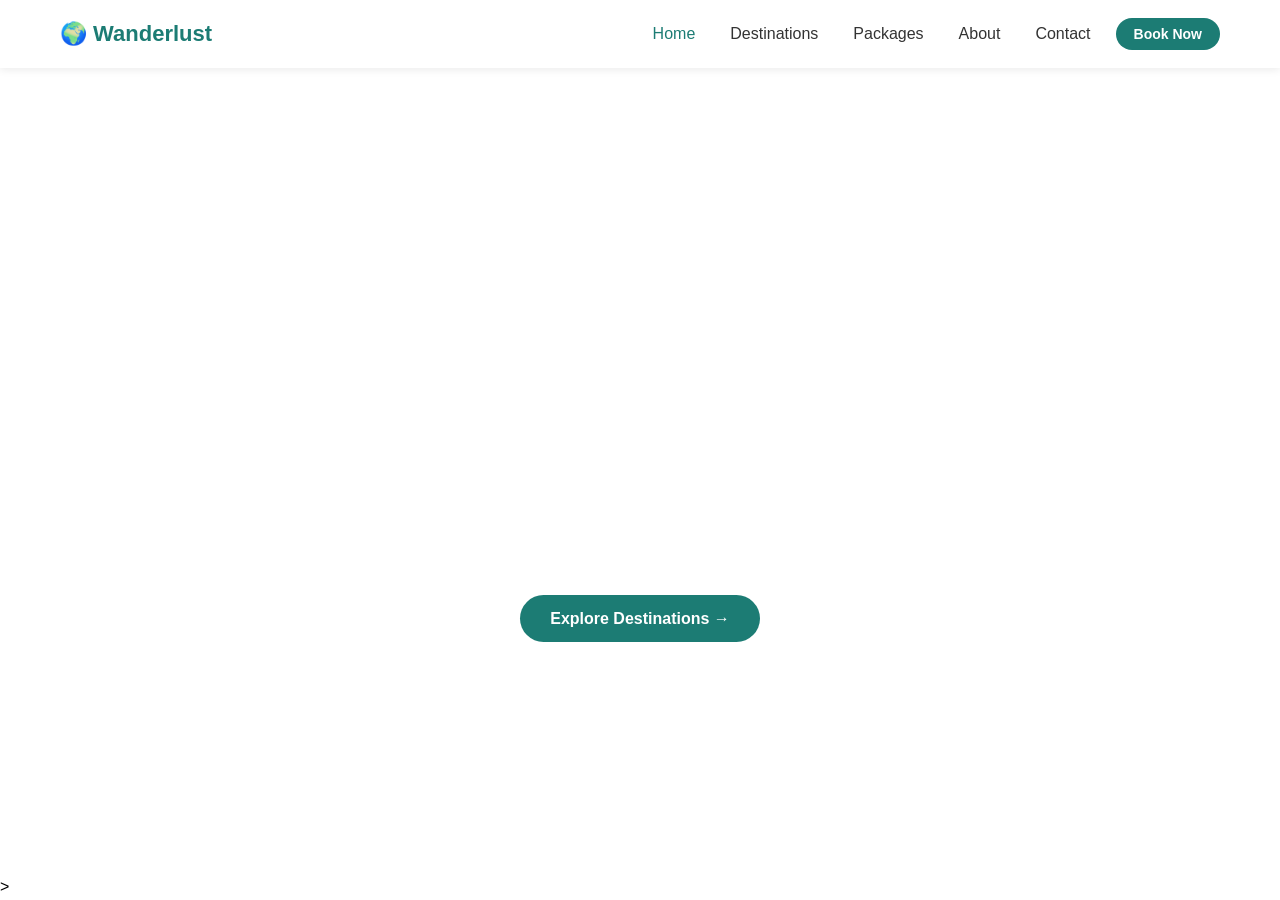
==== Code/index.html @ 8f044e47 "Initial project upload" ====
<!DOCTYPE html>
<html lang="en">

<head>
<meta charset="UTF-8">
<meta name="viewport" content="width=device-width, initial-scale=1.0">

<title>Wanderlust Travel</title>

<link rel="stylesheet" href="style.css">

</head>

<body>

<!-- NAVBAR -->

<header>

<nav class="navbar">

<div class="logo">
🌍 Wanderlust
</div>

<ul class="nav-links">

<li><a href="#" class="active">Home</a></li>
<li><a href="#">Destinations</a></li>
<li><a href="#">Packages</a></li>
<li><a href="#">About</a></li>
<li><a href="#">Contact</a></li>

</ul>

<button class="book-btn">Book Now</button>

</nav>

</header>


<!-- HERO SECTION -->

<section class="hero">

<div class="hero-content">

<p class="tagline">YOUR JOURNEY STARTS HERE</p>

<h1>Explore the World<br>With Us</h1>

<p class="description">
Discover breathtaking destinations, curated travel packages,
and unforgettable experiences crafted just for you.
</p>

<a href="#" class="explore-btn">
Explore Destinations →
</a>

</div>

</section>

</body>

</html>>
---- Code/style.css ----
*{
margin:0;
padding:0;
box-sizing:border-box;
font-family:Arial, Helvetica, sans-serif;
}

/* NAVBAR */

.navbar{
display:flex;
align-items:center;
justify-content:space-between;
padding:18px 60px;
background:white;
box-shadow:0 2px 8px rgba(0,0,0,0.08);
}

/* LOGO */

.logo{
font-size:22px;
font-weight:bold;
color:#1c7c74;
}

/* MENU */

.nav-links{
list-style:none;
display:flex;
gap:35px;
margin-left:auto;
margin-right:25px;
}

.nav-links a{
text-decoration:none;
color:#333;
font-size:16px;
font-weight:500;
transition:0.3s;
}

.nav-links a:hover{
color:#1c7c74;
}

.nav-links a.active{
color:#1c7c74;
}

/* BOOK NOW BUTTON */

.book-btn{
background:#1c7c74;
color:white;
border:none;
padding:8px 18px;
border-radius:25px;
cursor:pointer;
font-size:14px;
font-weight:600;
}

/* HERO SECTION */

.hero{
height:90vh;
background-image:url("https://images.unsplash.com/photo-1507525428034-b723cf961d3e");
background-size:cover;
background-position:center;
display:flex;
justify-content:center;
align-items:center;
text-align:center;
color:white;
}

/* HERO CONTENT */

.hero-content{
max-width:700px;
}

.tagline{
background:rgba(255,255,255,0.2);
padding:6px 16px;
border-radius:20px;
display:inline-block;
font-size:12px;
margin-bottom:20px;
}

.hero h1{
font-size:60px;
margin-bottom:20px;
}

.description{
font-size:18px;
margin-bottom:30px;
line-height:1.6;
}

/* EXPLORE BUTTON */

.explore-btn{
background:#1c7c74;
padding:15px 30px;
border-radius:30px;
text-decoration:none;
color:white;
font-weight:bold;
transition:0.3s;
}

.explore-btn:hover{
background:#155e57;
}
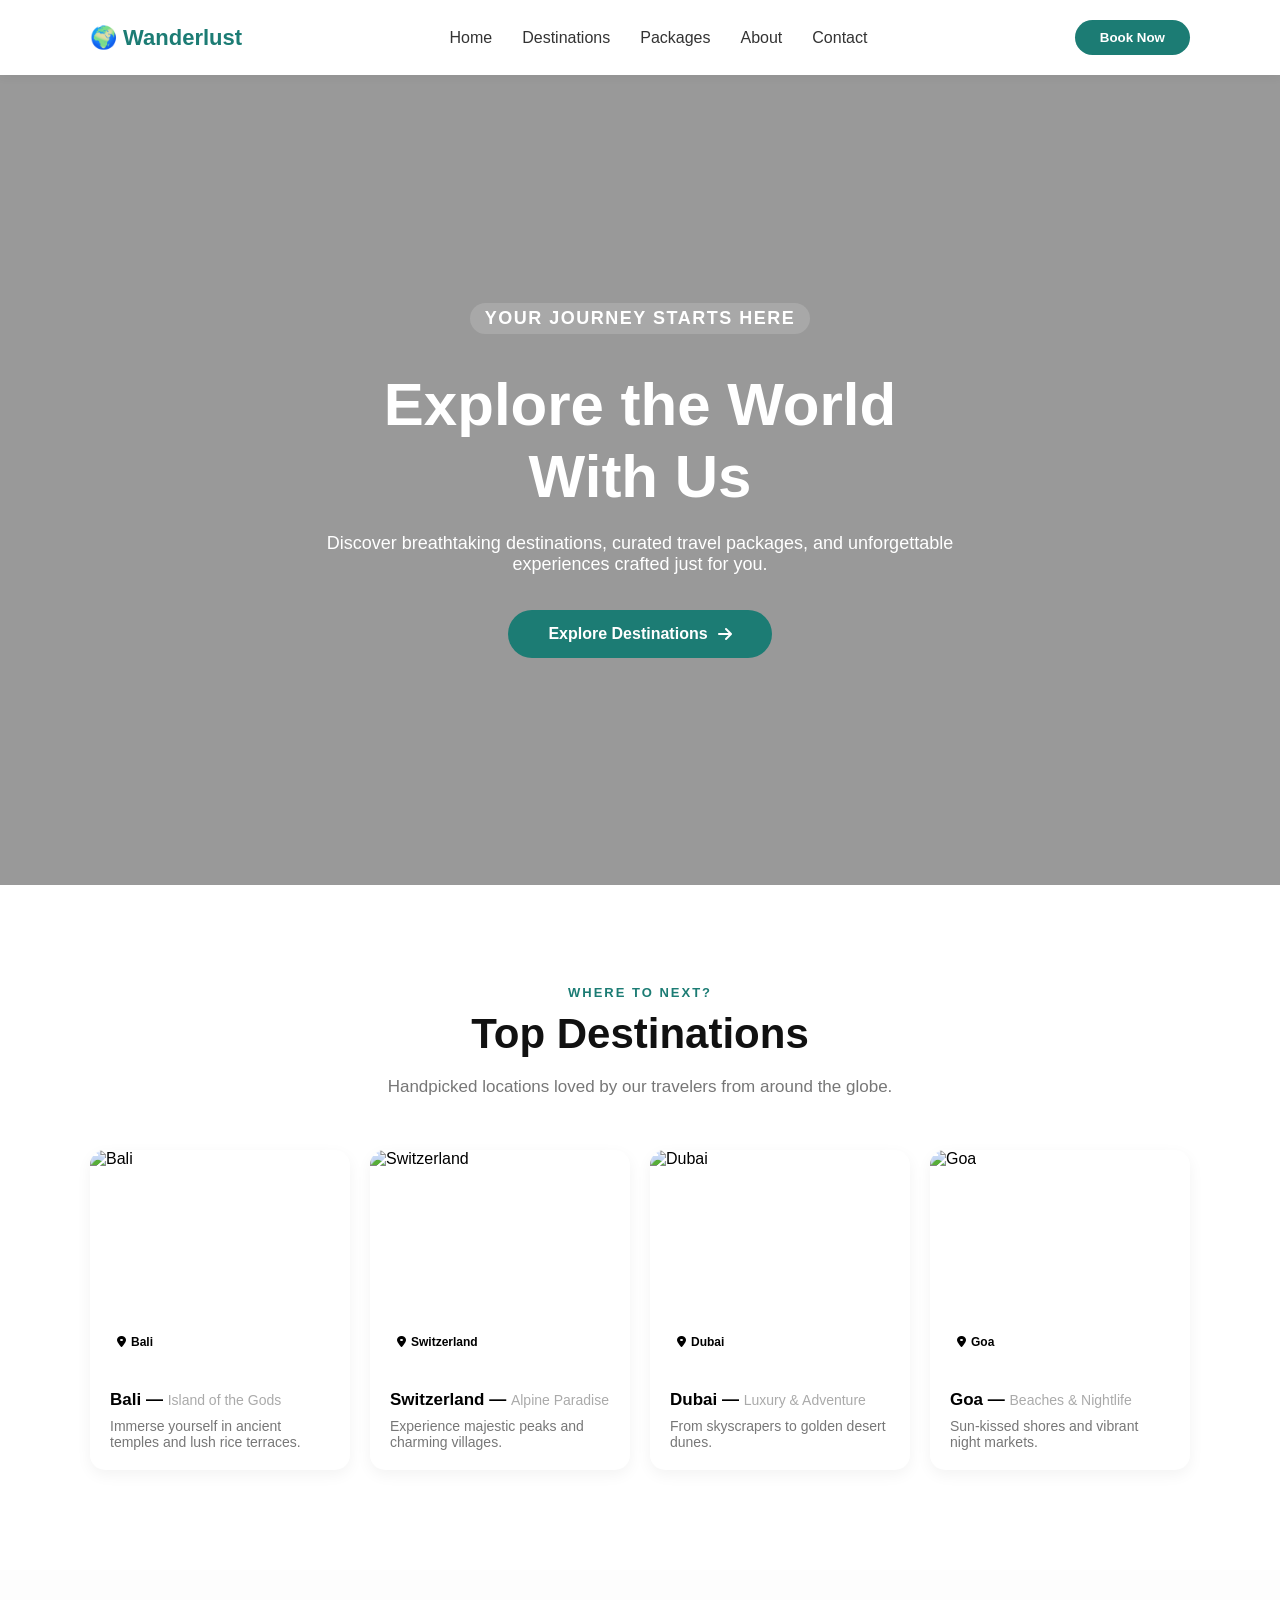
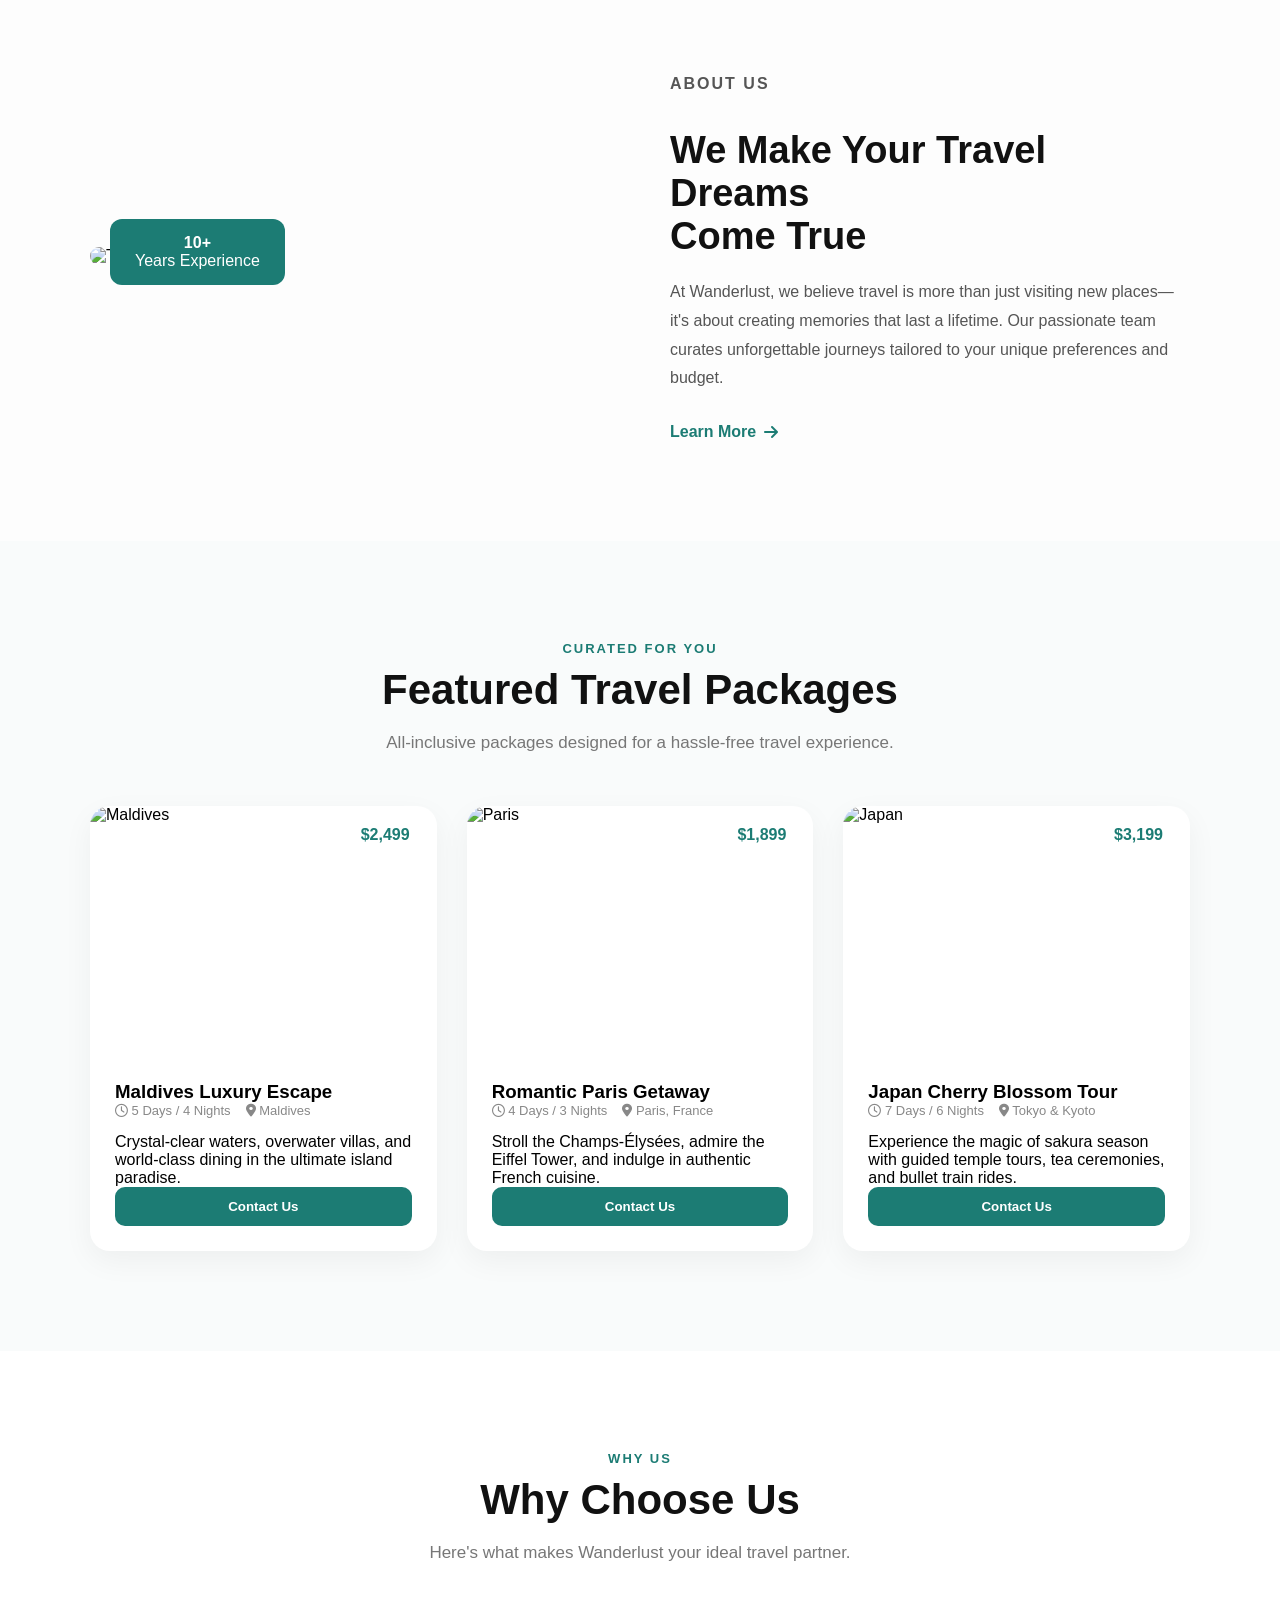
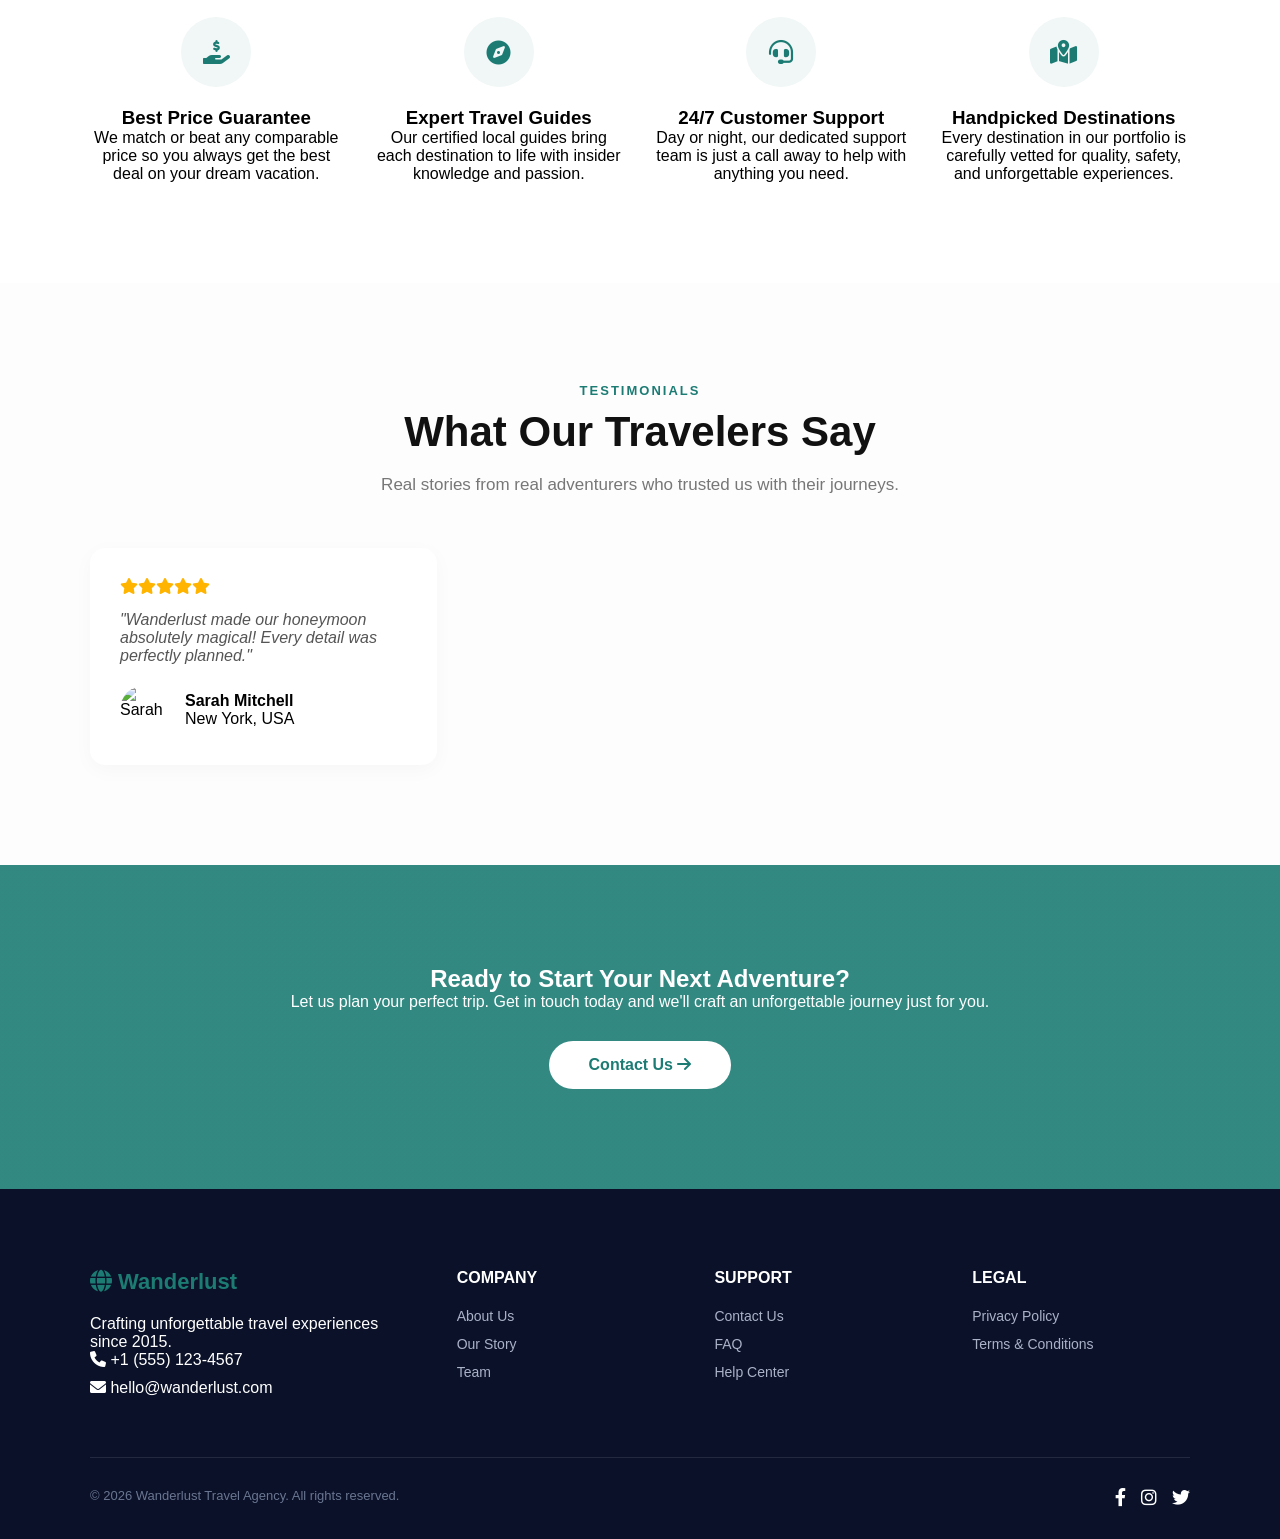
==== commit 31512d50: "Updated project code" ====
--- a/Code/index.html
+++ b/Code/index.html
@@ -1,68 +1,281 @@
 <!DOCTYPE html>
 <html lang="en">
-
 <head>
-<meta charset="UTF-8">
-<meta name="viewport" content="width=device-width, initial-scale=1.0">
-
-<title>Wanderlust Travel</title>
-
-<link rel="stylesheet" href="style.css">
-
+    <meta charset="UTF-8">
+    <meta name="viewport" content="width=device-width, initial-scale=1.0">
+    <title>Wanderlust Travel</title>
+    <link rel="stylesheet" href="https://cdnjs.cloudflare.com/ajax/libs/font-awesome/6.0.0/css/all.min.css">
+    <link rel="stylesheet" href="style.css">
 </head>
-
 <body>
 
-<!-- NAVBAR -->
-
-<header>
-
-<nav class="navbar">
-
-<div class="logo">
-🌍 Wanderlust
-</div>
-
-<ul class="nav-links">
-
-<li><a href="#" class="active">Home</a></li>
-<li><a href="#">Destinations</a></li>
-<li><a href="#">Packages</a></li>
-<li><a href="#">About</a></li>
-<li><a href="#">Contact</a></li>
-
-</ul>
-
-<button class="book-btn">Book Now</button>
-
-</nav>
-
-</header>
-
-
-<!-- HERO SECTION -->
-
-<section class="hero">
-
-<div class="hero-content">
-
-<p class="tagline">YOUR JOURNEY STARTS HERE</p>
-
-<h1>Explore the World<br>With Us</h1>
-
-<p class="description">
-Discover breathtaking destinations, curated travel packages,
-and unforgettable experiences crafted just for you.
-</p>
-
-<a href="#" class="explore-btn">
-Explore Destinations →
-</a>
-
-</div>
-
-</section>
+    <nav class="navbar">
+        <div class="container">
+            <div class="logo">🌍 Wanderlust</div>
+            <ul class="nav-links">
+                <li><a href="#">Home</a></li>
+                <li><a href="#">Destinations</a></li>
+                <li><a href="#">Packages</a></li>
+                <li><a href="#">About</a></li>
+                <li><a href="#">Contact</a></li>
+            </ul>
+            <button class="book-btn">Book Now</button>
+        </div>
+    </nav>
+
+    <header class="hero">
+        <div class="container">
+            <p class="tagline">Your journey starts here</p>
+            <h1>Explore the World<br>With Us</h1>
+            <p>Discover breathtaking destinations, curated travel packages, and unforgettable experiences crafted just for you.</p>
+            <a href="#" class="explore-btn">Explore Destinations <i class="fas fa-arrow-right"></i></a>
+        </div>
+    </header>
+
+    <section class="destinations">
+        <div class="container">
+            <div class="section-header">
+                <p class="subtitle">WHERE TO NEXT?</p>
+                <h2>Top Destinations</h2>
+                <p class="desc">Handpicked locations loved by our travelers from around the globe.</p>
+            </div>
+
+            <div class="grid">
+                <div class="card">
+                    <div class="card-img">
+                        <img src="https://images.unsplash.com/photo-1537996194471-e657df975ab4?auto=format&fit=crop&w=500&q=80" alt="Bali">
+                        <div class="badge"><i class="fas fa-map-marker-alt"></i> Bali</div>
+                    </div>
+                    <div class="card-info">
+                        <h3>Bali — <span>Island of the Gods</span></h3>
+                        <p>Immerse yourself in ancient temples and lush rice terraces.</p>
+                    </div>
+                </div>
+                <div class="card">
+                    <div class="card-img">
+                        <img src="https://images.unsplash.com/photo-1527668752968-14dc70a27c95?auto=format&fit=crop&w=500&q=80" alt="Switzerland">
+                        <div class="badge"><i class="fas fa-map-marker-alt"></i> Switzerland</div>
+                    </div>
+                    <div class="card-info">
+                        <h3>Switzerland — <span>Alpine Paradise</span></h3>
+                        <p>Experience majestic peaks and charming villages.</p>
+                    </div>
+                </div>
+                <div class="card">
+                    <div class="card-img">
+                        <img src="https://images.unsplash.com/photo-1512453979798-5ea266f8880c?auto=format&fit=crop&w=500&q=80" alt="Dubai">
+                        <div class="badge"><i class="fas fa-map-marker-alt"></i> Dubai</div>
+                    </div>
+                    <div class="card-info">
+                        <h3>Dubai — <span>Luxury & Adventure</span></h3>
+                        <p>From skyscrapers to golden desert dunes.</p>
+                    </div>
+                </div>
+                <div class="card">
+                    <div class="card-img">
+                        <img src="https://images.unsplash.com/photo-1512343879784-a960bf40e7f2?auto=format&fit=crop&w=500&q=80" alt="Goa">
+                        <div class="badge"><i class="fas fa-map-marker-alt"></i> Goa</div>
+                    </div>
+                    <div class="card-info">
+                        <h3>Goa — <span>Beaches & Nightlife</span></h3>
+                        <p>Sun-kissed shores and vibrant night markets.</p>
+                    </div>
+                </div>
+            </div>
+        </div>
+    </section>
+
+    <section class="about">
+        <div class="container">
+            <div class="about-img">
+                <img src="https://images.unsplash.com/photo-1488646953014-85cb44e25828?auto=format&fit=crop&w=800&q=80" alt="Travel">
+                <div class="exp-box"> 
+                    <h4>10+</h4>
+                    <p>Years Experience</p>
+                </div>
+            </div>
+
+            <div class="about-text">
+                <p class="section-tag">ABOUT US</p>
+                <h2>We Make Your Travel Dreams <br> Come True</h2>
+                <p>At Wanderlust, we believe travel is more than just visiting new places—it's about creating memories that last a lifetime. Our passionate team curates unforgettable journeys tailored to your unique preferences and budget.</p>
+                <a href="#" class="learn-more">Learn More <i class="fas fa-arrow-right"></i></a>
+            </div>
+        </div>
+    </section>
+
+    <section class="packages">
+        <div class="container">
+            <div class="section-header">
+                <p class="subtitle">CURATED FOR YOU</p>
+                <h2>Featured Travel Packages</h2>
+                <p class="desc">All-inclusive packages designed for a hassle-free travel experience.</p>
+            </div>
+
+            <div class="package-grid">
+                <div class="package-card">
+                    <div class="package-img">
+                        <img src="https://images.unsplash.com/photo-1514282401047-d79a71a590e8?auto=format&fit=crop&w=600&q=80" alt="Maldives">
+                        <div class="price-badge">$2,499</div>
+                    </div>
+                    <div class="package-info">
+                        <h3>Maldives Luxury Escape</h3>
+                        <div class="meta">
+                            <span><i class="far fa-clock"></i> 5 Days / 4 Nights</span>
+                            <span><i class="fas fa-map-marker-alt"></i> Maldives</span>
+                        </div>
+                        <p>Crystal-clear waters, overwater villas, and world-class dining in the ultimate island paradise.</p>
+                        <button class="contact-btn">Contact Us</button>
+                    </div>
+                </div>
+
+                <div class="package-card">
+                    <div class="package-img">
+                        <img src="https://images.unsplash.com/photo-1502602898657-3e91760cbb34?auto=format&fit=crop&w=600&q=80" alt="Paris">
+                        <div class="price-badge">$1,899</div>
+                    </div>
+                    <div class="package-info">
+                        <h3>Romantic Paris Getaway</h3>
+                        <div class="meta">
+                            <span><i class="far fa-clock"></i> 4 Days / 3 Nights</span>
+                            <span><i class="fas fa-map-marker-alt"></i> Paris, France</span>
+                        </div>
+                        <p>Stroll the Champs-Élysées, admire the Eiffel Tower, and indulge in authentic French cuisine.</p>
+                        <button class="contact-btn">Contact Us</button>
+                    </div>
+                </div>
+
+                <div class="package-card">
+                    <div class="package-img">
+                        <img src="https://images.unsplash.com/photo-1493976040374-85c8e12f0c0e?auto=format&fit=crop&w=600&q=80" alt="Japan">
+                        <div class="price-badge">$3,199</div>
+                    </div>
+                    <div class="package-info">
+                        <h3>Japan Cherry Blossom Tour</h3>
+                        <div class="meta">
+                            <span><i class="far fa-clock"></i> 7 Days / 6 Nights</span>
+                            <span><i class="fas fa-map-marker-alt"></i> Tokyo & Kyoto</span>
+                        </div>
+                        <p>Experience the magic of sakura season with guided temple tours, tea ceremonies, and bullet train rides.</p>
+                        <button class="contact-btn">Contact Us</button>
+                    </div>
+                </div>
+            </div>
+        </div>
+    </section>
+
+    <section class="why-us">
+        <div class="container">
+            <div class="section-header">
+                <p class="subtitle">WHY US</p>
+                <h2>Why Choose Us</h2>
+                <p class="desc">Here's what makes Wanderlust your ideal travel partner.</p>
+            </div>
+
+            <div class="features-grid">
+                <div class="feature-item">
+                    <div class="icon-box"><i class="fas fa-hand-holding-usd"></i></div>
+                    <h3>Best Price Guarantee</h3>
+                    <p>We match or beat any comparable price so you always get the best deal on your dream vacation.</p>
+                </div>
+                <div class="feature-item">
+                    <div class="icon-box"><i class="fas fa-compass"></i></div>
+                    <h3>Expert Travel Guides</h3>
+                    <p>Our certified local guides bring each destination to life with insider knowledge and passion.</p>
+                </div>
+                <div class="feature-item">
+                    <div class="icon-box"><i class="fas fa-headset"></i></div>
+                    <h3>24/7 Customer Support</h3>
+                    <p>Day or night, our dedicated support team is just a call away to help with anything you need.</p>
+                </div>
+                <div class="feature-item">
+                    <div class="icon-box"><i class="fas fa-map-marked-alt"></i></div>
+                    <h3>Handpicked Destinations</h3>
+                    <p>Every destination in our portfolio is carefully vetted for quality, safety, and unforgettable experiences.</p>
+                </div>
+            </div>
+        </div>
+    </section>
+
+    <section class="testimonials">
+        <div class="container">
+            <div class="section-header">
+                <p class="subtitle">TESTIMONIALS</p>
+                <h2>What Our Travelers Say</h2>
+                <p class="desc">Real stories from real adventurers who trusted us with their journeys.</p>
+            </div>
+
+            <div class="testimonials-grid">
+                <div class="testimonial-card">
+                    <div class="stars">
+                        <i class="fas fa-star"></i><i class="fas fa-star"></i><i class="fas fa-star"></i><i class="fas fa-star"></i><i class="fas fa-star"></i>
+                    </div>
+                    <p class="quote">"Wanderlust made our honeymoon absolutely magical! Every detail was perfectly planned."</p>
+                    <div class="user-info">
+                        <img src="https://images.unsplash.com/photo-1494790108377-be9c29b29330?auto=format&fit=crop&w=100&q=80" alt="Sarah">
+                        <div class="user-details">
+                            <h4>Sarah Mitchell</h4>
+                            <span>New York, USA</span>
+                        </div>
+                    </div>
+                </div>
+                </div>
+        </div>
+    </section>
+
+    <section class="cta-section">
+        <div class="container">
+            <h2>Ready to Start Your Next Adventure?</h2>
+            <p>Let us plan your perfect trip. Get in touch today and we'll craft an unforgettable journey just for you.</p>
+            <a href="#" class="cta-btn">Contact Us <i class="fas fa-arrow-right"></i></a>
+        </div>
+    </section>
+
+    <footer class="main-footer">
+        <div class="container">
+            <div class="footer-grid">
+                <div class="footer-col">
+                    <div class="footer-logo"><i class="fas fa-globe"></i> Wanderlust</div>
+                    <p class="footer-about">Crafting unforgettable travel experiences since 2015.</p>
+                    <ul class="contact-info">
+                        <li><i class="fas fa-phone"></i> +1 (555) 123-4567</li>
+                        <li><i class="fas fa-envelope"></i> hello@wanderlust.com</li>
+                    </ul>
+                </div>
+                <div class="footer-col">
+                    <h4>COMPANY</h4>
+                    <ul>
+                        <li><a href="#">About Us</a></li>
+                        <li><a href="#">Our Story</a></li>
+                        <li><a href="#">Team</a></li>
+                    </ul>
+                </div>
+                <div class="footer-col">
+                    <h4>SUPPORT</h4>
+                    <ul>
+                        <li><a href="#">Contact Us</a></li>
+                        <li><a href="#">FAQ</a></li>
+                        <li><a href="#">Help Center</a></li>
+                    </ul>
+                </div>
+                <div class="footer-col">
+                    <h4>LEGAL</h4>
+                    <ul>
+                        <li><a href="#">Privacy Policy</a></li>
+                        <li><a href="#">Terms & Conditions</a></li>
+                    </ul>
+                </div>
+            </div>
+            <div class="footer-bottom">
+                <p>© 2026 Wanderlust Travel Agency. All rights reserved.</p>
+                <div class="social-links">
+                    <a href="#"><i class="fab fa-facebook-f"></i></a>
+                    <a href="#"><i class="fab fa-instagram"></i></a>
+                    <a href="#"><i class="fab fa-twitter"></i></a>
+                </div>
+            </div>
+        </div>
+    </footer>
 
 </body>
-
-</html>>+</html>
--- a/Code/style.css
+++ b/Code/style.css
@@ -1,120 +1,226 @@
-*{
-margin:0;
-padding:0;
-box-sizing:border-box;
-font-family:Arial, Helvetica, sans-serif;
+/* GENERAL RESET */
+* { 
+    margin: 0; 
+    padding: 0; 
+    box-sizing: border-box; 
+    font-family: 'Segoe UI', Tahoma, Geneva, Verdana, sans-serif; 
+}
+
+body {
+    overflow-x: hidden;
+}
+
+.container { 
+    max-width: 1100px; 
+    margin: 0 auto; 
+    width: 90%; 
 }
 
 /* NAVBAR */
-
-.navbar{
-display:flex;
-align-items:center;
-justify-content:space-between;
-padding:18px 60px;
-background:white;
-box-shadow:0 2px 8px rgba(0,0,0,0.08);
-}
-
-/* LOGO */
-
-.logo{
-font-size:22px;
-font-weight:bold;
-color:#1c7c74;
-}
-
-/* MENU */
-
-.nav-links{
-list-style:none;
-display:flex;
-gap:35px;
-margin-left:auto;
-margin-right:25px;
-}
-
-.nav-links a{
-text-decoration:none;
-color:#333;
-font-size:16px;
-font-weight:500;
-transition:0.3s;
-}
-
-.nav-links a:hover{
-color:#1c7c74;
-}
-
-.nav-links a.active{
-color:#1c7c74;
-}
-
-/* BOOK NOW BUTTON */
-
-.book-btn{
-background:#1c7c74;
-color:white;
-border:none;
-padding:8px 18px;
-border-radius:25px;
-cursor:pointer;
-font-size:14px;
-font-weight:600;
+.navbar { 
+    background: white; 
+    padding: 20px 0; 
+    box-shadow: 0 2px 10px rgba(0,0,0,0.05); 
+    position: sticky; 
+    top: 0; 
+    z-index: 1000; 
+}
+
+.navbar .container { 
+    display: flex; 
+    justify-content: space-between; 
+    align-items: center; 
+}
+
+.logo { 
+    font-size: 22px; 
+    font-weight: bold; 
+    color: #1c7c74; 
+    display: flex; 
+    align-items: center; 
+    gap: 10px; 
+}
+
+.nav-links { 
+    display: flex; 
+    list-style: none; 
+    gap: 30px; 
+}
+
+.nav-links a { 
+    text-decoration: none; 
+    color: #333; 
+    font-weight: 500; 
+    transition: 0.3s;
+}
+
+.nav-links a:hover {
+    color: #1c7c74;
+}
+
+.book-btn { 
+    background: #1c7c74; 
+    color: white; 
+    border: none; 
+    padding: 10px 25px; 
+    border-radius: 25px; 
+    cursor: pointer; 
+    font-weight: bold; 
 }
 
 /* HERO SECTION */
-
-.hero{
-height:90vh;
-background-image:url("https://images.unsplash.com/photo-1507525428034-b723cf961d3e");
-background-size:cover;
-background-position:center;
-display:flex;
-justify-content:center;
-align-items:center;
-text-align:center;
-color:white;
-}
-
-/* HERO CONTENT */
-
-.hero-content{
-max-width:700px;
-}
-
-.tagline{
-background:rgba(255,255,255,0.2);
-padding:6px 16px;
-border-radius:20px;
-display:inline-block;
-font-size:12px;
-margin-bottom:20px;
-}
-
-.hero h1{
-font-size:60px;
-margin-bottom:20px;
-}
-
-.description{
-font-size:18px;
-margin-bottom:30px;
-line-height:1.6;
-}
-
-/* EXPLORE BUTTON */
-
-.explore-btn{
-background:#1c7c74;
-padding:15px 30px;
-border-radius:30px;
-text-decoration:none;
-color:white;
-font-weight:bold;
-transition:0.3s;
-}
-
-.explore-btn:hover{
-background:#155e57;
+.hero {
+    height: 90vh; 
+    background: linear-gradient(rgba(0,0,0,0.4), rgba(0,0,0,0.4)), url("https://images.unsplash.com/photo-1507525428034-b723cf961d3e?auto=format&fit=crop&w=1600&q=80");
+    background-size: cover; 
+    background-position: center;
+    display: flex; 
+    justify-content: center; 
+    align-items: center;
+    text-align: center; 
+    color: white;
+}
+
+.tagline { 
+    background: rgba(255, 255, 255, 0.15); 
+    padding: 5px 15px; 
+    border-radius: 20px; 
+    font-size: 11px; 
+    text-transform: uppercase; 
+    letter-spacing: 1.5px; 
+    display: inline-block; 
+    margin-bottom: 20px; 
+    font-weight: 600; 
+}
+
+.hero h1 { font-size: 60px; margin-bottom: 20px; line-height: 1.2; }
+.hero p { font-size: 18px; margin-bottom: 35px; max-width: 700px; margin: 0 auto 35px; }
+
+.explore-btn { 
+    background: #1c7c74; 
+    color: white; 
+    padding: 15px 40px; 
+    border-radius: 30px; 
+    text-decoration: none; 
+    font-weight: bold; 
+    display: inline-flex; 
+    align-items: center; 
+    gap: 10px; 
+}
+
+/* SHARED SECTION HEADER */
+.section-header { 
+    text-align: center;
+    margin-bottom: 50px; 
+}
+
+.section-header .subtitle { 
+    color: #1c7c74; 
+    font-size: 13px; 
+    font-weight: 700; 
+    letter-spacing: 2px; 
+    text-transform: uppercase; 
+    margin-bottom: 10px; 
+}
+
+.section-header h2 { font-size: 42px; color: #111; font-weight: 800; margin-bottom: 15px; }
+.section-header .desc { font-size: 17px; color: #777; max-width: 600px; margin: 0 auto; line-height: 1.6; }
+
+/* DESTINATIONS GRID */
+.destinations { padding: 100px 0; background: white; }
+.grid { display: grid; grid-template-columns: repeat(4, 1fr); gap: 20px; }
+
+.card { border-radius: 15px; overflow: hidden; box-shadow: 0 5px 15px rgba(0,0,0,0.05); background: white; }
+.card-img { height: 220px; position: relative; overflow: hidden; }
+.card-img img { width: 100%; height: 100%; object-fit: cover; transition: 0.6s; }
+.card:hover .card-img img { transform: scale(1.1); }
+
+.badge { 
+    position: absolute; bottom: 15px; left: 15px; 
+    background: rgba(255, 255, 255, 0.9); 
+    padding: 6px 12px; border-radius: 8px; font-size: 12px; 
+    font-weight: bold; display: flex; align-items: center; gap: 5px; 
+}
+
+.card-info { padding: 20px; }
+.card-info h3 { font-size: 17px; margin-bottom: 8px; }
+.card-info span { color: #aaa; font-weight: normal; font-size: 14px; }
+.card-info p { font-size: 14px; color: #777; }
+
+/* ABOUT SECTION */
+.about { padding: 100px 0; background: #fdfdfd; }
+.about .container { display: flex; align-items: center; gap: 60px; }
+.about-img { flex: 1; position: relative; }
+.about-img img { width: 100%; border-radius: 20px; }
+
+.exp-box {
+    position: absolute; bottom: -20px; left: 20px;
+    background: #1c7c74; color: white; padding: 15px 25px;
+    border-radius: 12px; text-align: center;
+}
+
+.about-text { flex: 1; }
+.section-tag { color: #1c7c74; font-weight: bold; letter-spacing: 2px; font-size: 12px; margin-bottom: 10px; }
+.about-text h2 { font-size: 38px; margin-bottom: 20px; color: #111; }
+.about-text p { font-size: 16px; color: #555; line-height: 1.8; margin-bottom: 30px; }
+.learn-more { color:#1c7c74; font-weight:bold; text-decoration:none; display: flex; align-items: center; gap: 8px; }
+
+/* PACKAGES */
+.packages { padding: 100px 0; background-color: #f9fbfb; }
+.package-grid { display: grid; grid-template-columns: repeat(3, 1fr); gap: 30px; }
+.package-card { background: white; border-radius: 20px; overflow: hidden; box-shadow: 0 10px 30px rgba(0,0,0,0.05); transition: 0.3s; }
+.package-card:hover { transform: translateY(-5px); }
+.package-img { position: relative; height: 250px; }
+.package-img img { width: 100%; height: 100%; object-fit: cover; }
+.price-badge { position: absolute; top: 15px; right: 15px; background: white; color: #1c7c74; padding: 5px 12px; border-radius: 8px; font-weight: bold; }
+
+.package-info { padding: 25px; }
+.package-info .meta { display: flex; gap: 15px; font-size: 13px; color: #888; margin-bottom: 15px; }
+.contact-btn { width: 100%; background: #1c7c74; color: white; border: none; padding: 12px; border-radius: 10px; font-weight: bold; cursor: pointer; }
+
+/* WHY US */
+.why-us { padding: 100px 0; background: white; }
+.features-grid { display: grid; grid-template-columns: repeat(4, 1fr); gap: 30px; text-align: center; }
+.icon-box { width: 70px; height: 70px; background: #f0f7f6; color: #1c7c74; border-radius: 50%; display: flex; align-items: center; justify-content: center; margin: 0 auto 20px; font-size: 24px; }
+
+/* TESTIMONIALS */
+.testimonials { padding: 100px 0; background: #fdfdfd; }
+.testimonials-grid { display: grid; grid-template-columns: repeat(3, 1fr); gap: 30px; }
+.testimonial-card { background: white; padding: 30px; border-radius: 15px; box-shadow: 0 5px 20px rgba(0,0,0,0.03); }
+.stars { color: #ffb400; margin-bottom: 15px; }
+.quote { font-style: italic; color: #555; margin-bottom: 20px; }
+.user-info { display: flex; align-items: center; gap: 15px; }
+.user-info img { width: 50px; height: 50px; border-radius: 50%; object-fit: cover; }
+
+/* CTA SECTION */
+.cta-section { 
+    padding: 100px 0; text-align: center; color: white;
+    background: linear-gradient(rgba(28, 124, 116, 0.9), rgba(28, 124, 116, 0.9)), 
+                url('https://images.unsplash.com/photo-1464822759023-fed622ff2c3b?auto=format&fit=crop&w=1600&q=80');
+    background-size: cover; background-position: center;
+}
+.cta-btn { background: white; color: #1c7c74; padding: 15px 40px; border-radius: 30px; text-decoration: none; font-weight: bold; display: inline-block; margin-top: 30px; }
+
+/* FOOTER */
+.main-footer { background: #0a1128; color: white; padding: 80px 0 30px; }
+.footer-grid { display: grid; grid-template-columns: 1.5fr 1fr 1fr 1fr; gap: 40px; border-bottom: 1px solid rgba(255,255,255,0.1); padding-bottom: 50px; }
+.footer-logo { font-size: 22px; font-weight: bold; color: #1c7c74; margin-bottom: 20px; }
+.footer-col h4 { margin-bottom: 20px; font-size: 16px; }
+.footer-col ul { list-style: none; }
+.footer-col ul li { margin-bottom: 10px; }
+.footer-col a { color: #aab2c8; text-decoration: none; font-size: 14px; }
+.footer-bottom { display: flex; justify-content: space-between; padding-top: 30px; color: #6a7691; font-size: 13px; }
+.social-links { display: flex; gap: 15px; }
+.social-links a { color: white; font-size: 18px; }
+
+/* RESPONSIVE */
+@media (max-width: 992px) {
+    .grid, .package-grid, .features-grid, .testimonials-grid { grid-template-columns: repeat(2, 1fr); }
+    .about .container { flex-direction: column; text-align: center; }
+    .footer-grid { grid-template-columns: repeat(2, 1fr); }
+}
+
+@media (max-width: 600px) {
+    .grid, .package-grid, .features-grid, .testimonials-grid, .footer-grid { grid-template-columns: 1fr; }
+    .hero h1 { font-size: 40px; }
 }
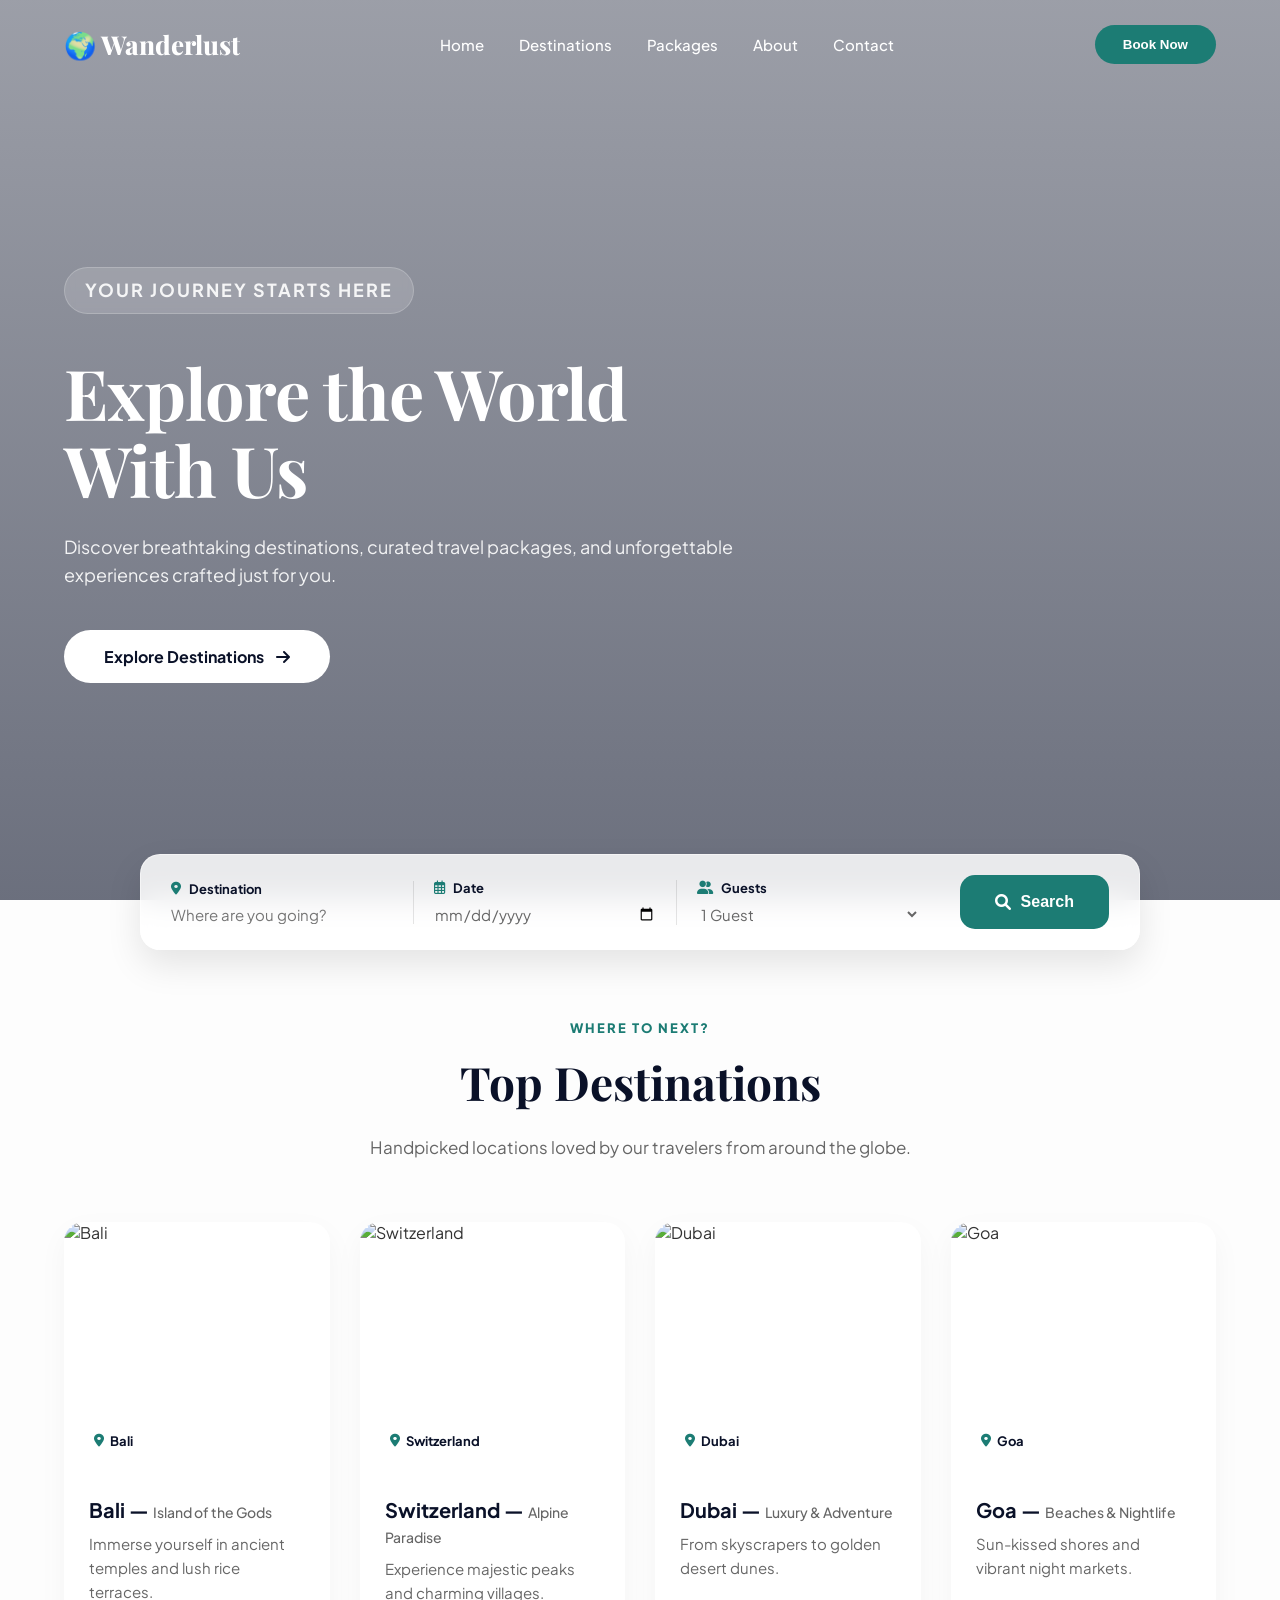
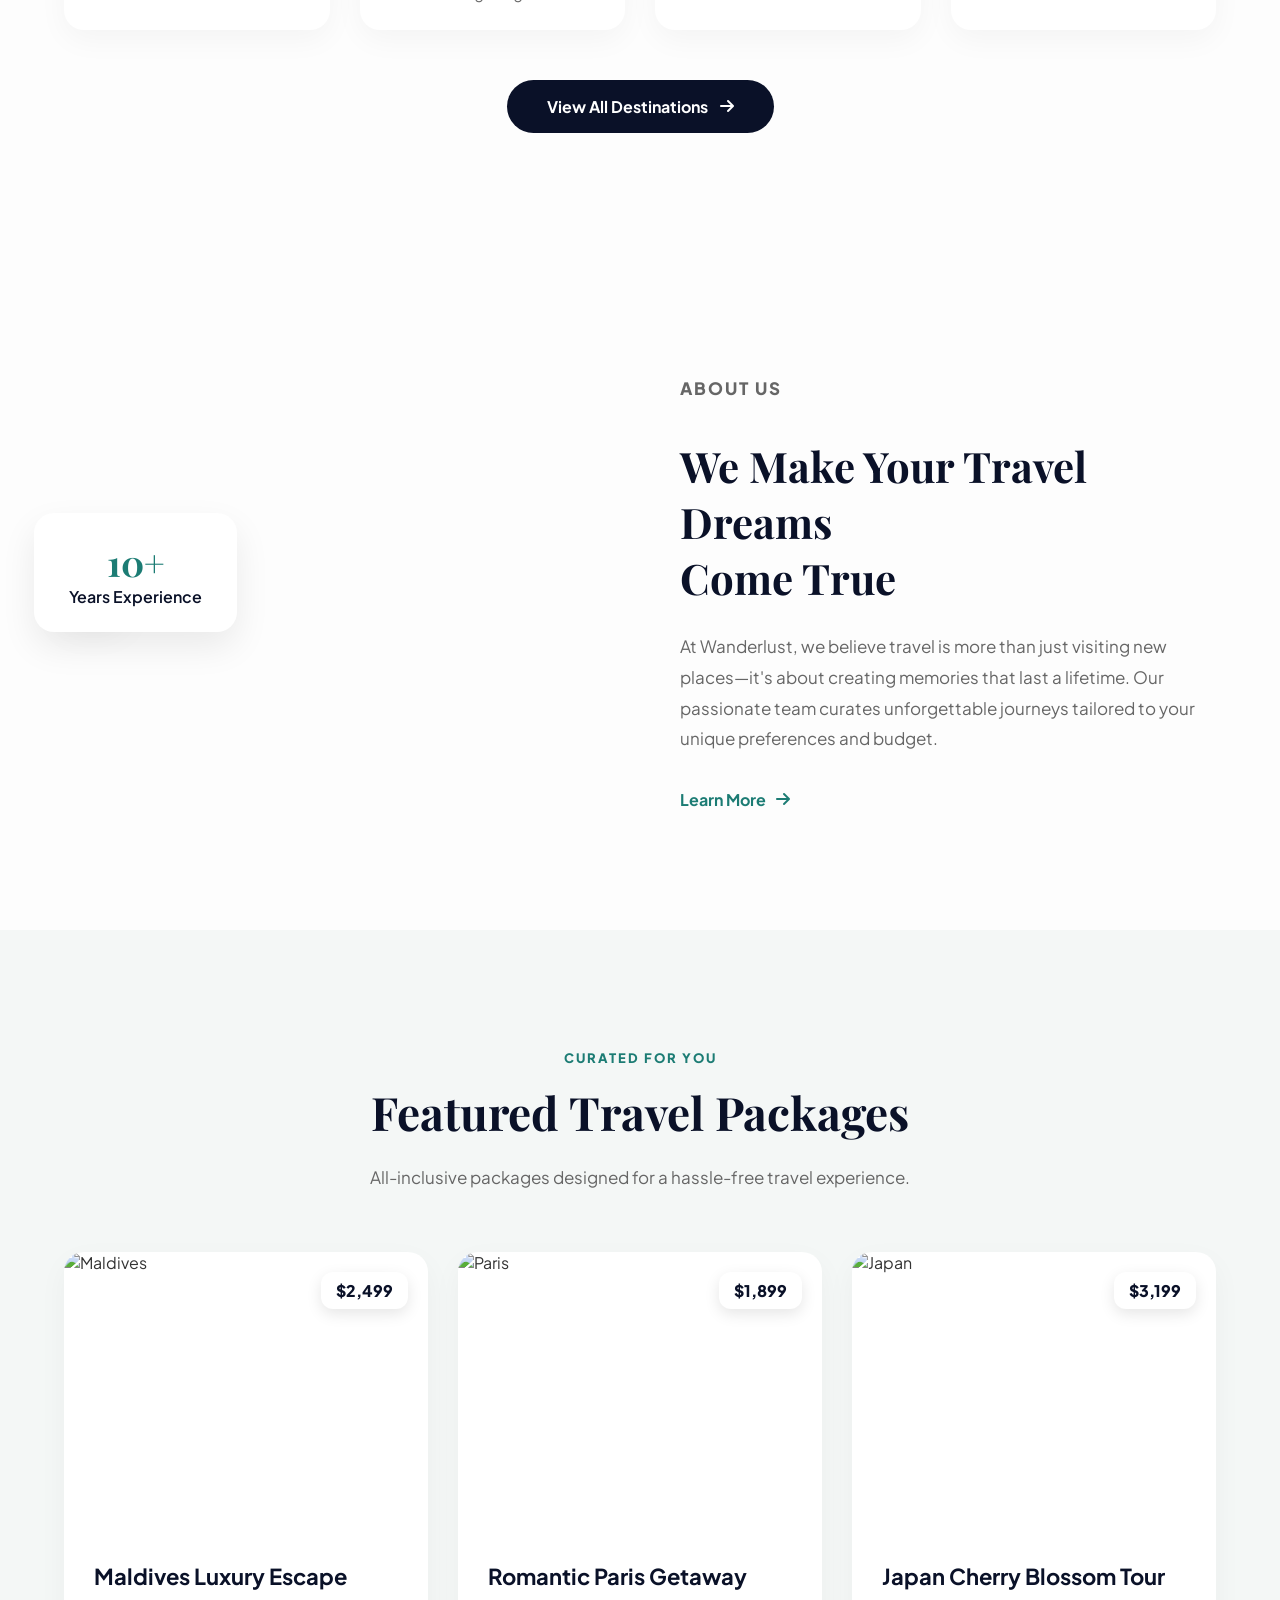
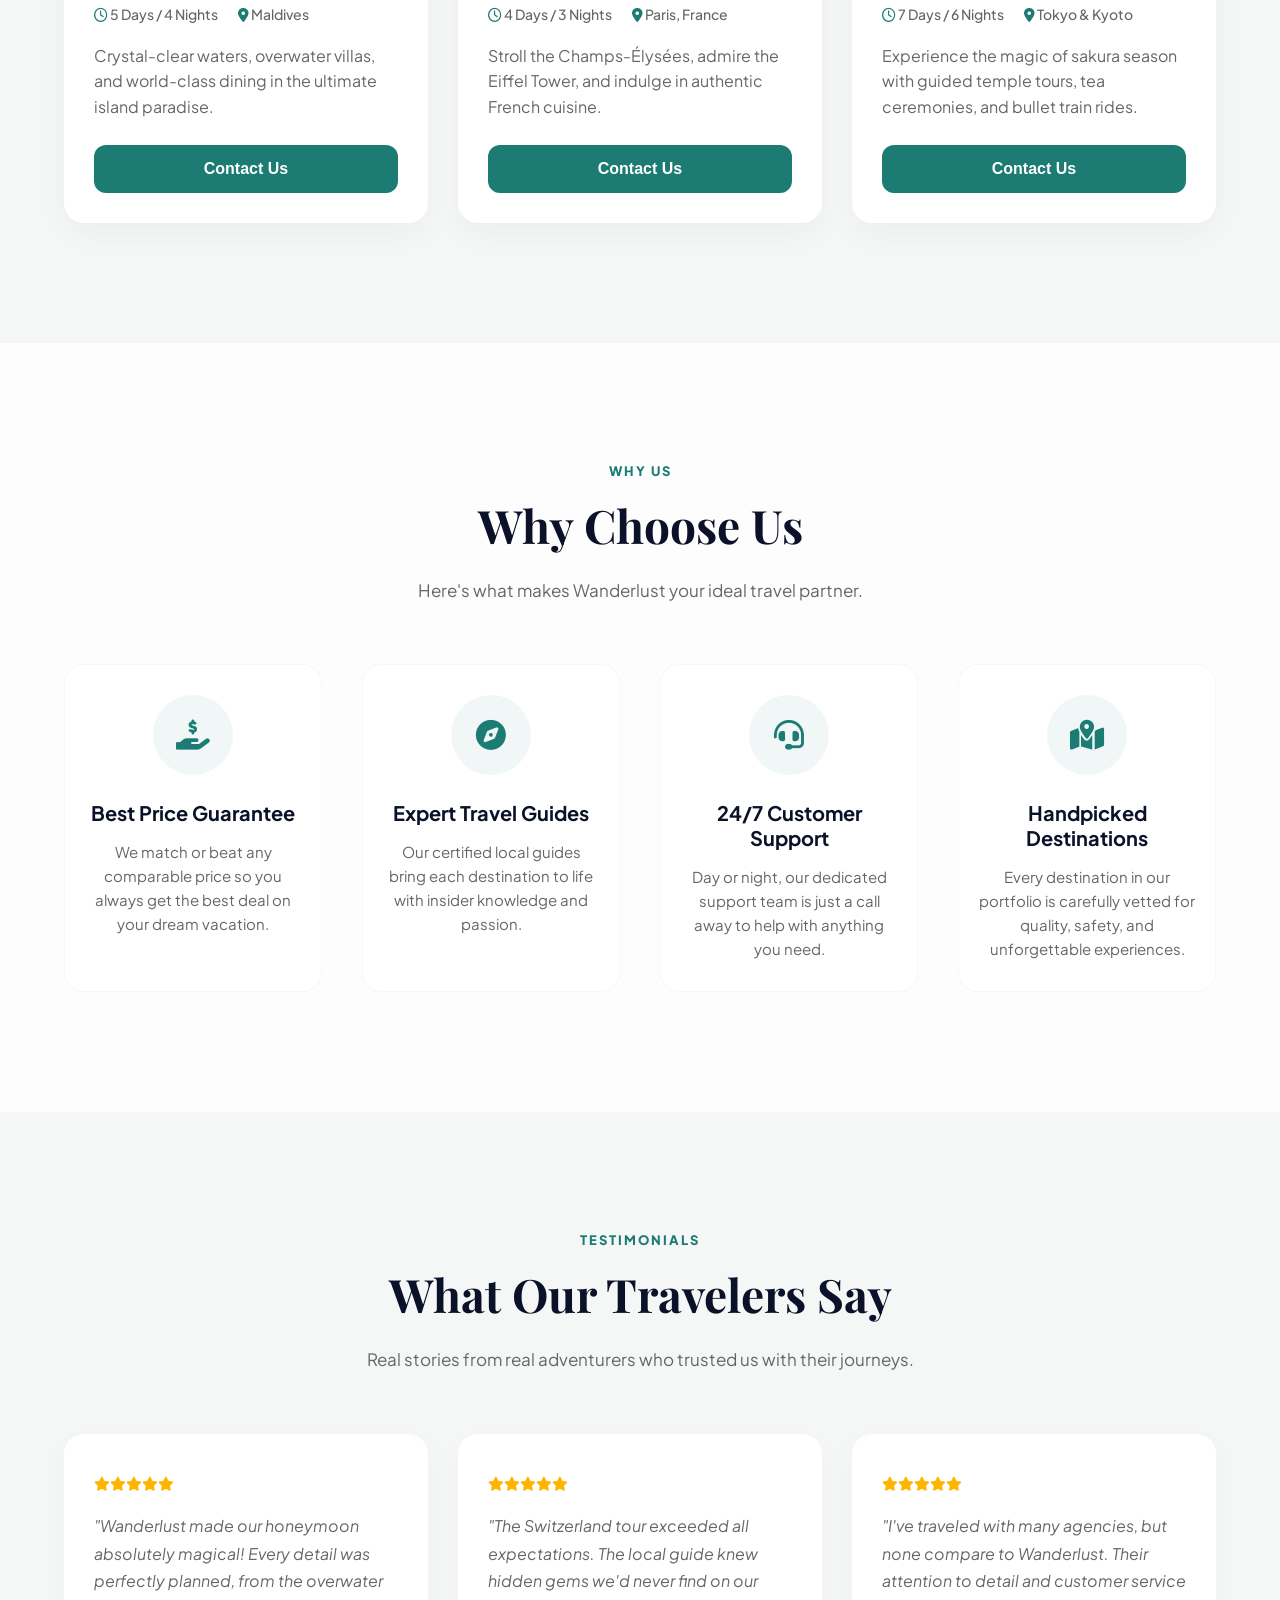
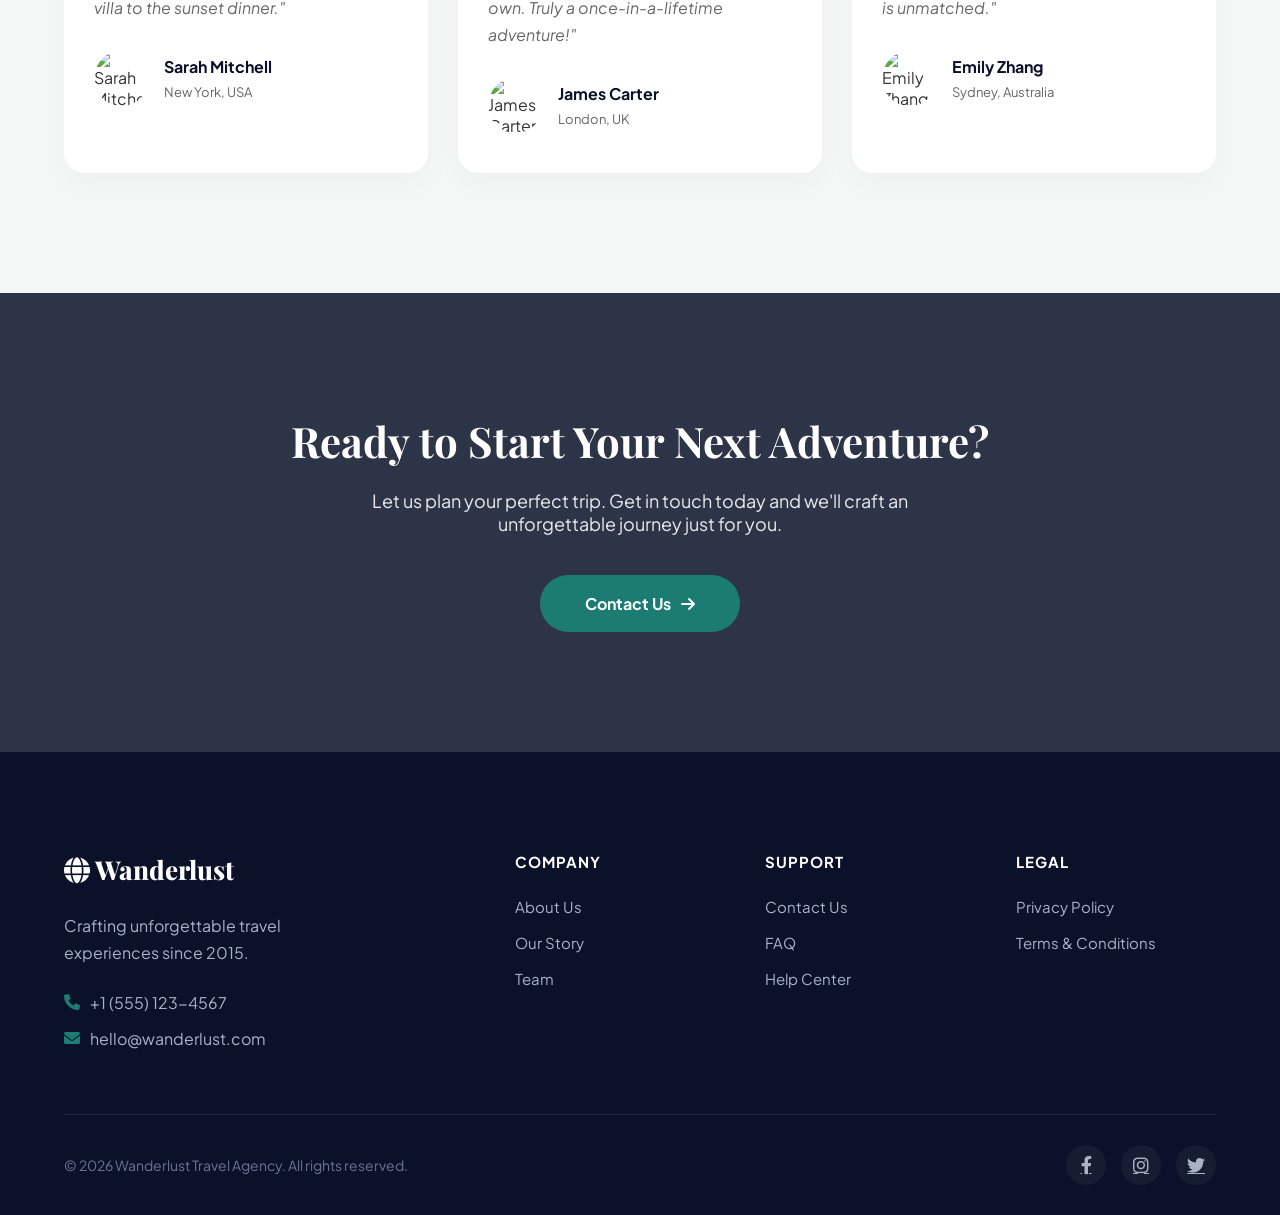
==== commit 9f0c7448: "Added code 3-atharva folder with updated project" ====
--- a/Code/index.html
+++ b/Code/index.html
@@ -3,78 +3,118 @@
 <head>
     <meta charset="UTF-8">
     <meta name="viewport" content="width=device-width, initial-scale=1.0">
-    <title>Wanderlust Travel</title>
+    <title>Wanderlust Travel | Premium Experiences</title>
     <link rel="stylesheet" href="https://cdnjs.cloudflare.com/ajax/libs/font-awesome/6.0.0/css/all.min.css">
     <link rel="stylesheet" href="style.css">
 </head>
 <body>
 
-    <nav class="navbar">
+    <nav class="navbar" id="navbar">
         <div class="container">
             <div class="logo">🌍 Wanderlust</div>
             <ul class="nav-links">
-                <li><a href="#">Home</a></li>
-                <li><a href="#">Destinations</a></li>
-                <li><a href="#">Packages</a></li>
-                <li><a href="#">About</a></li>
-                <li><a href="#">Contact</a></li>
+                <li><a href="index.html">Home</a></li>
+                <li><a href="destinations.html">Destinations</a></li>
+                <li><a href="index.html#packages">Packages</a></li>
+                <li><a href="index.html#about">About</a></li>
+                <li><a href="contact.html">Contact</a></li>
             </ul>
-            <button class="book-btn">Book Now</button>
+            <div class="nav-actions">
+                <button class="book-btn">Book Now</button>
+                <button class="menu-toggle" aria-label="Toggle Menu">
+                    <i class="fas fa-bars"></i>
+                </button>
+            </div>
         </div>
     </nav>
 
-    <header class="hero">
-        <div class="container">
-            <p class="tagline">Your journey starts here</p>
-            <h1>Explore the World<br>With Us</h1>
-            <p>Discover breathtaking destinations, curated travel packages, and unforgettable experiences crafted just for you.</p>
-            <a href="#" class="explore-btn">Explore Destinations <i class="fas fa-arrow-right"></i></a>
+    <header class="hero" id="home">
+        <div class="video-wrapper">
+            <video autoplay muted loop playsinline class="hero-video">
+                <source src="https://cdn.pixabay.com/vimeo/32884025/ocean-24216.mp4?width=1280&hash=123" type="video/mp4">
+            </video>
+            <div class="video-overlay"></div>
+        </div>
+
+        <div class="container hero-content">
+            <div class="hero-text-wrapper">
+                <p class="tagline reveal-text">Your journey starts here</p>
+                <h1 class="reveal-text">Explore the World<br>With Us</h1>
+                <p class="reveal-text delay-1">Discover breathtaking destinations, curated travel packages, and unforgettable experiences crafted just for you.</p>
+                <a href="destinations.html" class="explore-btn reveal-text delay-2">Explore Destinations <i class="fas fa-arrow-right"></i></a>
+            </div>
+        </div>
+
+        <div class="booking-widget-container reveal-up delay-3">
+            <form class="glass-booking-bar">
+                <div class="input-group">
+                    <label><i class="fas fa-map-marker-alt"></i> Destination</label>
+                    <input type="text" placeholder="Where are you going?">
+                </div>
+                <div class="input-group">
+                    <label><i class="far fa-calendar-alt"></i> Date</label>
+                    <input type="date">
+                </div>
+                <div class="input-group">
+                    <label><i class="fas fa-user-friends"></i> Guests</label>
+                    <select>
+                        <option>1 Guest</option>
+                        <option>2 Guests</option>
+                        <option>3+ Guests</option>
+                    </select>
+                </div>
+                <button type="submit" class="search-btn"><i class="fas fa-search"></i> Search</button>
+            </form>
         </div>
     </header>
 
-    <section class="destinations">
-        <div class="container">
-            <div class="section-header">
+    <section class="destinations" id="destinations-preview">
+        <div class="container">
+            <div class="section-header fade-up">
                 <p class="subtitle">WHERE TO NEXT?</p>
                 <h2>Top Destinations</h2>
                 <p class="desc">Handpicked locations loved by our travelers from around the globe.</p>
             </div>
 
             <div class="grid">
-                <div class="card">
+                <div class="card hover-reveal fade-up">
                     <div class="card-img">
                         <img src="https://images.unsplash.com/photo-1537996194471-e657df975ab4?auto=format&fit=crop&w=500&q=80" alt="Bali">
                         <div class="badge"><i class="fas fa-map-marker-alt"></i> Bali</div>
+                        <div class="card-overlay"><span class="view-btn">View Details</span></div>
                     </div>
                     <div class="card-info">
                         <h3>Bali — <span>Island of the Gods</span></h3>
                         <p>Immerse yourself in ancient temples and lush rice terraces.</p>
                     </div>
                 </div>
-                <div class="card">
+                <div class="card hover-reveal fade-up delay-1">
                     <div class="card-img">
                         <img src="https://images.unsplash.com/photo-1527668752968-14dc70a27c95?auto=format&fit=crop&w=500&q=80" alt="Switzerland">
                         <div class="badge"><i class="fas fa-map-marker-alt"></i> Switzerland</div>
+                        <div class="card-overlay"><span class="view-btn">View Details</span></div>
                     </div>
                     <div class="card-info">
                         <h3>Switzerland — <span>Alpine Paradise</span></h3>
                         <p>Experience majestic peaks and charming villages.</p>
                     </div>
                 </div>
-                <div class="card">
+                <div class="card hover-reveal fade-up delay-2">
                     <div class="card-img">
                         <img src="https://images.unsplash.com/photo-1512453979798-5ea266f8880c?auto=format&fit=crop&w=500&q=80" alt="Dubai">
                         <div class="badge"><i class="fas fa-map-marker-alt"></i> Dubai</div>
+                        <div class="card-overlay"><span class="view-btn">View Details</span></div>
                     </div>
                     <div class="card-info">
                         <h3>Dubai — <span>Luxury & Adventure</span></h3>
                         <p>From skyscrapers to golden desert dunes.</p>
                     </div>
                 </div>
-                <div class="card">
+                <div class="card hover-reveal fade-up delay-3">
                     <div class="card-img">
                         <img src="https://images.unsplash.com/photo-1512343879784-a960bf40e7f2?auto=format&fit=crop&w=500&q=80" alt="Goa">
                         <div class="badge"><i class="fas fa-map-marker-alt"></i> Goa</div>
+                        <div class="card-overlay"><span class="view-btn">View Details</span></div>
                     </div>
                     <div class="card-info">
                         <h3>Goa — <span>Beaches & Nightlife</span></h3>
@@ -82,12 +122,16 @@
                     </div>
                 </div>
             </div>
-        </div>
-    </section>
-
-    <section class="about">
-        <div class="container">
-            <div class="about-img">
+
+            <div style="text-align: center; margin-top: 50px;" class="fade-up">
+                <a href="destinations.html" class="explore-btn magnetic-btn" style="background: var(--dark-navy); color: var(--white);">View All Destinations <i class="fas fa-arrow-right"></i></a>
+            </div>
+        </div>
+    </section>
+
+    <section class="about" id="about">
+        <div class="container">
+            <div class="about-img fade-up">
                 <img src="https://images.unsplash.com/photo-1488646953014-85cb44e25828?auto=format&fit=crop&w=800&q=80" alt="Travel">
                 <div class="exp-box"> 
                     <h4>10+</h4>
@@ -95,7 +139,7 @@
                 </div>
             </div>
 
-            <div class="about-text">
+            <div class="about-text fade-up delay-1">
                 <p class="section-tag">ABOUT US</p>
                 <h2>We Make Your Travel Dreams <br> Come True</h2>
                 <p>At Wanderlust, we believe travel is more than just visiting new places—it's about creating memories that last a lifetime. Our passionate team curates unforgettable journeys tailored to your unique preferences and budget.</p>
@@ -104,16 +148,16 @@
         </div>
     </section>
 
-    <section class="packages">
-        <div class="container">
-            <div class="section-header">
+    <section class="packages" id="packages">
+        <div class="container">
+            <div class="section-header fade-up">
                 <p class="subtitle">CURATED FOR YOU</p>
                 <h2>Featured Travel Packages</h2>
                 <p class="desc">All-inclusive packages designed for a hassle-free travel experience.</p>
             </div>
 
             <div class="package-grid">
-                <div class="package-card">
+                <div class="package-card fade-up">
                     <div class="package-img">
                         <img src="https://images.unsplash.com/photo-1514282401047-d79a71a590e8?auto=format&fit=crop&w=600&q=80" alt="Maldives">
                         <div class="price-badge">$2,499</div>
@@ -125,11 +169,11 @@
                             <span><i class="fas fa-map-marker-alt"></i> Maldives</span>
                         </div>
                         <p>Crystal-clear waters, overwater villas, and world-class dining in the ultimate island paradise.</p>
-                        <button class="contact-btn">Contact Us</button>
-                    </div>
-                </div>
-
-                <div class="package-card">
+                        <button class="contact-btn magnetic-btn">Contact Us</button>
+                    </div>
+                </div>
+
+                <div class="package-card fade-up delay-1">
                     <div class="package-img">
                         <img src="https://images.unsplash.com/photo-1502602898657-3e91760cbb34?auto=format&fit=crop&w=600&q=80" alt="Paris">
                         <div class="price-badge">$1,899</div>
@@ -141,11 +185,11 @@
                             <span><i class="fas fa-map-marker-alt"></i> Paris, France</span>
                         </div>
                         <p>Stroll the Champs-Élysées, admire the Eiffel Tower, and indulge in authentic French cuisine.</p>
-                        <button class="contact-btn">Contact Us</button>
-                    </div>
-                </div>
-
-                <div class="package-card">
+                        <button class="contact-btn magnetic-btn">Contact Us</button>
+                    </div>
+                </div>
+
+                <div class="package-card fade-up delay-2">
                     <div class="package-img">
                         <img src="https://images.unsplash.com/photo-1493976040374-85c8e12f0c0e?auto=format&fit=crop&w=600&q=80" alt="Japan">
                         <div class="price-badge">$3,199</div>
@@ -157,39 +201,50 @@
                             <span><i class="fas fa-map-marker-alt"></i> Tokyo & Kyoto</span>
                         </div>
                         <p>Experience the magic of sakura season with guided temple tours, tea ceremonies, and bullet train rides.</p>
-                        <button class="contact-btn">Contact Us</button>
-                    </div>
-                </div>
-            </div>
-        </div>
-    </section>
-
-    <section class="why-us">
-        <div class="container">
-            <div class="section-header">
+                        <button class="contact-btn magnetic-btn">Contact Us</button>
+                    </div>
+                </div>
+            </div>
+        </div>
+    </section>
+
+   <section class="why-us">
+        <div class="container">
+            <div class="section-header fade-up">
                 <p class="subtitle">WHY US</p>
                 <h2>Why Choose Us</h2>
                 <p class="desc">Here's what makes Wanderlust your ideal travel partner.</p>
             </div>
 
             <div class="features-grid">
-                <div class="feature-item">
-                    <div class="icon-box"><i class="fas fa-hand-holding-usd"></i></div>
+                <div class="feature-item fade-up">
+                    <div class="icon-box">
+                        <i class="fas fa-hand-holding-usd"></i>
+                    </div>
                     <h3>Best Price Guarantee</h3>
                     <p>We match or beat any comparable price so you always get the best deal on your dream vacation.</p>
                 </div>
-                <div class="feature-item">
-                    <div class="icon-box"><i class="fas fa-compass"></i></div>
+
+                <div class="feature-item fade-up delay-1">
+                    <div class="icon-box">
+                        <i class="fas fa-compass"></i>
+                    </div>
                     <h3>Expert Travel Guides</h3>
                     <p>Our certified local guides bring each destination to life with insider knowledge and passion.</p>
                 </div>
-                <div class="feature-item">
-                    <div class="icon-box"><i class="fas fa-headset"></i></div>
+
+                <div class="feature-item fade-up delay-2">
+                    <div class="icon-box">
+                        <i class="fas fa-headset"></i>
+                    </div>
                     <h3>24/7 Customer Support</h3>
                     <p>Day or night, our dedicated support team is just a call away to help with anything you need.</p>
                 </div>
-                <div class="feature-item">
-                    <div class="icon-box"><i class="fas fa-map-marked-alt"></i></div>
+
+                <div class="feature-item fade-up delay-3">
+                    <div class="icon-box">
+                        <i class="fas fa-map-marked-alt"></i>
+                    </div>
                     <h3>Handpicked Destinations</h3>
                     <p>Every destination in our portfolio is carefully vetted for quality, safety, and unforgettable experiences.</p>
                 </div>
@@ -199,39 +254,67 @@
 
     <section class="testimonials">
         <div class="container">
-            <div class="section-header">
+            <div class="section-header fade-up">
                 <p class="subtitle">TESTIMONIALS</p>
                 <h2>What Our Travelers Say</h2>
                 <p class="desc">Real stories from real adventurers who trusted us with their journeys.</p>
             </div>
 
             <div class="testimonials-grid">
-                <div class="testimonial-card">
+                <div class="testimonial-card fade-up">
                     <div class="stars">
                         <i class="fas fa-star"></i><i class="fas fa-star"></i><i class="fas fa-star"></i><i class="fas fa-star"></i><i class="fas fa-star"></i>
                     </div>
-                    <p class="quote">"Wanderlust made our honeymoon absolutely magical! Every detail was perfectly planned."</p>
+                    <p class="quote">"Wanderlust made our honeymoon absolutely magical! Every detail was perfectly planned, from the overwater villa to the sunset dinner."</p>
                     <div class="user-info">
-                        <img src="https://images.unsplash.com/photo-1494790108377-be9c29b29330?auto=format&fit=crop&w=100&q=80" alt="Sarah">
+                        <img src="https://images.unsplash.com/photo-1494790108377-be9c29b29330?auto=format&fit=crop&w=100&q=80" alt="Sarah Mitchell">
                         <div class="user-details">
                             <h4>Sarah Mitchell</h4>
                             <span>New York, USA</span>
                         </div>
                     </div>
                 </div>
-                </div>
-        </div>
-    </section>
-
-    <section class="cta-section">
+
+                <div class="testimonial-card fade-up delay-1">
+                    <div class="stars">
+                        <i class="fas fa-star"></i><i class="fas fa-star"></i><i class="fas fa-star"></i><i class="fas fa-star"></i><i class="fas fa-star"></i>
+                    </div>
+                    <p class="quote">"The Switzerland tour exceeded all expectations. The local guide knew hidden gems we'd never find on our own. Truly a once-in-a-lifetime adventure!"</p>
+                    <div class="user-info">
+                        <img src="https://images.unsplash.com/photo-1507003211169-0a1dd7228f2d?auto=format&fit=crop&w=100&q=80" alt="James Carter">
+                        <div class="user-details">
+                            <h4>James Carter</h4>
+                            <span>London, UK</span>
+                        </div>
+                    </div>
+                </div>
+
+                <div class="testimonial-card fade-up delay-2">
+                    <div class="stars">
+                        <i class="fas fa-star"></i><i class="fas fa-star"></i><i class="fas fa-star"></i><i class="fas fa-star"></i><i class="fas fa-star"></i>
+                    </div>
+                    <p class="quote">"I've traveled with many agencies, but none compare to Wanderlust. Their attention to detail and customer service is unmatched."</p>
+                    <div class="user-info">
+                        <img src="https://images.unsplash.com/photo-1438761681033-6461ffad8d80?auto=format&fit=crop&w=100&q=80" alt="Emily Zhang">
+                        <div class="user-details">
+                            <h4>Emily Zhang</h4>
+                            <span>Sydney, Australia</span>
+                        </div>
+                    </div>
+                </div>
+            </div>
+        </div>
+    </section>
+
+    <section class="cta-section fade-up">
         <div class="container">
             <h2>Ready to Start Your Next Adventure?</h2>
             <p>Let us plan your perfect trip. Get in touch today and we'll craft an unforgettable journey just for you.</p>
-            <a href="#" class="cta-btn">Contact Us <i class="fas fa-arrow-right"></i></a>
-        </div>
-    </section>
-
-    <footer class="main-footer">
+            <a href="contact.html" class="cta-btn magnetic-btn">Contact Us <i class="fas fa-arrow-right"></i></a>
+        </div>
+    </section>
+
+    <footer class="main-footer" id="contact">
         <div class="container">
             <div class="footer-grid">
                 <div class="footer-col">
@@ -245,7 +328,7 @@
                 <div class="footer-col">
                     <h4>COMPANY</h4>
                     <ul>
-                        <li><a href="#">About Us</a></li>
+                        <li><a href="index.html#about">About Us</a></li>
                         <li><a href="#">Our Story</a></li>
                         <li><a href="#">Team</a></li>
                     </ul>
@@ -253,7 +336,7 @@
                 <div class="footer-col">
                     <h4>SUPPORT</h4>
                     <ul>
-                        <li><a href="#">Contact Us</a></li>
+                        <li><a href="contact.html">Contact Us</a></li>
                         <li><a href="#">FAQ</a></li>
                         <li><a href="#">Help Center</a></li>
                     </ul>
@@ -269,13 +352,14 @@
             <div class="footer-bottom">
                 <p>© 2026 Wanderlust Travel Agency. All rights reserved.</p>
                 <div class="social-links">
-                    <a href="#"><i class="fab fa-facebook-f"></i></a>
-                    <a href="#"><i class="fab fa-instagram"></i></a>
-                    <a href="#"><i class="fab fa-twitter"></i></a>
+                    <a href="#" aria-label="Facebook"><i class="fab fa-facebook-f"></i></a>
+                    <a href="#" aria-label="Instagram"><i class="fab fa-instagram"></i></a>
+                    <a href="#" aria-label="Twitter"><i class="fab fa-twitter"></i></a>
                 </div>
             </div>
         </div>
     </footer>
 
+    <script src="script.js"></script> 
 </body>
 </html>
--- a/Code/style.css
+++ b/Code/style.css
@@ -1,29 +1,66 @@
-/* GENERAL RESET */
+/* =========================================
+   VARIABLES & RESET
+========================================= */
+@import url('https://fonts.googleapis.com/css2?family=Playfair+Display:wght@600;700;800&family=Plus+Jakarta+Sans:wght@400;500;600;700&display=swap');
+
+:root {
+    --primary-teal: #1c7c74;
+    --primary-dark: #145e58;
+    --dark-navy: #0a1128;
+    --light-bg: #fdfdfd;
+    --white: #ffffff;
+    --text-main: #333333;
+    --text-muted: #666666;
+    --glass-bg: rgba(255, 255, 255, 0.15);
+    --glass-border: rgba(255, 255, 255, 0.2);
+    --transition-smooth: 0.4s cubic-bezier(0.25, 1, 0.5, 1);
+}
+
 * { 
     margin: 0; 
     padding: 0; 
     box-sizing: border-box; 
-    font-family: 'Segoe UI', Tahoma, Geneva, Verdana, sans-serif; 
+}
+
+html {
+    scroll-behavior: smooth; 
 }
 
 body {
+    font-family: 'Plus Jakarta Sans', sans-serif;
+    color: var(--text-main);
+    background-color: var(--light-bg);
     overflow-x: hidden;
 }
 
+h1, h2, .logo {
+    font-family: 'Playfair Display', serif;
+}
+
 .container { 
-    max-width: 1100px; 
+    max-width: 1200px; 
     margin: 0 auto; 
     width: 90%; 
 }
 
-/* NAVBAR */
+/* =========================================
+   NAVBAR
+========================================= */
 .navbar { 
-    background: white; 
-    padding: 20px 0; 
-    box-shadow: 0 2px 10px rgba(0,0,0,0.05); 
-    position: sticky; 
+    position: fixed; 
     top: 0; 
+    width: 100%;
+    padding: 25px 0; 
+    background: transparent;
+    transition: all 0.4s ease;
     z-index: 1000; 
+}
+
+.navbar.scrolled {
+    background: rgba(255, 255, 255, 0.95);
+    backdrop-filter: blur(10px);
+    padding: 15px 0;
+    box-shadow: 0 4px 20px rgba(0, 0, 0, 0.05);
 }
 
 .navbar .container { 
@@ -33,194 +70,624 @@
 }
 
 .logo { 
-    font-size: 22px; 
-    font-weight: bold; 
-    color: #1c7c74; 
+    font-size: 26px; 
+    font-weight: 800; 
+    color: var(--white); 
     display: flex; 
     align-items: center; 
     gap: 10px; 
+    transition: color 0.3s ease;
+}
+
+.navbar.scrolled .logo {
+    color: var(--primary-teal);
 }
 
 .nav-links { 
     display: flex; 
     list-style: none; 
-    gap: 30px; 
+    gap: 35px; 
 }
 
 .nav-links a { 
     text-decoration: none; 
-    color: #333; 
+    color: var(--white); 
     font-weight: 500; 
-    transition: 0.3s;
+    font-size: 15px;
+    transition: var(--transition-smooth);
+}
+
+.navbar.scrolled .nav-links a {
+    color: var(--dark-navy);
 }
 
 .nav-links a:hover {
-    color: #1c7c74;
+    color: var(--primary-teal);
+}
+
+.nav-actions {
+    display: flex;
+    align-items: center;
+    gap: 15px;
 }
 
 .book-btn { 
-    background: #1c7c74; 
-    color: white; 
+    background: var(--primary-teal); 
+    color: var(--white); 
     border: none; 
-    padding: 10px 25px; 
-    border-radius: 25px; 
+    padding: 12px 28px; 
+    border-radius: 30px; 
     cursor: pointer; 
-    font-weight: bold; 
-}
-
-/* HERO SECTION */
+    font-weight: 600; 
+    transition: var(--transition-smooth);
+}
+
+.book-btn:hover {
+    background: var(--primary-dark);
+    transform: translateY(-2px);
+    box-shadow: 0 5px 15px rgba(28, 124, 116, 0.3);
+}
+
+.menu-toggle {
+    display: none;
+    background: transparent;
+    border: none;
+    color: var(--white);
+    font-size: 24px;
+    cursor: pointer;
+}
+
+.navbar.scrolled .menu-toggle {
+    color: var(--dark-navy);
+}
+
+/* =========================================
+   HOME HERO SECTION & BOOKING BAR
+========================================= */
 .hero {
-    height: 90vh; 
-    background: linear-gradient(rgba(0,0,0,0.4), rgba(0,0,0,0.4)), url("https://images.unsplash.com/photo-1507525428034-b723cf961d3e?auto=format&fit=crop&w=1600&q=80");
-    background-size: cover; 
-    background-position: center;
+    position: relative;
+    height: 100vh; 
+    min-height: 700px;
     display: flex; 
-    justify-content: center; 
     align-items: center;
-    text-align: center; 
-    color: white;
+    color: var(--white);
+    background: url('https://images.unsplash.com/photo-1507525428034-b723cf961d3e?auto=format&fit=crop&w=1600&q=80') center/cover no-repeat;
+}
+
+.video-wrapper {
+    position: absolute;
+    top: 0;
+    left: 0;
+    width: 100%;
+    height: 100%;
+    z-index: -1;
+    overflow: hidden;
+}
+
+.hero-video {
+    width: 100%;
+    height: 100%;
+    object-fit: cover;
+}
+
+.video-overlay {
+    position: absolute;
+    top: 0;
+    left: 0;
+    width: 100%;
+    height: 100%;
+    background: linear-gradient(rgba(10, 17, 40, 0.4), rgba(10, 17, 40, 0.6));
+}
+
+.hero-content {
+    position: relative;
+    z-index: 2;
+    padding-top: 50px;
+}
+
+.hero-text-wrapper {
+    max-width: 700px;
 }
 
 .tagline { 
-    background: rgba(255, 255, 255, 0.15); 
-    padding: 5px 15px; 
-    border-radius: 20px; 
-    font-size: 11px; 
+    background: var(--glass-bg); 
+    backdrop-filter: blur(5px);
+    padding: 8px 20px; 
+    border-radius: 30px; 
+    font-size: 12px; 
     text-transform: uppercase; 
-    letter-spacing: 1.5px; 
+    letter-spacing: 2px; 
     display: inline-block; 
-    margin-bottom: 20px; 
-    font-weight: 600; 
-}
-
-.hero h1 { font-size: 60px; margin-bottom: 20px; line-height: 1.2; }
-.hero p { font-size: 18px; margin-bottom: 35px; max-width: 700px; margin: 0 auto 35px; }
+    margin-bottom: 25px; 
+    font-weight: 700; 
+    border: 1px solid var(--glass-border);
+}
+
+.hero h1 { 
+    font-size: 70px; 
+    margin-bottom: 25px; 
+    line-height: 1.1; 
+    letter-spacing: -1px;
+}
+
+.hero p { 
+    font-size: 18px; 
+    margin-bottom: 40px; 
+    line-height: 1.6;
+    color: rgba(255, 255, 255, 0.9);
+}
 
 .explore-btn { 
-    background: #1c7c74; 
-    color: white; 
-    padding: 15px 40px; 
+    background: var(--white); 
+    color: var(--dark-navy); 
+    padding: 16px 40px; 
     border-radius: 30px; 
     text-decoration: none; 
-    font-weight: bold; 
+    font-weight: 700; 
     display: inline-flex; 
     align-items: center; 
-    gap: 10px; 
-}
-
-/* SHARED SECTION HEADER */
+    gap: 12px; 
+    transition: var(--transition-smooth);
+}
+
+.explore-btn:hover {
+    background: var(--primary-teal);
+    color: var(--white);
+    transform: translateY(-3px);
+    box-shadow: 0 10px 20px rgba(0,0,0,0.2);
+}
+
+.booking-widget-container {
+    position: absolute;
+    bottom: -50px;
+    left: 50%;
+    transform: translateX(-50%);
+    width: 90%;
+    max-width: 1000px;
+    z-index: 10;
+}
+
+.glass-booking-bar {
+    background: rgba(255, 255, 255, 0.85);
+    backdrop-filter: blur(15px);
+    border: 1px solid rgba(255, 255, 255, 0.5);
+    border-radius: 20px;
+    padding: 20px 30px;
+    display: flex;
+    justify-content: space-between;
+    align-items: center;
+    box-shadow: 0 15px 35px rgba(0, 0, 0, 0.1);
+    gap: 20px;
+}
+
+.input-group {
+    display: flex;
+    flex-direction: column;
+    flex: 1;
+    border-right: 1px solid rgba(0,0,0,0.1);
+    padding-right: 20px;
+}
+
+.input-group:nth-child(3) { border-right: none; }
+
+.input-group label {
+    font-size: 13px;
+    font-weight: 700;
+    color: var(--dark-navy);
+    margin-bottom: 8px;
+    display: flex;
+    align-items: center;
+    gap: 8px;
+}
+
+.input-group label i { color: var(--primary-teal); }
+
+.input-group input, 
+.input-group select {
+    border: none;
+    background: transparent;
+    font-size: 15px;
+    color: var(--text-muted);
+    outline: none;
+    font-family: inherit;
+    cursor: pointer;
+}
+
+.search-btn {
+    background: var(--primary-teal);
+    color: var(--white);
+    border: none;
+    padding: 18px 35px;
+    border-radius: 15px;
+    font-size: 16px;
+    font-weight: 700;
+    cursor: pointer;
+    display: flex;
+    align-items: center;
+    gap: 10px;
+    transition: var(--transition-smooth);
+}
+
+.search-btn:hover {
+    background: var(--primary-dark);
+    box-shadow: 0 5px 15px rgba(28, 124, 116, 0.3);
+}
+
+/* =========================================
+   SHARED SECTION STYLES
+========================================= */
+section { padding: 120px 0; }
+
 .section-header { 
     text-align: center;
-    margin-bottom: 50px; 
+    margin-bottom: 60px; 
 }
 
 .section-header .subtitle { 
-    color: #1c7c74; 
+    color: var(--primary-teal); 
     font-size: 13px; 
-    font-weight: 700; 
+    font-weight: 800; 
     letter-spacing: 2px; 
     text-transform: uppercase; 
-    margin-bottom: 10px; 
-}
-
-.section-header h2 { font-size: 42px; color: #111; font-weight: 800; margin-bottom: 15px; }
-.section-header .desc { font-size: 17px; color: #777; max-width: 600px; margin: 0 auto; line-height: 1.6; }
-
-/* DESTINATIONS GRID */
-.destinations { padding: 100px 0; background: white; }
-.grid { display: grid; grid-template-columns: repeat(4, 1fr); gap: 20px; }
-
-.card { border-radius: 15px; overflow: hidden; box-shadow: 0 5px 15px rgba(0,0,0,0.05); background: white; }
-.card-img { height: 220px; position: relative; overflow: hidden; }
-.card-img img { width: 100%; height: 100%; object-fit: cover; transition: 0.6s; }
-.card:hover .card-img img { transform: scale(1.1); }
+    margin-bottom: 15px; 
+}
+
+.section-header h2 { 
+    font-size: 46px; 
+    color: var(--dark-navy); 
+    margin-bottom: 20px; 
+}
+
+.section-header .desc { 
+    font-size: 17px; 
+    color: var(--text-muted); 
+    max-width: 600px; 
+    margin: 0 auto; 
+    line-height: 1.7; 
+}
+
+/* =========================================
+   MICRO-INTERACTIONS & CARDS (Home Page)
+========================================= */
+.grid, .package-grid { display: grid; gap: 30px; }
+.grid { grid-template-columns: repeat(4, 1fr); }
+.package-grid { grid-template-columns: repeat(3, 1fr); }
+
+.card, .package-card { 
+    border-radius: 20px; 
+    overflow: hidden; 
+    background: var(--white); 
+    box-shadow: 0 10px 30px rgba(0,0,0,0.04); 
+    transition: var(--transition-smooth); 
+}
+
+.card:hover, .package-card:hover { 
+    transform: translateY(-10px); 
+    box-shadow: 0 20px 40px rgba(0,0,0,0.08);
+}
+
+.card-img { height: 250px; position: relative; overflow: hidden; }
+.card-img img { width: 100%; height: 100%; object-fit: cover; transition: transform 0.8s ease; }
+.hover-reveal:hover .card-img img { transform: scale(1.1); }
+
+.card-overlay {
+    position: absolute;
+    inset: 0;
+    background: rgba(10, 17, 40, 0.4);
+    display: flex;
+    align-items: center;
+    justify-content: center;
+    opacity: 0;
+    transition: var(--transition-smooth);
+}
+
+.hover-reveal:hover .card-overlay { opacity: 1; }
+
+.view-btn {
+    color: var(--white);
+    border: 2px solid var(--white);
+    padding: 10px 20px;
+    border-radius: 30px;
+    font-weight: 600;
+    font-size: 14px;
+    transform: translateY(20px);
+    transition: var(--transition-smooth);
+}
+
+.hover-reveal:hover .view-btn { transform: translateY(0); }
+.view-btn:hover { background: var(--white); color: var(--dark-navy); }
 
 .badge { 
-    position: absolute; bottom: 15px; left: 15px; 
-    background: rgba(255, 255, 255, 0.9); 
-    padding: 6px 12px; border-radius: 8px; font-size: 12px; 
-    font-weight: bold; display: flex; align-items: center; gap: 5px; 
-}
-
-.card-info { padding: 20px; }
-.card-info h3 { font-size: 17px; margin-bottom: 8px; }
-.card-info span { color: #aaa; font-weight: normal; font-size: 14px; }
-.card-info p { font-size: 14px; color: #777; }
-
-/* ABOUT SECTION */
-.about { padding: 100px 0; background: #fdfdfd; }
-.about .container { display: flex; align-items: center; gap: 60px; }
+    position: absolute; bottom: 15px; left: 15px; z-index: 2;
+    background: var(--white); padding: 8px 15px; border-radius: 10px; 
+    font-size: 13px; font-weight: 700; color: var(--dark-navy);
+    display: flex; align-items: center; gap: 6px; 
+}
+
+.badge i { color: var(--primary-teal); }
+.card-info { padding: 25px; }
+.card-info h3 { font-size: 20px; margin-bottom: 8px; color: var(--dark-navy); }
+.card-info span { color: var(--text-muted); font-size: 14px; font-weight: 500;}
+.card-info p { font-size: 15px; color: var(--text-muted); line-height: 1.6; margin-top: 10px;}
+
+/* =========================================
+   ABOUT, PACKAGES, WHY US (Home Page)
+========================================= */
+.about .container { display: flex; align-items: center; gap: 80px; }
 .about-img { flex: 1; position: relative; }
-.about-img img { width: 100%; border-radius: 20px; }
-
-.exp-box {
-    position: absolute; bottom: -20px; left: 20px;
-    background: #1c7c74; color: white; padding: 15px 25px;
-    border-radius: 12px; text-align: center;
-}
-
+.about-img img { width: 100%; border-radius: 20px; box-shadow: 0 20px 40px rgba(0,0,0,0.1); }
+.exp-box { position: absolute; bottom: -30px; left: -30px; background: var(--white); padding: 25px 35px; border-radius: 20px; text-align: center; box-shadow: 0 15px 35px rgba(0,0,0,0.08); }
+.exp-box h4 { font-size: 36px; color: var(--primary-teal); font-family: 'Playfair Display', serif; }
+.exp-box p { font-weight: 600; color: var(--dark-navy); }
 .about-text { flex: 1; }
-.section-tag { color: #1c7c74; font-weight: bold; letter-spacing: 2px; font-size: 12px; margin-bottom: 10px; }
-.about-text h2 { font-size: 38px; margin-bottom: 20px; color: #111; }
-.about-text p { font-size: 16px; color: #555; line-height: 1.8; margin-bottom: 30px; }
-.learn-more { color:#1c7c74; font-weight:bold; text-decoration:none; display: flex; align-items: center; gap: 8px; }
-
-/* PACKAGES */
-.packages { padding: 100px 0; background-color: #f9fbfb; }
-.package-grid { display: grid; grid-template-columns: repeat(3, 1fr); gap: 30px; }
-.package-card { background: white; border-radius: 20px; overflow: hidden; box-shadow: 0 10px 30px rgba(0,0,0,0.05); transition: 0.3s; }
-.package-card:hover { transform: translateY(-5px); }
-.package-img { position: relative; height: 250px; }
+.section-tag { color: var(--primary-teal); font-weight: 800; letter-spacing: 2px; font-size: 13px; margin-bottom: 15px; }
+.about-text h2 { font-size: 42px; margin-bottom: 25px; color: var(--dark-navy); }
+.about-text p { font-size: 17px; color: var(--text-muted); line-height: 1.8; margin-bottom: 35px; }
+.learn-more { color: var(--primary-teal); font-weight: 700; text-decoration: none; display: flex; align-items: center; gap: 10px; font-size: 16px; transition: 0.3s; }
+.learn-more:hover { gap: 15px; }
+
+.packages { background-color: #f4f7f6; }
+.package-img { position: relative; height: 280px; }
 .package-img img { width: 100%; height: 100%; object-fit: cover; }
-.price-badge { position: absolute; top: 15px; right: 15px; background: white; color: #1c7c74; padding: 5px 12px; border-radius: 8px; font-weight: bold; }
-
-.package-info { padding: 25px; }
-.package-info .meta { display: flex; gap: 15px; font-size: 13px; color: #888; margin-bottom: 15px; }
-.contact-btn { width: 100%; background: #1c7c74; color: white; border: none; padding: 12px; border-radius: 10px; font-weight: bold; cursor: pointer; }
-
-/* WHY US */
-.why-us { padding: 100px 0; background: white; }
-.features-grid { display: grid; grid-template-columns: repeat(4, 1fr); gap: 30px; text-align: center; }
-.icon-box { width: 70px; height: 70px; background: #f0f7f6; color: #1c7c74; border-radius: 50%; display: flex; align-items: center; justify-content: center; margin: 0 auto 20px; font-size: 24px; }
-
-/* TESTIMONIALS */
-.testimonials { padding: 100px 0; background: #fdfdfd; }
+.price-badge { position: absolute; top: 20px; right: 20px; background: var(--white); color: var(--dark-navy); padding: 8px 15px; border-radius: 12px; font-weight: 800; font-size: 16px; box-shadow: 0 5px 15px rgba(0,0,0,0.1); }
+.package-info { padding: 30px; }
+.package-info h3 { font-size: 22px; color: var(--dark-navy); margin-bottom: 15px; }
+.package-info .meta { display: flex; gap: 20px; font-size: 14px; color: var(--text-muted); margin-bottom: 20px; font-weight: 500; }
+.package-info .meta i { color: var(--primary-teal); }
+.package-info p { color: var(--text-muted); line-height: 1.6; margin-bottom: 25px;}
+.contact-btn { width: 100%; background: var(--primary-teal); color: var(--white); border: none; padding: 15px; border-radius: 12px; font-weight: 700; font-size: 16px; cursor: pointer; transition: var(--transition-smooth); }
+.contact-btn:hover { background: var(--primary-dark); }
+
+.features-grid { display: grid; grid-template-columns: repeat(4, 1fr); gap: 40px; text-align: center; }
+.feature-item { padding: 30px 20px; background: var(--white); border-radius: 20px; transition: var(--transition-smooth); border: 1px solid rgba(0,0,0,0.03); }
+.feature-item:hover { transform: translateY(-10px); box-shadow: 0 15px 30px rgba(0,0,0,0.05); }
+.icon-box { width: 80px; height: 80px; background-color: #f0f7f6; color: var(--primary-teal); border-radius: 50%; display: flex; align-items: center; justify-content: center; margin: 0 auto 25px; font-size: 30px; transition: var(--transition-smooth); }
+.feature-item:hover .icon-box { background-color: var(--primary-teal); color: var(--white); }
+.feature-item h3 { font-size: 20px; color: var(--dark-navy); margin-bottom: 15px; }
+.feature-item p { font-size: 15px; color: var(--text-muted); line-height: 1.6; }
+
+.testimonials { background: #f4f7f6; }
 .testimonials-grid { display: grid; grid-template-columns: repeat(3, 1fr); gap: 30px; }
-.testimonial-card { background: white; padding: 30px; border-radius: 15px; box-shadow: 0 5px 20px rgba(0,0,0,0.03); }
-.stars { color: #ffb400; margin-bottom: 15px; }
-.quote { font-style: italic; color: #555; margin-bottom: 20px; }
+.testimonial-card { background: var(--white); padding: 40px 30px; border-radius: 20px; box-shadow: 0 10px 30px rgba(0,0,0,0.03); }
+.stars { color: #ffb400; margin-bottom: 20px; font-size: 14px; }
+.quote { font-style: italic; color: var(--text-muted); margin-bottom: 30px; line-height: 1.7; font-size: 16px; }
 .user-info { display: flex; align-items: center; gap: 15px; }
-.user-info img { width: 50px; height: 50px; border-radius: 50%; object-fit: cover; }
-
-/* CTA SECTION */
+.user-info img { width: 55px; height: 55px; border-radius: 50%; object-fit: cover; }
+.user-details h4 { color: var(--dark-navy); font-size: 16px; margin-bottom: 3px; }
+.user-details span { color: var(--text-muted); font-size: 13px; }
+
+/* =========================================
+   CTA & FOOTER (Shared)
+========================================= */
 .cta-section { 
-    padding: 100px 0; text-align: center; color: white;
-    background: linear-gradient(rgba(28, 124, 116, 0.9), rgba(28, 124, 116, 0.9)), 
+    padding: 120px 0; text-align: center; color: var(--white);
+    background: linear-gradient(rgba(10, 17, 40, 0.85), rgba(10, 17, 40, 0.85)), 
                 url('https://images.unsplash.com/photo-1464822759023-fed622ff2c3b?auto=format&fit=crop&w=1600&q=80');
-    background-size: cover; background-position: center;
-}
-.cta-btn { background: white; color: #1c7c74; padding: 15px 40px; border-radius: 30px; text-decoration: none; font-weight: bold; display: inline-block; margin-top: 30px; }
-
-/* FOOTER */
-.main-footer { background: #0a1128; color: white; padding: 80px 0 30px; }
-.footer-grid { display: grid; grid-template-columns: 1.5fr 1fr 1fr 1fr; gap: 40px; border-bottom: 1px solid rgba(255,255,255,0.1); padding-bottom: 50px; }
-.footer-logo { font-size: 22px; font-weight: bold; color: #1c7c74; margin-bottom: 20px; }
-.footer-col h4 { margin-bottom: 20px; font-size: 16px; }
+    background-size: cover; background-attachment: fixed; 
+}
+.cta-section h2 { font-size: 42px; margin-bottom: 20px; color: var(--white); }
+.cta-section p { font-size: 18px; opacity: 0.9; margin-bottom: 40px; max-width: 600px; margin-left: auto; margin-right: auto; }
+.cta-btn { background: var(--primary-teal); color: var(--white); padding: 18px 45px; border-radius: 30px; text-decoration: none; font-weight: 700; display: inline-flex; align-items: center; gap: 10px; transition: var(--transition-smooth); }
+.cta-btn:hover { background: var(--white); color: var(--dark-navy); transform: translateY(-3px); }
+
+.main-footer { background: var(--dark-navy); color: var(--white); padding: 100px 0 30px; }
+.footer-grid { display: grid; grid-template-columns: 2fr 1fr 1fr 1fr; gap: 50px; border-bottom: 1px solid rgba(255,255,255,0.1); padding-bottom: 50px; }
+.footer-logo { font-size: 26px; font-weight: 800; color: var(--white); margin-bottom: 25px; font-family: 'Playfair Display', serif; }
+.footer-about { color: #aab2c8; line-height: 1.7; margin-bottom: 25px; max-width: 300px;}
+.contact-info { list-style: none; color: #aab2c8; }
+.contact-info li { margin-bottom: 15px; display: flex; align-items: center; gap: 10px; }
+.contact-info i { color: var(--primary-teal); }
+.footer-col h4 { margin-bottom: 25px; font-size: 15px; letter-spacing: 1px; }
 .footer-col ul { list-style: none; }
-.footer-col ul li { margin-bottom: 10px; }
-.footer-col a { color: #aab2c8; text-decoration: none; font-size: 14px; }
-.footer-bottom { display: flex; justify-content: space-between; padding-top: 30px; color: #6a7691; font-size: 13px; }
+.footer-col ul li { margin-bottom: 15px; }
+.footer-col a { color: #aab2c8; text-decoration: none; font-size: 15px; transition: 0.3s; }
+.footer-col a:hover { color: var(--primary-teal); padding-left: 5px; }
+.footer-bottom { display: flex; justify-content: space-between; align-items: center; padding-top: 30px; color: #6a7691; font-size: 14px; }
 .social-links { display: flex; gap: 15px; }
-.social-links a { color: white; font-size: 18px; }
-
-/* RESPONSIVE */
-@media (max-width: 992px) {
-    .grid, .package-grid, .features-grid, .testimonials-grid { grid-template-columns: repeat(2, 1fr); }
-    .about .container { flex-direction: column; text-align: center; }
+.social-links a { color: #aab2c8; font-size: 18px; background: rgba(255,255,255,0.05); width: 40px; height: 40px; display: flex; align-items: center; justify-content: center; border-radius: 50%; transition: 0.3s; }
+.social-links a:hover { background: var(--primary-teal); color: var(--white); transform: translateY(-3px); }
+
+/* =========================================
+   ANIMATION CLASSES
+========================================= */
+.fade-up { opacity: 0; transform: translateY(40px); transition: opacity 0.8s ease-out, transform 0.8s ease-out; }
+.fade-up.active { opacity: 1; transform: translateY(0); }
+.reveal-text { opacity: 0; transform: translateY(20px); transition: opacity 0.8s cubic-bezier(0.25, 1, 0.5, 1), transform 0.8s cubic-bezier(0.25, 1, 0.5, 1); }
+.reveal-text.active { opacity: 1; transform: translateY(0); }
+.reveal-up { opacity: 0; transform: translate(-50%, 40px) !important; transition: opacity 1s ease-out, transform 1s ease-out; }
+.reveal-up.active { opacity: 1; transform: translate(-50%, 0) !important; }
+.delay-1 { transition-delay: 0.15s; }
+.delay-2 { transition-delay: 0.3s; }
+.delay-3 { transition-delay: 0.45s; }
+
+/* =========================================
+   DESTINATIONS PAGE STYLES
+========================================= */
+
+/* 1. Destinations Hero */
+.dest-hero { 
+    position: relative; 
+    height: 60vh; 
+    min-height: 500px;
+    display: flex; 
+    align-items: center; 
+    justify-content: center; 
+    text-align: center; 
+    color: var(--white); 
+    overflow: hidden; 
+}
+.dest-hero-bg { position: absolute; inset: 0; z-index: -1; }
+.dest-hero-bg img { width: 100%; height: 100%; object-fit: cover; animation: slowZoom 25s linear infinite alternate; }
+@keyframes slowZoom { from { transform: scale(1); } to { transform: scale(1.15); } }
+.dest-hero-content { position: relative; z-index: 2; padding-top: 50px; }
+.dest-hero-content h1 { font-size: 65px; line-height: 1.1; margin-bottom: 20px;}
+.breadcrumbs { font-size: 14px; margin-bottom: 20px; text-transform: uppercase; letter-spacing: 2px; font-weight: 600; }
+.breadcrumbs a { color: var(--primary-teal); text-decoration: none; }
+.breadcrumbs span { color: rgba(255, 255, 255, 0.8); }
+
+/* 2. Glass Filter Bar */
+.filter-bar-wrapper { position: sticky; top: 90px; z-index: 100; margin-top: -35px; margin-bottom: 50px; }
+.glass-filter-bar { background: rgba(255, 255, 255, 0.85); backdrop-filter: blur(15px); padding: 10px; border-radius: 40px; display: flex; justify-content: center; gap: 10px; box-shadow: 0 10px 30px rgba(0,0,0,0.08); border: 1px solid var(--glass-border); max-width: 600px; margin: 0 auto; flex-wrap: wrap; }
+.filter-btn { padding: 12px 25px; border-radius: 30px; border: none; background: transparent; color: var(--text-muted); font-weight: 600; cursor: pointer; transition: 0.3s; font-size: 15px; }
+.filter-btn:hover, .filter-btn.active { background: var(--primary-teal); color: var(--white); box-shadow: 0 5px 15px rgba(28, 124, 116, 0.3); }
+
+/* 3. Trending Spotlight */
+.trending-spotlight { padding: 60px 0 100px; }
+.spotlight-grid { display: grid; gap: 60px; }
+.spotlight-card { display: flex; align-items: center; gap: 50px; background: var(--white); border-radius: 25px; padding: 25px; box-shadow: 0 15px 40px rgba(0,0,0,0.03); }
+.spotlight-card.reverse { flex-direction: row-reverse; }
+.spotlight-img { flex: 1; height: 400px; border-radius: 20px; overflow: hidden; position: relative; }
+.spotlight-img img { width: 100%; height: 100%; object-fit: cover; transition: transform 0.8s ease; }
+.spotlight-card:hover .spotlight-img img { transform: scale(1.05); }
+.spotlight-info { flex: 1; padding: 20px; }
+.spotlight-info h3 { font-size: 38px; color: var(--dark-navy); margin-bottom: 20px; font-family: 'Playfair Display', serif; }
+.spotlight-info p { color: var(--text-muted); line-height: 1.8; margin-bottom: 25px; font-size: 16px; }
+.spotlight-highlights { list-style: none; margin-bottom: 35px; }
+.spotlight-highlights li { margin-bottom: 12px; color: var(--dark-navy); font-weight: 600; display: flex; align-items: center; gap: 12px; }
+.spotlight-highlights i { color: var(--primary-teal); font-size: 18px; }
+
+/* 4. The Atlas (Bento Grid) */
+.bento-atlas { padding-top: 50px; }
+.bento-grid { display: grid; grid-template-columns: repeat(4, 1fr); grid-auto-rows: 280px; gap: 25px; }
+.bento-card { border-radius: 20px; overflow: hidden; position: relative; box-shadow: 0 10px 30px rgba(0,0,0,0.05); cursor: pointer; }
+.bento-card .card-img { height: 100%; width: 100%; }
+.bento-content { position: absolute; bottom: 0; left: 0; width: 100%; padding: 30px; background: linear-gradient(to top, rgba(10,17,40,0.95) 0%, rgba(10,17,40,0.5) 50%, transparent 100%); color: var(--white); transform: translateY(30px); transition: 0.4s cubic-bezier(0.25, 1, 0.5, 1); display: flex; flex-direction: column; justify-content: flex-end; height: 100%; z-index: 2; }
+.bento-card:hover .bento-content { transform: translateY(0); }
+.bento-content h3 { font-size: 26px; font-family: 'Playfair Display', serif; margin-bottom: 8px; }
+.bento-content p { font-size: 15px; opacity: 0; transition: 0.4s; line-height: 1.5; color: rgba(255,255,255,0.8); }
+.bento-card:hover .bento-content p { opacity: 1; }
+.bento-content .badge { position: relative; bottom: auto; left: auto; display: inline-block; margin-bottom: 12px; align-self: flex-start; }
+.bento-content .view-btn { position: absolute; top: 30px; right: 30px; opacity: 0; background: var(--primary-teal); border-color: var(--primary-teal); }
+.bento-card:hover .bento-content .view-btn { opacity: 1; transform: translateY(0); }
+
+/* Bento Sizes */
+.bento-large { grid-column: span 2; grid-row: span 2; }
+.bento-large .bento-content h3 { font-size: 40px; }
+.bento-tall { grid-column: span 1; grid-row: span 2; }
+.bento-wide { grid-column: span 2; grid-row: span 1; }
+.bento-standard { grid-column: span 1; grid-row: span 1; }
+
+
+/* =========================================
+   NEW: CONTACT PAGE STYLES
+========================================= */
+
+/* 1. Contact Hero */
+.contact-hero {
+    position: relative;
+    height: 50vh;
+    min-height: 400px;
+    display: flex;
+    align-items: center;
+    justify-content: center;
+    color: var(--white);
+    overflow: hidden;
+}
+.contact-hero-bg { position: absolute; inset: 0; z-index: -1; }
+.contact-hero-bg img { width: 100%; height: 100%; object-fit: cover; }
+.contact-hero-content { position: relative; z-index: 2; padding-top: 50px; }
+.contact-hero-content h1 { font-size: 55px; line-height: 1.1; margin-bottom: 10px; }
+.text-center { text-align: center; }
+
+/* 2. Quick Contact Cards */
+.quick-contact { padding: 80px 0 40px; }
+.contact-cards-grid { display: grid; grid-template-columns: repeat(3, 1fr); gap: 30px; margin-top: -120px; position: relative; z-index: 10; }
+.contact-info-card { background: var(--white); padding: 40px 30px; border-radius: 20px; text-align: center; box-shadow: 0 15px 35px rgba(0,0,0,0.05); transition: var(--transition-smooth); border: 1px solid rgba(0,0,0,0.02); }
+.contact-info-card:hover { transform: translateY(-10px); box-shadow: 0 20px 40px rgba(0,0,0,0.08); }
+.contact-info-card .card-icon { width: 70px; height: 70px; background: #f0f7f6; color: var(--primary-teal); border-radius: 50%; display: flex; align-items: center; justify-content: center; font-size: 24px; margin: 0 auto 20px; transition: var(--transition-smooth); }
+.contact-info-card:hover .card-icon { background: var(--primary-teal); color: var(--white); }
+.contact-info-card h3 { font-size: 22px; color: var(--dark-navy); margin-bottom: 10px; }
+.contact-info-card p { color: var(--text-muted); font-size: 15px; margin-bottom: 20px; line-height: 1.6; }
+.contact-link { color: var(--primary-teal); font-weight: 700; text-decoration: none; font-size: 16px; display: inline-block; }
+.contact-link:hover { text-decoration: underline; }
+
+/* 3. Smart Form & Image Layout */
+.contact-form-section { padding: 60px 0 100px; }
+.form-wrapper { display: flex; gap: 60px; background: var(--white); border-radius: 30px; overflow: hidden; box-shadow: 0 20px 50px rgba(0,0,0,0.04); border: 1px solid rgba(0,0,0,0.02); }
+.form-content { flex: 1.2; padding: 60px; }
+.form-image { flex: 0.8; position: relative; min-height: 100%; }
+.form-image img { width: 100%; height: 100%; object-fit: cover; }
+
+.image-overlay-card { position: absolute; bottom: 40px; left: 40px; right: 40px; background: rgba(255, 255, 255, 0.9); backdrop-filter: blur(10px); padding: 20px; border-radius: 15px; display: flex; align-items: center; gap: 15px; box-shadow: 0 10px 30px rgba(0,0,0,0.1); }
+.image-overlay-card .avatar img { width: 50px; height: 50px; border-radius: 50%; }
+.image-overlay-card h4 { color: var(--dark-navy); font-size: 15px; margin-bottom: 3px; }
+.image-overlay-card p { color: var(--text-muted); font-size: 13px; margin: 0; }
+
+.smart-contact-form { display: flex; flex-direction: column; gap: 25px; }
+.form-row { display: flex; gap: 25px; }
+.input-container { display: flex; flex-direction: column; gap: 8px; flex: 1; }
+.input-container label { font-size: 14px; font-weight: 600; color: var(--dark-navy); }
+.input-container input, .input-container select, .input-container textarea { width: 100%; padding: 16px 20px; border: 1px solid rgba(0,0,0,0.1); border-radius: 12px; font-family: inherit; font-size: 15px; color: var(--text-main); background: #fafafa; transition: var(--transition-smooth); outline: none; }
+.input-container input:focus, .input-container select:focus, .input-container textarea:focus { border-color: var(--primary-teal); background: var(--white); box-shadow: 0 0 0 4px rgba(28, 124, 116, 0.1); }
+.submit-btn { background: var(--primary-teal); color: var(--white); border: none; padding: 18px 40px; border-radius: 30px; font-size: 16px; font-weight: 700; cursor: pointer; display: inline-flex; align-items: center; gap: 10px; justify-content: center; width: max-content; transition: var(--transition-smooth); margin-top: 10px; }
+.submit-btn:hover { background: var(--primary-dark); transform: translateY(-3px); box-shadow: 0 10px 20px rgba(28, 124, 116, 0.2); }
+
+/* 4. FAQ Accordion */
+.faq-section { background: #f4f7f6; padding: 100px 0; }
+.faq-container { max-width: 800px; margin: 0 auto; display: flex; flex-direction: column; gap: 15px; }
+.faq-item { background: var(--white); border-radius: 15px; overflow: hidden; box-shadow: 0 5px 15px rgba(0,0,0,0.03); transition: var(--transition-smooth); }
+.faq-question { width: 100%; text-align: left; padding: 25px 30px; background: none; border: none; font-size: 16px; font-weight: 700; color: var(--dark-navy); cursor: pointer; display: flex; justify-content: space-between; align-items: center; font-family: inherit; transition: var(--transition-smooth); }
+.faq-question i { color: var(--primary-teal); transition: transform 0.3s ease; }
+.faq-question:hover { color: var(--primary-teal); }
+.faq-answer { max-height: 0; overflow: hidden; transition: max-height 0.4s ease; background: var(--white); }
+.faq-answer p { padding: 0 30px 25px; color: var(--text-muted); line-height: 1.7; font-size: 15px; }
+
+/* FAQ Active States (Toggled by JS) */
+.faq-item.active { box-shadow: 0 10px 30px rgba(0,0,0,0.08); }
+.faq-item.active .faq-question i { transform: rotate(45deg); color: #ff4d4d; }
+
+
+/* =========================================
+   RESPONSIVE DESIGN (Updated for all pages)
+========================================= */
+@media (max-width: 1024px) {
+    /* Home Adjustments */
+    .grid { grid-template-columns: repeat(2, 1fr); }
+    .features-grid { grid-template-columns: repeat(2, 1fr); }
+    .about .container { flex-direction: column; text-align: center; gap: 50px; }
+    .exp-box { left: 50%; transform: translateX(-50%); bottom: -20px; }
+    .glass-booking-bar { flex-wrap: wrap; }
+    .input-group { border-right: none; border-bottom: 1px solid rgba(0,0,0,0.1); padding-bottom: 15px; margin-bottom: 5px; min-width: 45%; }
+    .input-group:nth-child(3) { border-bottom: none; }
+    
+    /* Destinations Adjustments */
+    .spotlight-card, .spotlight-card.reverse { flex-direction: column; gap: 20px; }
+    .spotlight-img { width: 100%; height: 300px; }
+    .bento-grid { grid-template-columns: repeat(2, 1fr); }
+    .bento-large, .bento-wide { grid-column: span 2; }
+    .bento-tall, .bento-standard { grid-column: span 1; }
+
+    /* Contact Adjustments */
+    .contact-cards-grid { gap: 20px; }
+    .form-content { padding: 40px; }
+}
+
+@media (max-width: 768px) {
+    /* Home Adjustments */
+    .nav-links, .book-btn { display: none; }
+    .menu-toggle { display: block; }
+    .hero h1, .dest-hero-content h1, .contact-hero h1 { font-size: 44px; }
+    .package-grid, .testimonials-grid { grid-template-columns: 1fr; }
     .footer-grid { grid-template-columns: repeat(2, 1fr); }
+    .input-group { min-width: 100%; }
+    .booking-widget-container { bottom: -120px; }
+    section { padding: 80px 0; }
+    
+    /* Destinations Adjustments */
+    .bento-grid { grid-template-columns: 1fr; grid-auto-rows: auto; }
+    .bento-large, .bento-wide, .bento-tall, .bento-standard { grid-column: span 1; grid-row: span 1; height: 300px; }
+    .glass-filter-bar { border-radius: 20px; padding: 15px; }
+
+    /* Contact Adjustments */
+    .contact-cards-grid { grid-template-columns: 1fr; margin-top: -50px; }
+    .form-wrapper { flex-direction: column; }
+    .form-image { min-height: 300px; }
+    .form-row { flex-direction: column; gap: 15px; }
+    .submit-btn { width: 100%; }
 }
 
 @media (max-width: 600px) {
-    .grid, .package-grid, .features-grid, .testimonials-grid, .footer-grid { grid-template-columns: 1fr; }
-    .hero h1 { font-size: 40px; }
+    .grid, .features-grid, .footer-grid { grid-template-columns: 1fr; }
+    .hero h1, .dest-hero-content h1, .contact-hero h1 { font-size: 36px; }
+    .footer-bottom { flex-direction: column; gap: 20px; text-align: center; }
 }
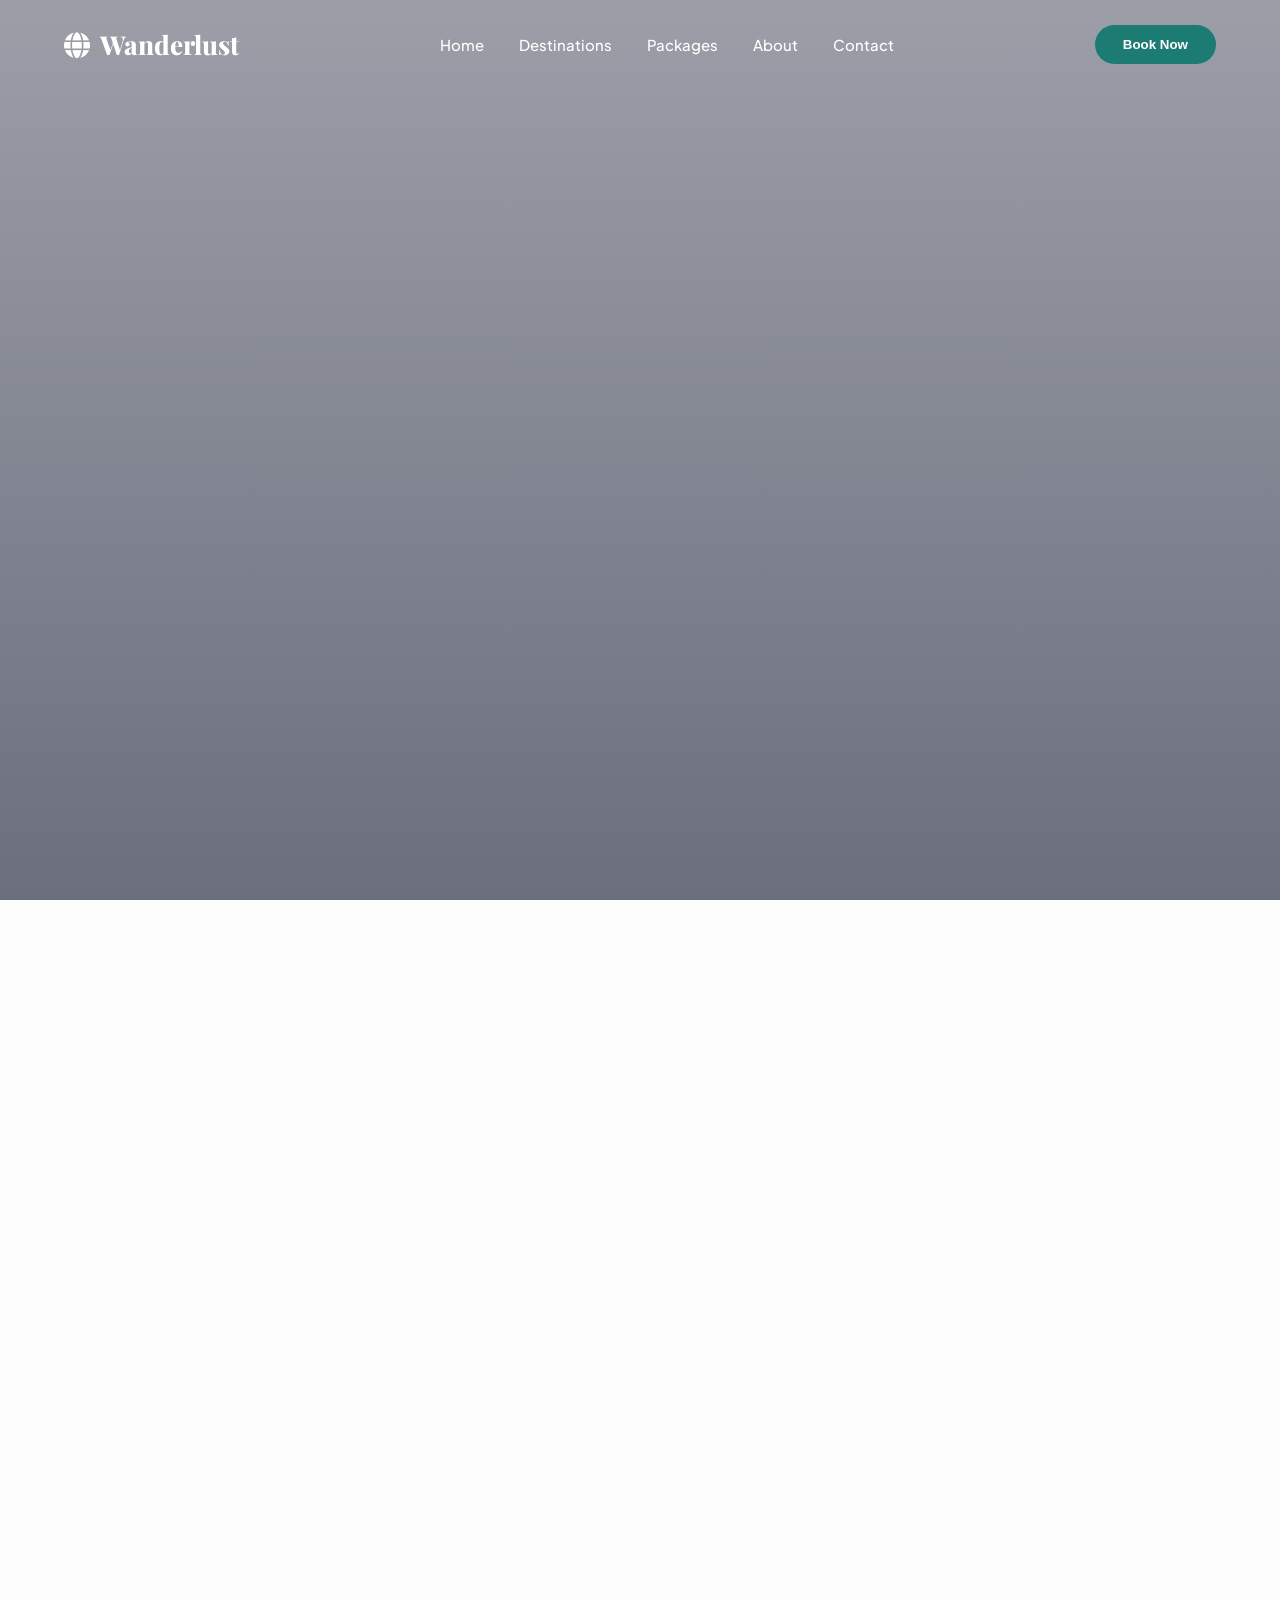
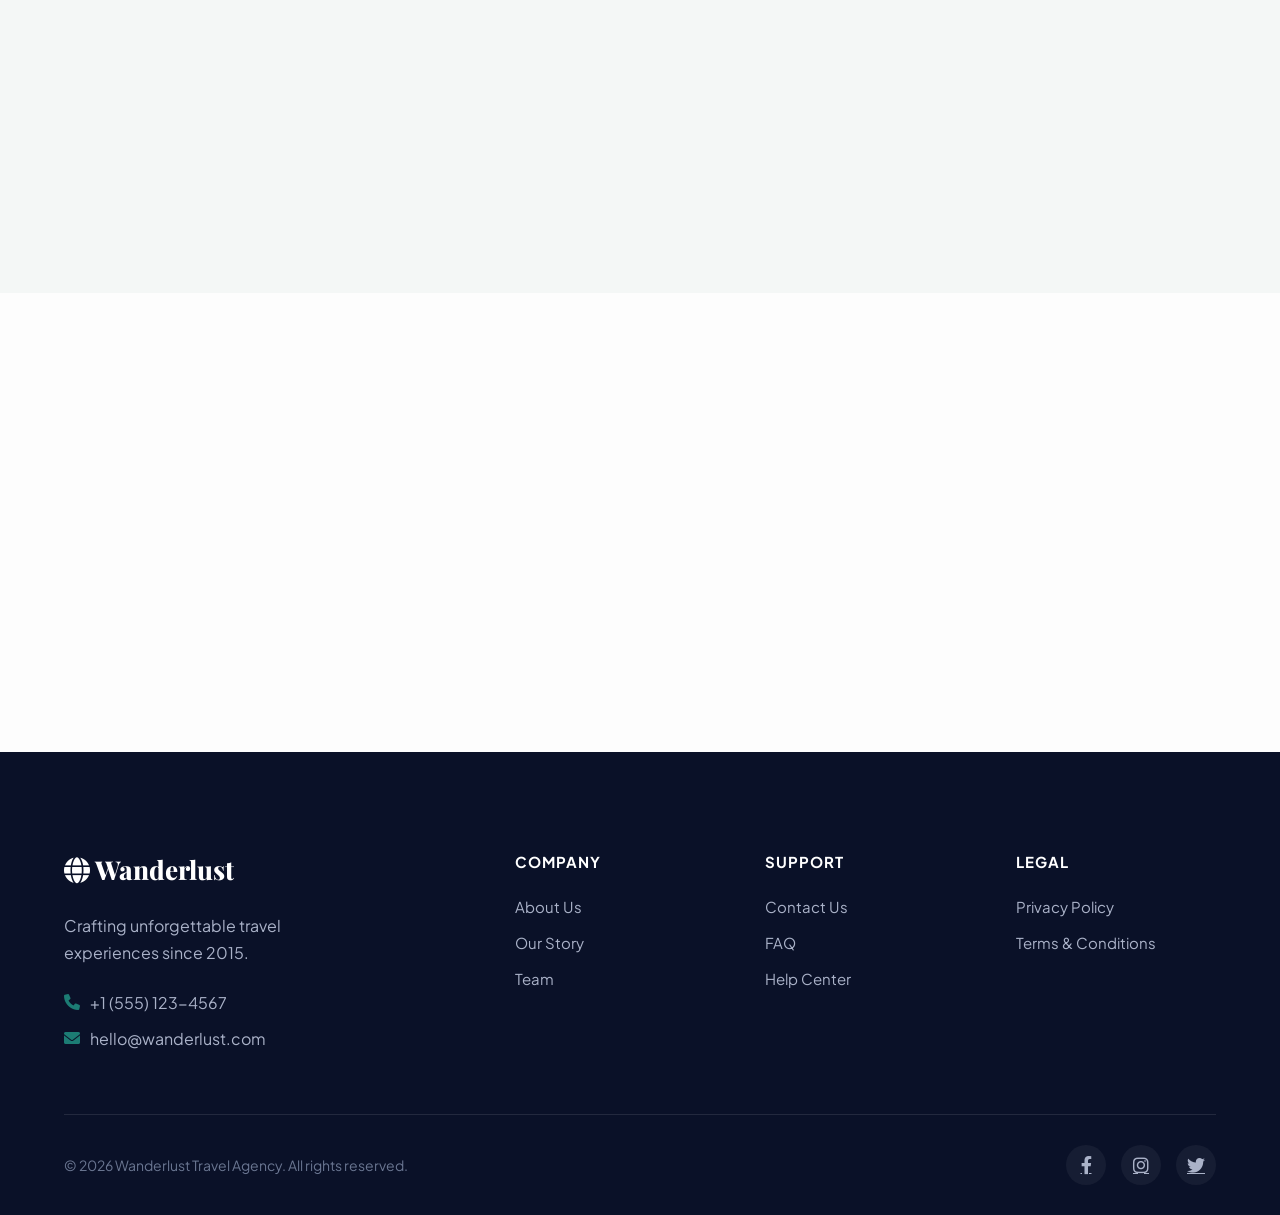
==== commit ebba5493: "Initial commit" ====
--- a/Code/index.html
+++ b/Code/index.html
@@ -11,12 +11,16 @@
 
     <nav class="navbar" id="navbar">
         <div class="container">
-            <div class="logo">🌍 Wanderlust</div>
+            <!-- ✅ UPDATED LOGO WITH ICON -->
+            <div class="logo">
+                <i class="fas fa-globe"></i>
+                Wanderlust
+            </div>
             <ul class="nav-links">
                 <li><a href="index.html">Home</a></li>
                 <li><a href="destinations.html">Destinations</a></li>
-                <li><a href="index.html#packages">Packages</a></li>
-                <li><a href="index.html#about">About</a></li>
+                <li><a href="packages.html">Packages</a></li>
+                <li><a href="about.html">About</a></li>
                 <li><a href="contact.html">Contact</a></li>
             </ul>
             <div class="nav-actions">
--- a/Code/style.css
+++ b/Code/style.css
@@ -2,6 +2,18 @@
    VARIABLES & RESET
 ========================================= */
 @import url('https://fonts.googleapis.com/css2?family=Playfair+Display:wght@600;700;800&family=Plus+Jakarta+Sans:wght@400;500;600;700&display=swap');
+.logo {
+    display: flex;
+    align-items: center;
+    gap: 8px;
+    font-size: 1.5rem;
+    font-weight: bold;
+}
+
+.logo-img {
+    width: 30px;
+    height: 30px;
+}
 
 :root {
     --primary-teal: #1c7c74;
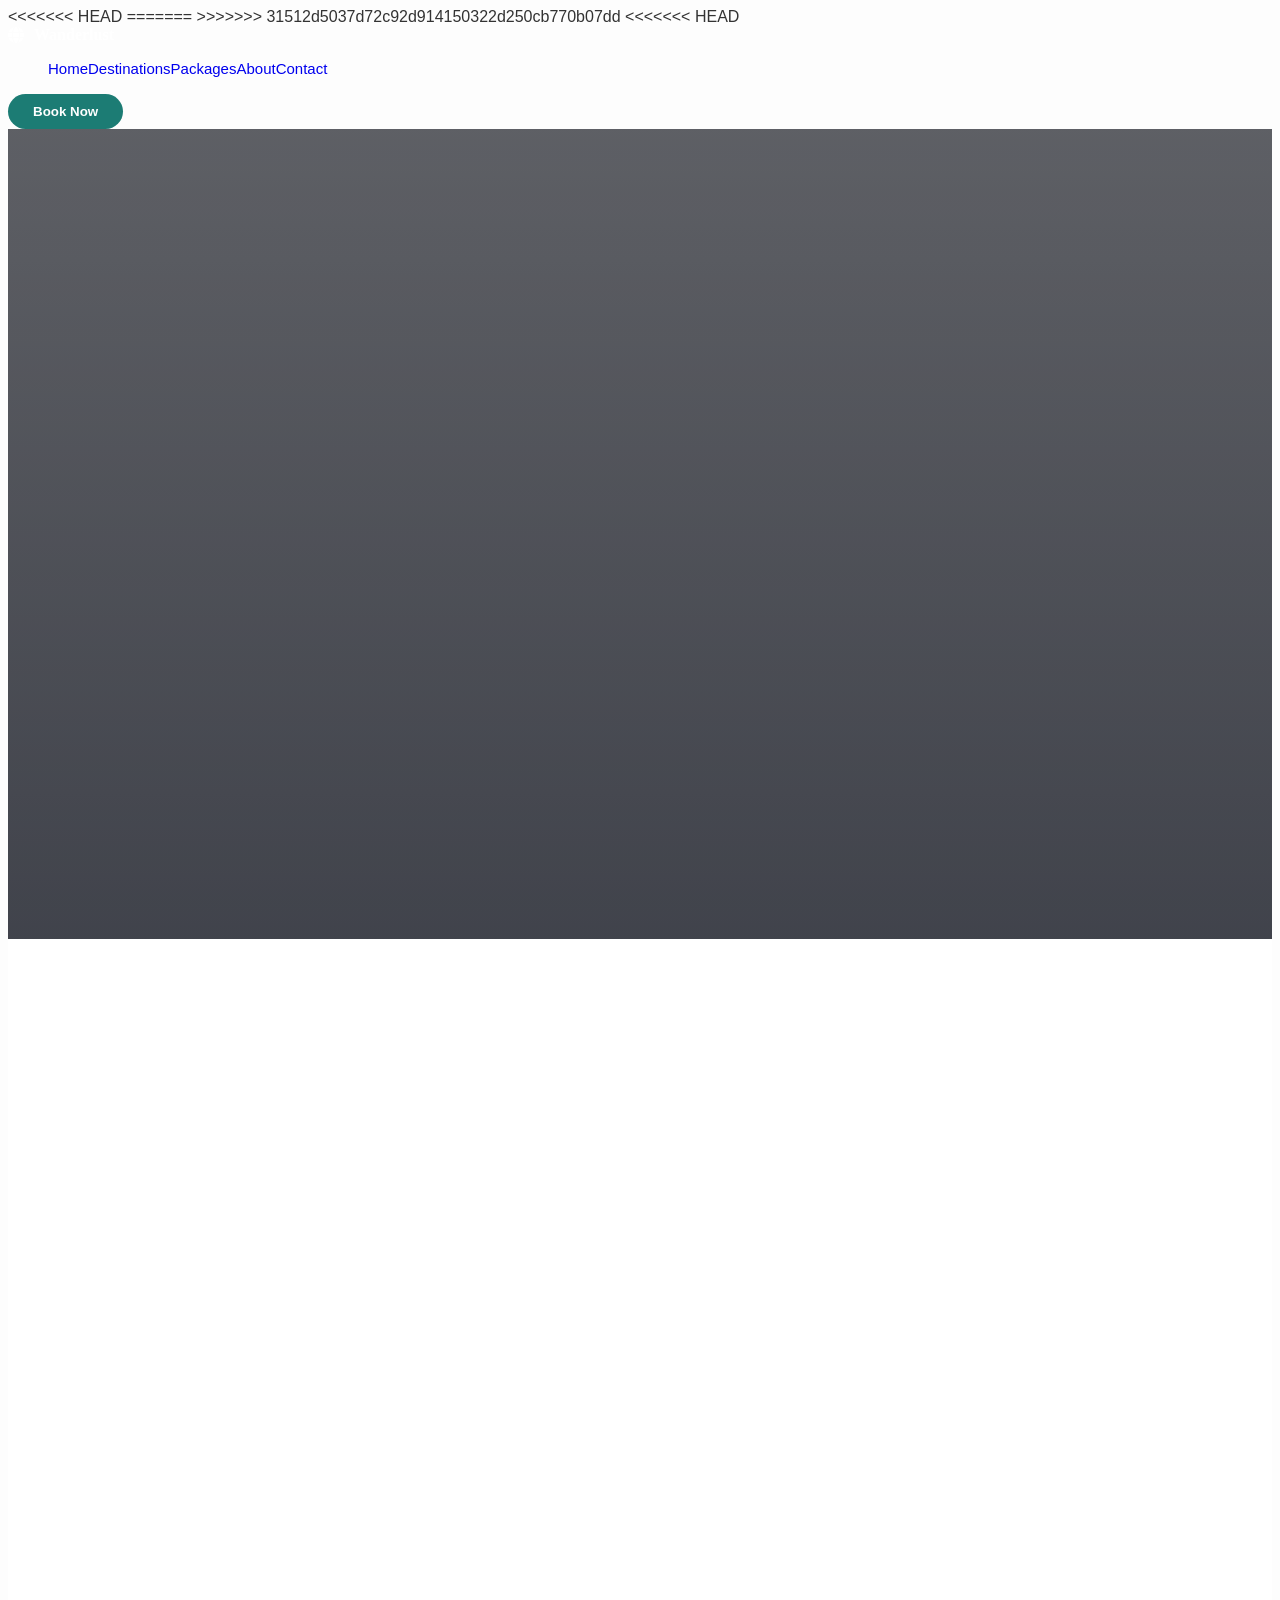
==== commit 89a59c6c: "Update all files with local version" ====
--- a/Code/index.html
+++ b/Code/index.html
@@ -3,12 +3,17 @@
 <head>
     <meta charset="UTF-8">
     <meta name="viewport" content="width=device-width, initial-scale=1.0">
+<<<<<<< HEAD
     <title>Wanderlust Travel | Premium Experiences</title>
+=======
+    <title>Wanderlust Travel</title>
+>>>>>>> 31512d5037d72c92d914150322d250cb770b07dd
     <link rel="stylesheet" href="https://cdnjs.cloudflare.com/ajax/libs/font-awesome/6.0.0/css/all.min.css">
     <link rel="stylesheet" href="style.css">
 </head>
 <body>
 
+<<<<<<< HEAD
     <nav class="navbar" id="navbar">
         <div class="container">
             <!-- ✅ UPDATED LOGO WITH ICON -->
@@ -75,50 +80,106 @@
     <section class="destinations" id="destinations-preview">
         <div class="container">
             <div class="section-header fade-up">
+=======
+    <nav class="navbar">
+        <div class="container">
+            <div class="logo">🌍 Wanderlust</div>
+            <ul class="nav-links">
+                <li><a href="#">Home</a></li>
+                <li><a href="#">Destinations</a></li>
+                <li><a href="#">Packages</a></li>
+                <li><a href="#">About</a></li>
+                <li><a href="#">Contact</a></li>
+            </ul>
+            <button class="book-btn">Book Now</button>
+        </div>
+    </nav>
+
+    <header class="hero">
+        <div class="container">
+            <p class="tagline">Your journey starts here</p>
+            <h1>Explore the World<br>With Us</h1>
+            <p>Discover breathtaking destinations, curated travel packages, and unforgettable experiences crafted just for you.</p>
+            <a href="#" class="explore-btn">Explore Destinations <i class="fas fa-arrow-right"></i></a>
+        </div>
+    </header>
+
+    <section class="destinations">
+        <div class="container">
+            <div class="section-header">
+>>>>>>> 31512d5037d72c92d914150322d250cb770b07dd
                 <p class="subtitle">WHERE TO NEXT?</p>
                 <h2>Top Destinations</h2>
                 <p class="desc">Handpicked locations loved by our travelers from around the globe.</p>
             </div>
 
             <div class="grid">
+<<<<<<< HEAD
                 <div class="card hover-reveal fade-up">
                     <div class="card-img">
                         <img src="https://images.unsplash.com/photo-1537996194471-e657df975ab4?auto=format&fit=crop&w=500&q=80" alt="Bali">
                         <div class="badge"><i class="fas fa-map-marker-alt"></i> Bali</div>
                         <div class="card-overlay"><span class="view-btn">View Details</span></div>
+=======
+                <div class="card">
+                    <div class="card-img">
+                        <img src="https://images.unsplash.com/photo-1537996194471-e657df975ab4?auto=format&fit=crop&w=500&q=80" alt="Bali">
+                        <div class="badge"><i class="fas fa-map-marker-alt"></i> Bali</div>
+>>>>>>> 31512d5037d72c92d914150322d250cb770b07dd
                     </div>
                     <div class="card-info">
                         <h3>Bali — <span>Island of the Gods</span></h3>
                         <p>Immerse yourself in ancient temples and lush rice terraces.</p>
                     </div>
                 </div>
+<<<<<<< HEAD
                 <div class="card hover-reveal fade-up delay-1">
                     <div class="card-img">
                         <img src="https://images.unsplash.com/photo-1527668752968-14dc70a27c95?auto=format&fit=crop&w=500&q=80" alt="Switzerland">
                         <div class="badge"><i class="fas fa-map-marker-alt"></i> Switzerland</div>
                         <div class="card-overlay"><span class="view-btn">View Details</span></div>
+=======
+                <div class="card">
+                    <div class="card-img">
+                        <img src="https://images.unsplash.com/photo-1527668752968-14dc70a27c95?auto=format&fit=crop&w=500&q=80" alt="Switzerland">
+                        <div class="badge"><i class="fas fa-map-marker-alt"></i> Switzerland</div>
+>>>>>>> 31512d5037d72c92d914150322d250cb770b07dd
                     </div>
                     <div class="card-info">
                         <h3>Switzerland — <span>Alpine Paradise</span></h3>
                         <p>Experience majestic peaks and charming villages.</p>
                     </div>
                 </div>
+<<<<<<< HEAD
                 <div class="card hover-reveal fade-up delay-2">
                     <div class="card-img">
                         <img src="https://images.unsplash.com/photo-1512453979798-5ea266f8880c?auto=format&fit=crop&w=500&q=80" alt="Dubai">
                         <div class="badge"><i class="fas fa-map-marker-alt"></i> Dubai</div>
                         <div class="card-overlay"><span class="view-btn">View Details</span></div>
+=======
+                <div class="card">
+                    <div class="card-img">
+                        <img src="https://images.unsplash.com/photo-1512453979798-5ea266f8880c?auto=format&fit=crop&w=500&q=80" alt="Dubai">
+                        <div class="badge"><i class="fas fa-map-marker-alt"></i> Dubai</div>
+>>>>>>> 31512d5037d72c92d914150322d250cb770b07dd
                     </div>
                     <div class="card-info">
                         <h3>Dubai — <span>Luxury & Adventure</span></h3>
                         <p>From skyscrapers to golden desert dunes.</p>
                     </div>
                 </div>
+<<<<<<< HEAD
                 <div class="card hover-reveal fade-up delay-3">
                     <div class="card-img">
                         <img src="https://images.unsplash.com/photo-1512343879784-a960bf40e7f2?auto=format&fit=crop&w=500&q=80" alt="Goa">
                         <div class="badge"><i class="fas fa-map-marker-alt"></i> Goa</div>
                         <div class="card-overlay"><span class="view-btn">View Details</span></div>
+=======
+                <div class="card">
+                    <div class="card-img">
+                        <img src="https://images.unsplash.com/photo-1512343879784-a960bf40e7f2?auto=format&fit=crop&w=500&q=80" alt="Goa">
+                        <div class="badge"><i class="fas fa-map-marker-alt"></i> Goa</div>
+>>>>>>> 31512d5037d72c92d914150322d250cb770b07dd
                     </div>
                     <div class="card-info">
                         <h3>Goa — <span>Beaches & Nightlife</span></h3>
@@ -126,6 +187,7 @@
                     </div>
                 </div>
             </div>
+<<<<<<< HEAD
 
             <div style="text-align: center; margin-top: 50px;" class="fade-up">
                 <a href="destinations.html" class="explore-btn magnetic-btn" style="background: var(--dark-navy); color: var(--white);">View All Destinations <i class="fas fa-arrow-right"></i></a>
@@ -136,6 +198,14 @@
     <section class="about" id="about">
         <div class="container">
             <div class="about-img fade-up">
+=======
+        </div>
+    </section>
+
+    <section class="about">
+        <div class="container">
+            <div class="about-img">
+>>>>>>> 31512d5037d72c92d914150322d250cb770b07dd
                 <img src="https://images.unsplash.com/photo-1488646953014-85cb44e25828?auto=format&fit=crop&w=800&q=80" alt="Travel">
                 <div class="exp-box"> 
                     <h4>10+</h4>
@@ -143,7 +213,11 @@
                 </div>
             </div>
 
+<<<<<<< HEAD
             <div class="about-text fade-up delay-1">
+=======
+            <div class="about-text">
+>>>>>>> 31512d5037d72c92d914150322d250cb770b07dd
                 <p class="section-tag">ABOUT US</p>
                 <h2>We Make Your Travel Dreams <br> Come True</h2>
                 <p>At Wanderlust, we believe travel is more than just visiting new places—it's about creating memories that last a lifetime. Our passionate team curates unforgettable journeys tailored to your unique preferences and budget.</p>
@@ -152,16 +226,26 @@
         </div>
     </section>
 
+<<<<<<< HEAD
     <section class="packages" id="packages">
         <div class="container">
             <div class="section-header fade-up">
+=======
+    <section class="packages">
+        <div class="container">
+            <div class="section-header">
+>>>>>>> 31512d5037d72c92d914150322d250cb770b07dd
                 <p class="subtitle">CURATED FOR YOU</p>
                 <h2>Featured Travel Packages</h2>
                 <p class="desc">All-inclusive packages designed for a hassle-free travel experience.</p>
             </div>
 
             <div class="package-grid">
+<<<<<<< HEAD
                 <div class="package-card fade-up">
+=======
+                <div class="package-card">
+>>>>>>> 31512d5037d72c92d914150322d250cb770b07dd
                     <div class="package-img">
                         <img src="https://images.unsplash.com/photo-1514282401047-d79a71a590e8?auto=format&fit=crop&w=600&q=80" alt="Maldives">
                         <div class="price-badge">$2,499</div>
@@ -173,11 +257,19 @@
                             <span><i class="fas fa-map-marker-alt"></i> Maldives</span>
                         </div>
                         <p>Crystal-clear waters, overwater villas, and world-class dining in the ultimate island paradise.</p>
+<<<<<<< HEAD
                         <button class="contact-btn magnetic-btn">Contact Us</button>
                     </div>
                 </div>
 
                 <div class="package-card fade-up delay-1">
+=======
+                        <button class="contact-btn">Contact Us</button>
+                    </div>
+                </div>
+
+                <div class="package-card">
+>>>>>>> 31512d5037d72c92d914150322d250cb770b07dd
                     <div class="package-img">
                         <img src="https://images.unsplash.com/photo-1502602898657-3e91760cbb34?auto=format&fit=crop&w=600&q=80" alt="Paris">
                         <div class="price-badge">$1,899</div>
@@ -189,11 +281,19 @@
                             <span><i class="fas fa-map-marker-alt"></i> Paris, France</span>
                         </div>
                         <p>Stroll the Champs-Élysées, admire the Eiffel Tower, and indulge in authentic French cuisine.</p>
+<<<<<<< HEAD
                         <button class="contact-btn magnetic-btn">Contact Us</button>
                     </div>
                 </div>
 
                 <div class="package-card fade-up delay-2">
+=======
+                        <button class="contact-btn">Contact Us</button>
+                    </div>
+                </div>
+
+                <div class="package-card">
+>>>>>>> 31512d5037d72c92d914150322d250cb770b07dd
                     <div class="package-img">
                         <img src="https://images.unsplash.com/photo-1493976040374-85c8e12f0c0e?auto=format&fit=crop&w=600&q=80" alt="Japan">
                         <div class="price-badge">$3,199</div>
@@ -205,22 +305,33 @@
                             <span><i class="fas fa-map-marker-alt"></i> Tokyo & Kyoto</span>
                         </div>
                         <p>Experience the magic of sakura season with guided temple tours, tea ceremonies, and bullet train rides.</p>
+<<<<<<< HEAD
                         <button class="contact-btn magnetic-btn">Contact Us</button>
-                    </div>
-                </div>
-            </div>
-        </div>
-    </section>
-
+=======
+                        <button class="contact-btn">Contact Us</button>
+>>>>>>> 31512d5037d72c92d914150322d250cb770b07dd
+                    </div>
+                </div>
+            </div>
+        </div>
+    </section>
+
+<<<<<<< HEAD
    <section class="why-us">
         <div class="container">
             <div class="section-header fade-up">
+=======
+    <section class="why-us">
+        <div class="container">
+            <div class="section-header">
+>>>>>>> 31512d5037d72c92d914150322d250cb770b07dd
                 <p class="subtitle">WHY US</p>
                 <h2>Why Choose Us</h2>
                 <p class="desc">Here's what makes Wanderlust your ideal travel partner.</p>
             </div>
 
             <div class="features-grid">
+<<<<<<< HEAD
                 <div class="feature-item fade-up">
                     <div class="icon-box">
                         <i class="fas fa-hand-holding-usd"></i>
@@ -249,6 +360,25 @@
                     <div class="icon-box">
                         <i class="fas fa-map-marked-alt"></i>
                     </div>
+=======
+                <div class="feature-item">
+                    <div class="icon-box"><i class="fas fa-hand-holding-usd"></i></div>
+                    <h3>Best Price Guarantee</h3>
+                    <p>We match or beat any comparable price so you always get the best deal on your dream vacation.</p>
+                </div>
+                <div class="feature-item">
+                    <div class="icon-box"><i class="fas fa-compass"></i></div>
+                    <h3>Expert Travel Guides</h3>
+                    <p>Our certified local guides bring each destination to life with insider knowledge and passion.</p>
+                </div>
+                <div class="feature-item">
+                    <div class="icon-box"><i class="fas fa-headset"></i></div>
+                    <h3>24/7 Customer Support</h3>
+                    <p>Day or night, our dedicated support team is just a call away to help with anything you need.</p>
+                </div>
+                <div class="feature-item">
+                    <div class="icon-box"><i class="fas fa-map-marked-alt"></i></div>
+>>>>>>> 31512d5037d72c92d914150322d250cb770b07dd
                     <h3>Handpicked Destinations</h3>
                     <p>Every destination in our portfolio is carefully vetted for quality, safety, and unforgettable experiences.</p>
                 </div>
@@ -258,13 +388,18 @@
 
     <section class="testimonials">
         <div class="container">
+<<<<<<< HEAD
             <div class="section-header fade-up">
+=======
+            <div class="section-header">
+>>>>>>> 31512d5037d72c92d914150322d250cb770b07dd
                 <p class="subtitle">TESTIMONIALS</p>
                 <h2>What Our Travelers Say</h2>
                 <p class="desc">Real stories from real adventurers who trusted us with their journeys.</p>
             </div>
 
             <div class="testimonials-grid">
+<<<<<<< HEAD
                 <div class="testimonial-card fade-up">
                     <div class="stars">
                         <i class="fas fa-star"></i><i class="fas fa-star"></i><i class="fas fa-star"></i><i class="fas fa-star"></i><i class="fas fa-star"></i>
@@ -272,12 +407,22 @@
                     <p class="quote">"Wanderlust made our honeymoon absolutely magical! Every detail was perfectly planned, from the overwater villa to the sunset dinner."</p>
                     <div class="user-info">
                         <img src="https://images.unsplash.com/photo-1494790108377-be9c29b29330?auto=format&fit=crop&w=100&q=80" alt="Sarah Mitchell">
+=======
+                <div class="testimonial-card">
+                    <div class="stars">
+                        <i class="fas fa-star"></i><i class="fas fa-star"></i><i class="fas fa-star"></i><i class="fas fa-star"></i><i class="fas fa-star"></i>
+                    </div>
+                    <p class="quote">"Wanderlust made our honeymoon absolutely magical! Every detail was perfectly planned."</p>
+                    <div class="user-info">
+                        <img src="https://images.unsplash.com/photo-1494790108377-be9c29b29330?auto=format&fit=crop&w=100&q=80" alt="Sarah">
+>>>>>>> 31512d5037d72c92d914150322d250cb770b07dd
                         <div class="user-details">
                             <h4>Sarah Mitchell</h4>
                             <span>New York, USA</span>
                         </div>
                     </div>
                 </div>
+<<<<<<< HEAD
 
                 <div class="testimonial-card fade-up delay-1">
                     <div class="stars">
@@ -319,6 +464,21 @@
     </section>
 
     <footer class="main-footer" id="contact">
+=======
+                </div>
+        </div>
+    </section>
+
+    <section class="cta-section">
+        <div class="container">
+            <h2>Ready to Start Your Next Adventure?</h2>
+            <p>Let us plan your perfect trip. Get in touch today and we'll craft an unforgettable journey just for you.</p>
+            <a href="#" class="cta-btn">Contact Us <i class="fas fa-arrow-right"></i></a>
+        </div>
+    </section>
+
+    <footer class="main-footer">
+>>>>>>> 31512d5037d72c92d914150322d250cb770b07dd
         <div class="container">
             <div class="footer-grid">
                 <div class="footer-col">
@@ -332,7 +492,11 @@
                 <div class="footer-col">
                     <h4>COMPANY</h4>
                     <ul>
+<<<<<<< HEAD
                         <li><a href="index.html#about">About Us</a></li>
+=======
+                        <li><a href="#">About Us</a></li>
+>>>>>>> 31512d5037d72c92d914150322d250cb770b07dd
                         <li><a href="#">Our Story</a></li>
                         <li><a href="#">Team</a></li>
                     </ul>
@@ -340,7 +504,11 @@
                 <div class="footer-col">
                     <h4>SUPPORT</h4>
                     <ul>
+<<<<<<< HEAD
                         <li><a href="contact.html">Contact Us</a></li>
+=======
+                        <li><a href="#">Contact Us</a></li>
+>>>>>>> 31512d5037d72c92d914150322d250cb770b07dd
                         <li><a href="#">FAQ</a></li>
                         <li><a href="#">Help Center</a></li>
                     </ul>
@@ -356,14 +524,23 @@
             <div class="footer-bottom">
                 <p>© 2026 Wanderlust Travel Agency. All rights reserved.</p>
                 <div class="social-links">
+<<<<<<< HEAD
                     <a href="#" aria-label="Facebook"><i class="fab fa-facebook-f"></i></a>
                     <a href="#" aria-label="Instagram"><i class="fab fa-instagram"></i></a>
                     <a href="#" aria-label="Twitter"><i class="fab fa-twitter"></i></a>
+=======
+                    <a href="#"><i class="fab fa-facebook-f"></i></a>
+                    <a href="#"><i class="fab fa-instagram"></i></a>
+                    <a href="#"><i class="fab fa-twitter"></i></a>
+>>>>>>> 31512d5037d72c92d914150322d250cb770b07dd
                 </div>
             </div>
         </div>
     </footer>
 
+<<<<<<< HEAD
     <script src="script.js"></script> 
+=======
+>>>>>>> 31512d5037d72c92d914150322d250cb770b07dd
 </body>
 </html>
--- a/Code/style.css
+++ b/Code/style.css
@@ -1,3 +1,4 @@
+<<<<<<< HEAD
 /* =========================================
    VARIABLES & RESET
 ========================================= */
@@ -28,10 +29,14 @@
     --transition-smooth: 0.4s cubic-bezier(0.25, 1, 0.5, 1);
 }
 
+=======
+/* GENERAL RESET */
+>>>>>>> 31512d5037d72c92d914150322d250cb770b07dd
 * { 
     margin: 0; 
     padding: 0; 
     box-sizing: border-box; 
+<<<<<<< HEAD
 }
 
 html {
@@ -51,10 +56,22 @@
 
 .container { 
     max-width: 1200px; 
+=======
+    font-family: 'Segoe UI', Tahoma, Geneva, Verdana, sans-serif; 
+}
+
+body {
+    overflow-x: hidden;
+}
+
+.container { 
+    max-width: 1100px; 
+>>>>>>> 31512d5037d72c92d914150322d250cb770b07dd
     margin: 0 auto; 
     width: 90%; 
 }
 
+<<<<<<< HEAD
 /* =========================================
    NAVBAR
 ========================================= */
@@ -75,6 +92,18 @@
     box-shadow: 0 4px 20px rgba(0, 0, 0, 0.05);
 }
 
+=======
+/* NAVBAR */
+.navbar { 
+    background: white; 
+    padding: 20px 0; 
+    box-shadow: 0 2px 10px rgba(0,0,0,0.05); 
+    position: sticky; 
+    top: 0; 
+    z-index: 1000; 
+}
+
+>>>>>>> 31512d5037d72c92d914150322d250cb770b07dd
 .navbar .container { 
     display: flex; 
     justify-content: space-between; 
@@ -82,6 +111,7 @@
 }
 
 .logo { 
+<<<<<<< HEAD
     font-size: 26px; 
     font-weight: 800; 
     color: var(--white); 
@@ -93,16 +123,29 @@
 
 .navbar.scrolled .logo {
     color: var(--primary-teal);
+=======
+    font-size: 22px; 
+    font-weight: bold; 
+    color: #1c7c74; 
+    display: flex; 
+    align-items: center; 
+    gap: 10px; 
+>>>>>>> 31512d5037d72c92d914150322d250cb770b07dd
 }
 
 .nav-links { 
     display: flex; 
     list-style: none; 
+<<<<<<< HEAD
     gap: 35px; 
+=======
+    gap: 30px; 
+>>>>>>> 31512d5037d72c92d914150322d250cb770b07dd
 }
 
 .nav-links a { 
     text-decoration: none; 
+<<<<<<< HEAD
     color: var(--white); 
     font-weight: 500; 
     font-size: 15px;
@@ -702,4 +745,180 @@
     .grid, .features-grid, .footer-grid { grid-template-columns: 1fr; }
     .hero h1, .dest-hero-content h1, .contact-hero h1 { font-size: 36px; }
     .footer-bottom { flex-direction: column; gap: 20px; text-align: center; }
+=======
+    color: #333; 
+    font-weight: 500; 
+    transition: 0.3s;
+}
+
+.nav-links a:hover {
+    color: #1c7c74;
+}
+
+.book-btn { 
+    background: #1c7c74; 
+    color: white; 
+    border: none; 
+    padding: 10px 25px; 
+    border-radius: 25px; 
+    cursor: pointer; 
+    font-weight: bold; 
+}
+
+/* HERO SECTION */
+.hero {
+    height: 90vh; 
+    background: linear-gradient(rgba(0,0,0,0.4), rgba(0,0,0,0.4)), url("https://images.unsplash.com/photo-1507525428034-b723cf961d3e?auto=format&fit=crop&w=1600&q=80");
+    background-size: cover; 
+    background-position: center;
+    display: flex; 
+    justify-content: center; 
+    align-items: center;
+    text-align: center; 
+    color: white;
+}
+
+.tagline { 
+    background: rgba(255, 255, 255, 0.15); 
+    padding: 5px 15px; 
+    border-radius: 20px; 
+    font-size: 11px; 
+    text-transform: uppercase; 
+    letter-spacing: 1.5px; 
+    display: inline-block; 
+    margin-bottom: 20px; 
+    font-weight: 600; 
+}
+
+.hero h1 { font-size: 60px; margin-bottom: 20px; line-height: 1.2; }
+.hero p { font-size: 18px; margin-bottom: 35px; max-width: 700px; margin: 0 auto 35px; }
+
+.explore-btn { 
+    background: #1c7c74; 
+    color: white; 
+    padding: 15px 40px; 
+    border-radius: 30px; 
+    text-decoration: none; 
+    font-weight: bold; 
+    display: inline-flex; 
+    align-items: center; 
+    gap: 10px; 
+}
+
+/* SHARED SECTION HEADER */
+.section-header { 
+    text-align: center;
+    margin-bottom: 50px; 
+}
+
+.section-header .subtitle { 
+    color: #1c7c74; 
+    font-size: 13px; 
+    font-weight: 700; 
+    letter-spacing: 2px; 
+    text-transform: uppercase; 
+    margin-bottom: 10px; 
+}
+
+.section-header h2 { font-size: 42px; color: #111; font-weight: 800; margin-bottom: 15px; }
+.section-header .desc { font-size: 17px; color: #777; max-width: 600px; margin: 0 auto; line-height: 1.6; }
+
+/* DESTINATIONS GRID */
+.destinations { padding: 100px 0; background: white; }
+.grid { display: grid; grid-template-columns: repeat(4, 1fr); gap: 20px; }
+
+.card { border-radius: 15px; overflow: hidden; box-shadow: 0 5px 15px rgba(0,0,0,0.05); background: white; }
+.card-img { height: 220px; position: relative; overflow: hidden; }
+.card-img img { width: 100%; height: 100%; object-fit: cover; transition: 0.6s; }
+.card:hover .card-img img { transform: scale(1.1); }
+
+.badge { 
+    position: absolute; bottom: 15px; left: 15px; 
+    background: rgba(255, 255, 255, 0.9); 
+    padding: 6px 12px; border-radius: 8px; font-size: 12px; 
+    font-weight: bold; display: flex; align-items: center; gap: 5px; 
+}
+
+.card-info { padding: 20px; }
+.card-info h3 { font-size: 17px; margin-bottom: 8px; }
+.card-info span { color: #aaa; font-weight: normal; font-size: 14px; }
+.card-info p { font-size: 14px; color: #777; }
+
+/* ABOUT SECTION */
+.about { padding: 100px 0; background: #fdfdfd; }
+.about .container { display: flex; align-items: center; gap: 60px; }
+.about-img { flex: 1; position: relative; }
+.about-img img { width: 100%; border-radius: 20px; }
+
+.exp-box {
+    position: absolute; bottom: -20px; left: 20px;
+    background: #1c7c74; color: white; padding: 15px 25px;
+    border-radius: 12px; text-align: center;
+}
+
+.about-text { flex: 1; }
+.section-tag { color: #1c7c74; font-weight: bold; letter-spacing: 2px; font-size: 12px; margin-bottom: 10px; }
+.about-text h2 { font-size: 38px; margin-bottom: 20px; color: #111; }
+.about-text p { font-size: 16px; color: #555; line-height: 1.8; margin-bottom: 30px; }
+.learn-more { color:#1c7c74; font-weight:bold; text-decoration:none; display: flex; align-items: center; gap: 8px; }
+
+/* PACKAGES */
+.packages { padding: 100px 0; background-color: #f9fbfb; }
+.package-grid { display: grid; grid-template-columns: repeat(3, 1fr); gap: 30px; }
+.package-card { background: white; border-radius: 20px; overflow: hidden; box-shadow: 0 10px 30px rgba(0,0,0,0.05); transition: 0.3s; }
+.package-card:hover { transform: translateY(-5px); }
+.package-img { position: relative; height: 250px; }
+.package-img img { width: 100%; height: 100%; object-fit: cover; }
+.price-badge { position: absolute; top: 15px; right: 15px; background: white; color: #1c7c74; padding: 5px 12px; border-radius: 8px; font-weight: bold; }
+
+.package-info { padding: 25px; }
+.package-info .meta { display: flex; gap: 15px; font-size: 13px; color: #888; margin-bottom: 15px; }
+.contact-btn { width: 100%; background: #1c7c74; color: white; border: none; padding: 12px; border-radius: 10px; font-weight: bold; cursor: pointer; }
+
+/* WHY US */
+.why-us { padding: 100px 0; background: white; }
+.features-grid { display: grid; grid-template-columns: repeat(4, 1fr); gap: 30px; text-align: center; }
+.icon-box { width: 70px; height: 70px; background: #f0f7f6; color: #1c7c74; border-radius: 50%; display: flex; align-items: center; justify-content: center; margin: 0 auto 20px; font-size: 24px; }
+
+/* TESTIMONIALS */
+.testimonials { padding: 100px 0; background: #fdfdfd; }
+.testimonials-grid { display: grid; grid-template-columns: repeat(3, 1fr); gap: 30px; }
+.testimonial-card { background: white; padding: 30px; border-radius: 15px; box-shadow: 0 5px 20px rgba(0,0,0,0.03); }
+.stars { color: #ffb400; margin-bottom: 15px; }
+.quote { font-style: italic; color: #555; margin-bottom: 20px; }
+.user-info { display: flex; align-items: center; gap: 15px; }
+.user-info img { width: 50px; height: 50px; border-radius: 50%; object-fit: cover; }
+
+/* CTA SECTION */
+.cta-section { 
+    padding: 100px 0; text-align: center; color: white;
+    background: linear-gradient(rgba(28, 124, 116, 0.9), rgba(28, 124, 116, 0.9)), 
+                url('https://images.unsplash.com/photo-1464822759023-fed622ff2c3b?auto=format&fit=crop&w=1600&q=80');
+    background-size: cover; background-position: center;
+}
+.cta-btn { background: white; color: #1c7c74; padding: 15px 40px; border-radius: 30px; text-decoration: none; font-weight: bold; display: inline-block; margin-top: 30px; }
+
+/* FOOTER */
+.main-footer { background: #0a1128; color: white; padding: 80px 0 30px; }
+.footer-grid { display: grid; grid-template-columns: 1.5fr 1fr 1fr 1fr; gap: 40px; border-bottom: 1px solid rgba(255,255,255,0.1); padding-bottom: 50px; }
+.footer-logo { font-size: 22px; font-weight: bold; color: #1c7c74; margin-bottom: 20px; }
+.footer-col h4 { margin-bottom: 20px; font-size: 16px; }
+.footer-col ul { list-style: none; }
+.footer-col ul li { margin-bottom: 10px; }
+.footer-col a { color: #aab2c8; text-decoration: none; font-size: 14px; }
+.footer-bottom { display: flex; justify-content: space-between; padding-top: 30px; color: #6a7691; font-size: 13px; }
+.social-links { display: flex; gap: 15px; }
+.social-links a { color: white; font-size: 18px; }
+
+/* RESPONSIVE */
+@media (max-width: 992px) {
+    .grid, .package-grid, .features-grid, .testimonials-grid { grid-template-columns: repeat(2, 1fr); }
+    .about .container { flex-direction: column; text-align: center; }
+    .footer-grid { grid-template-columns: repeat(2, 1fr); }
+}
+
+@media (max-width: 600px) {
+    .grid, .package-grid, .features-grid, .testimonials-grid, .footer-grid { grid-template-columns: 1fr; }
+    .hero h1 { font-size: 40px; }
+>>>>>>> 31512d5037d72c92d914150322d250cb770b07dd
 }
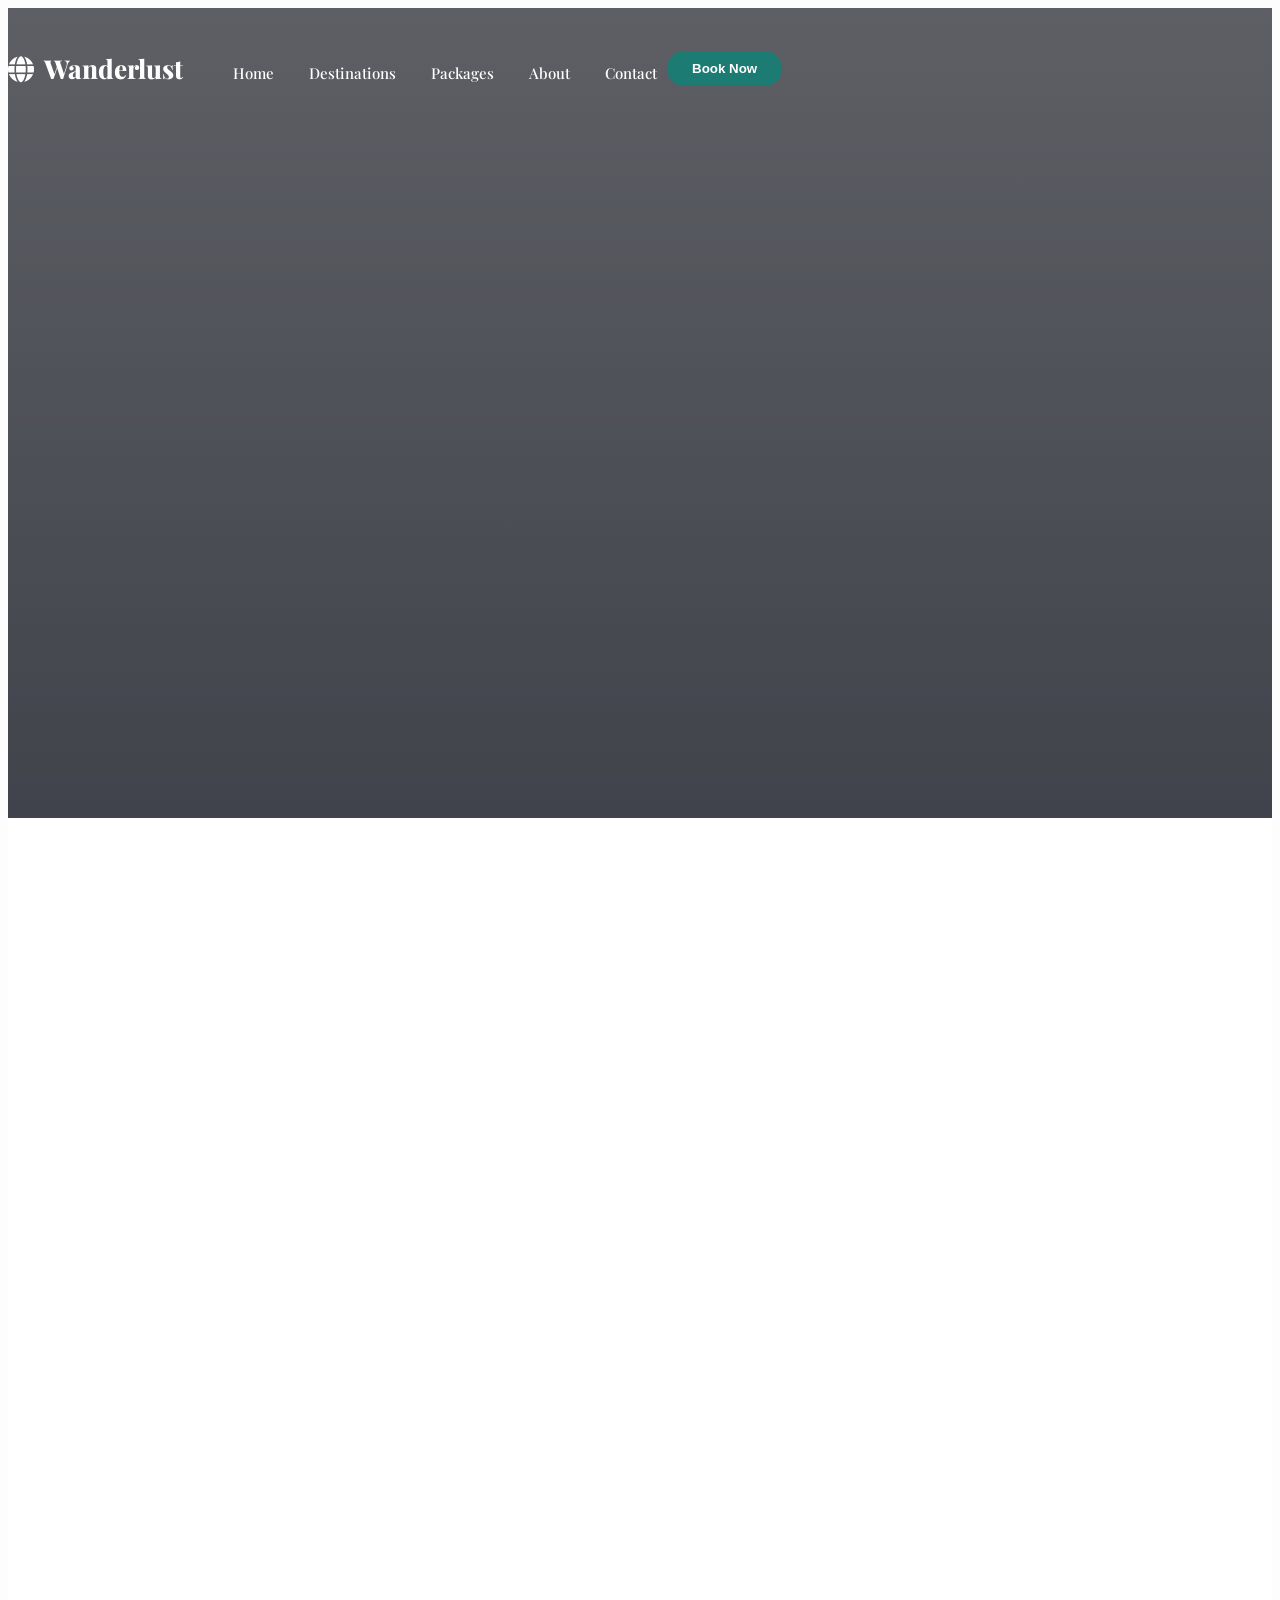
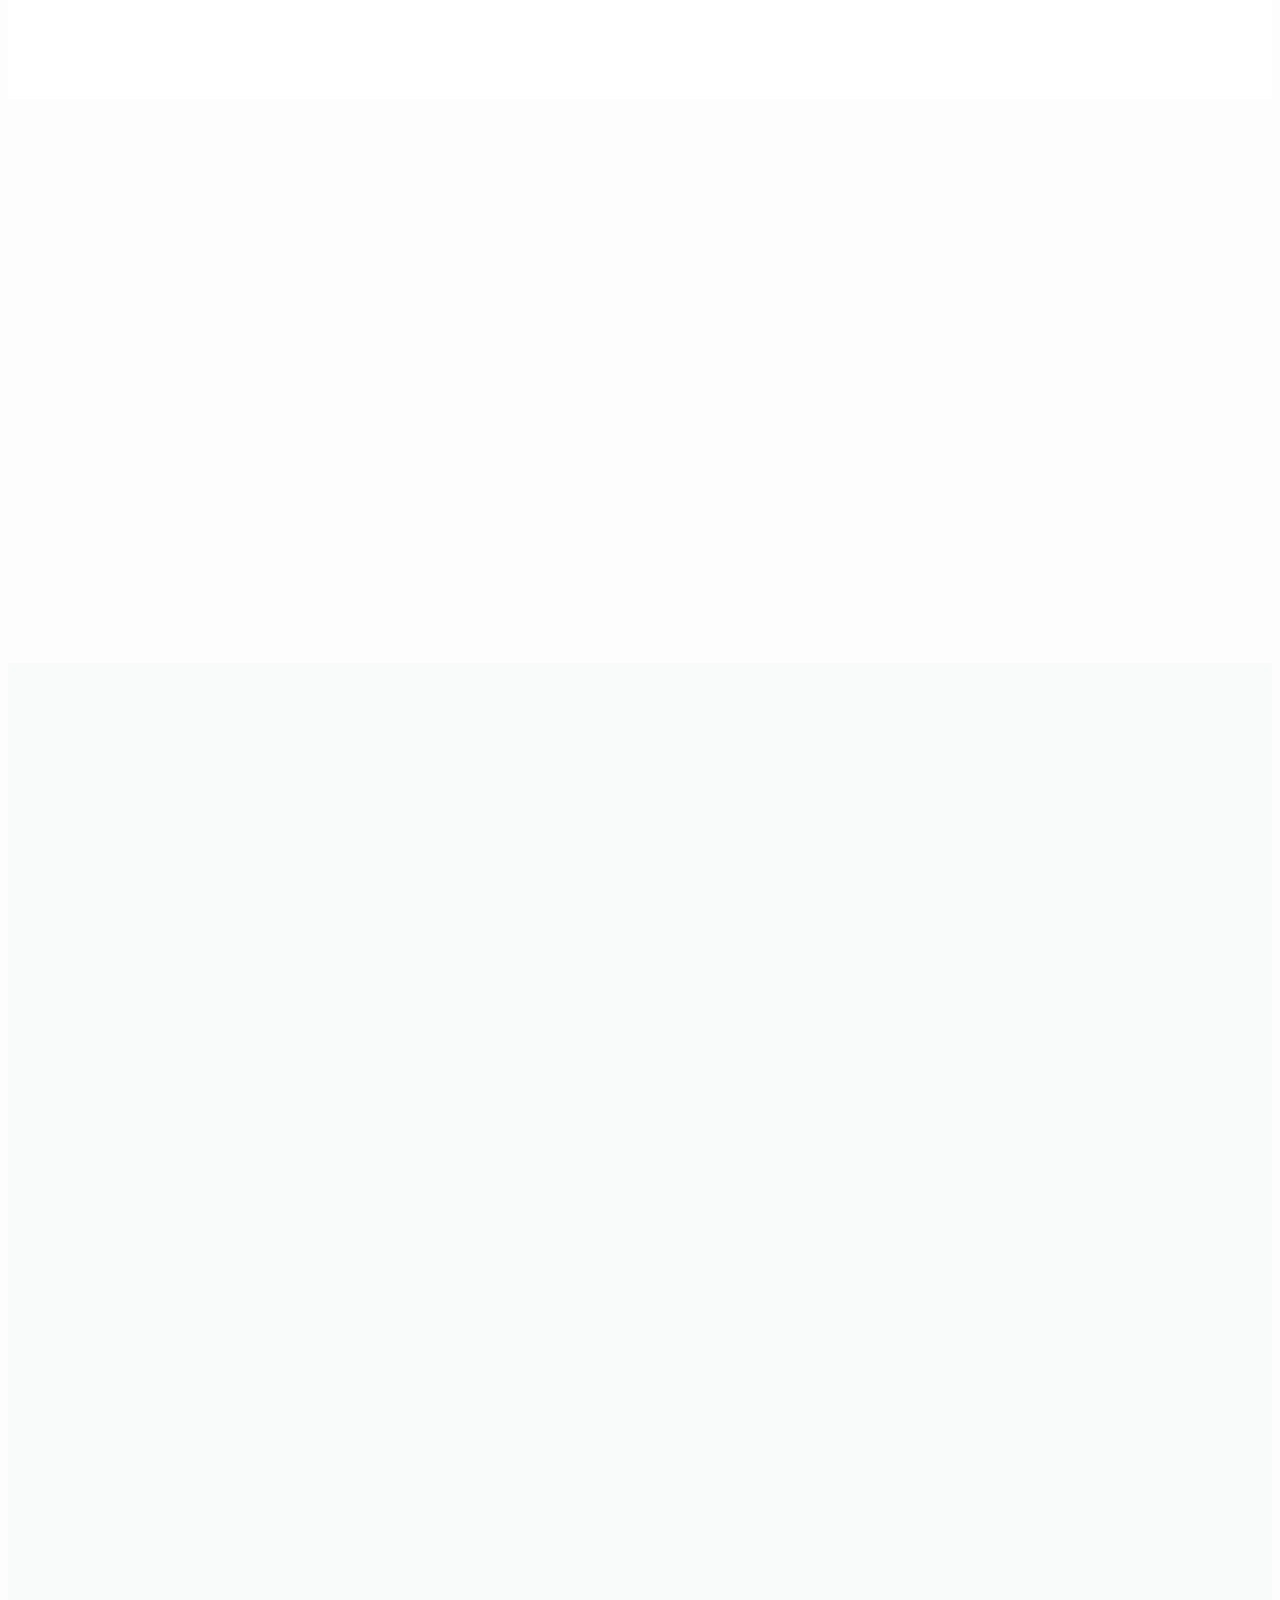
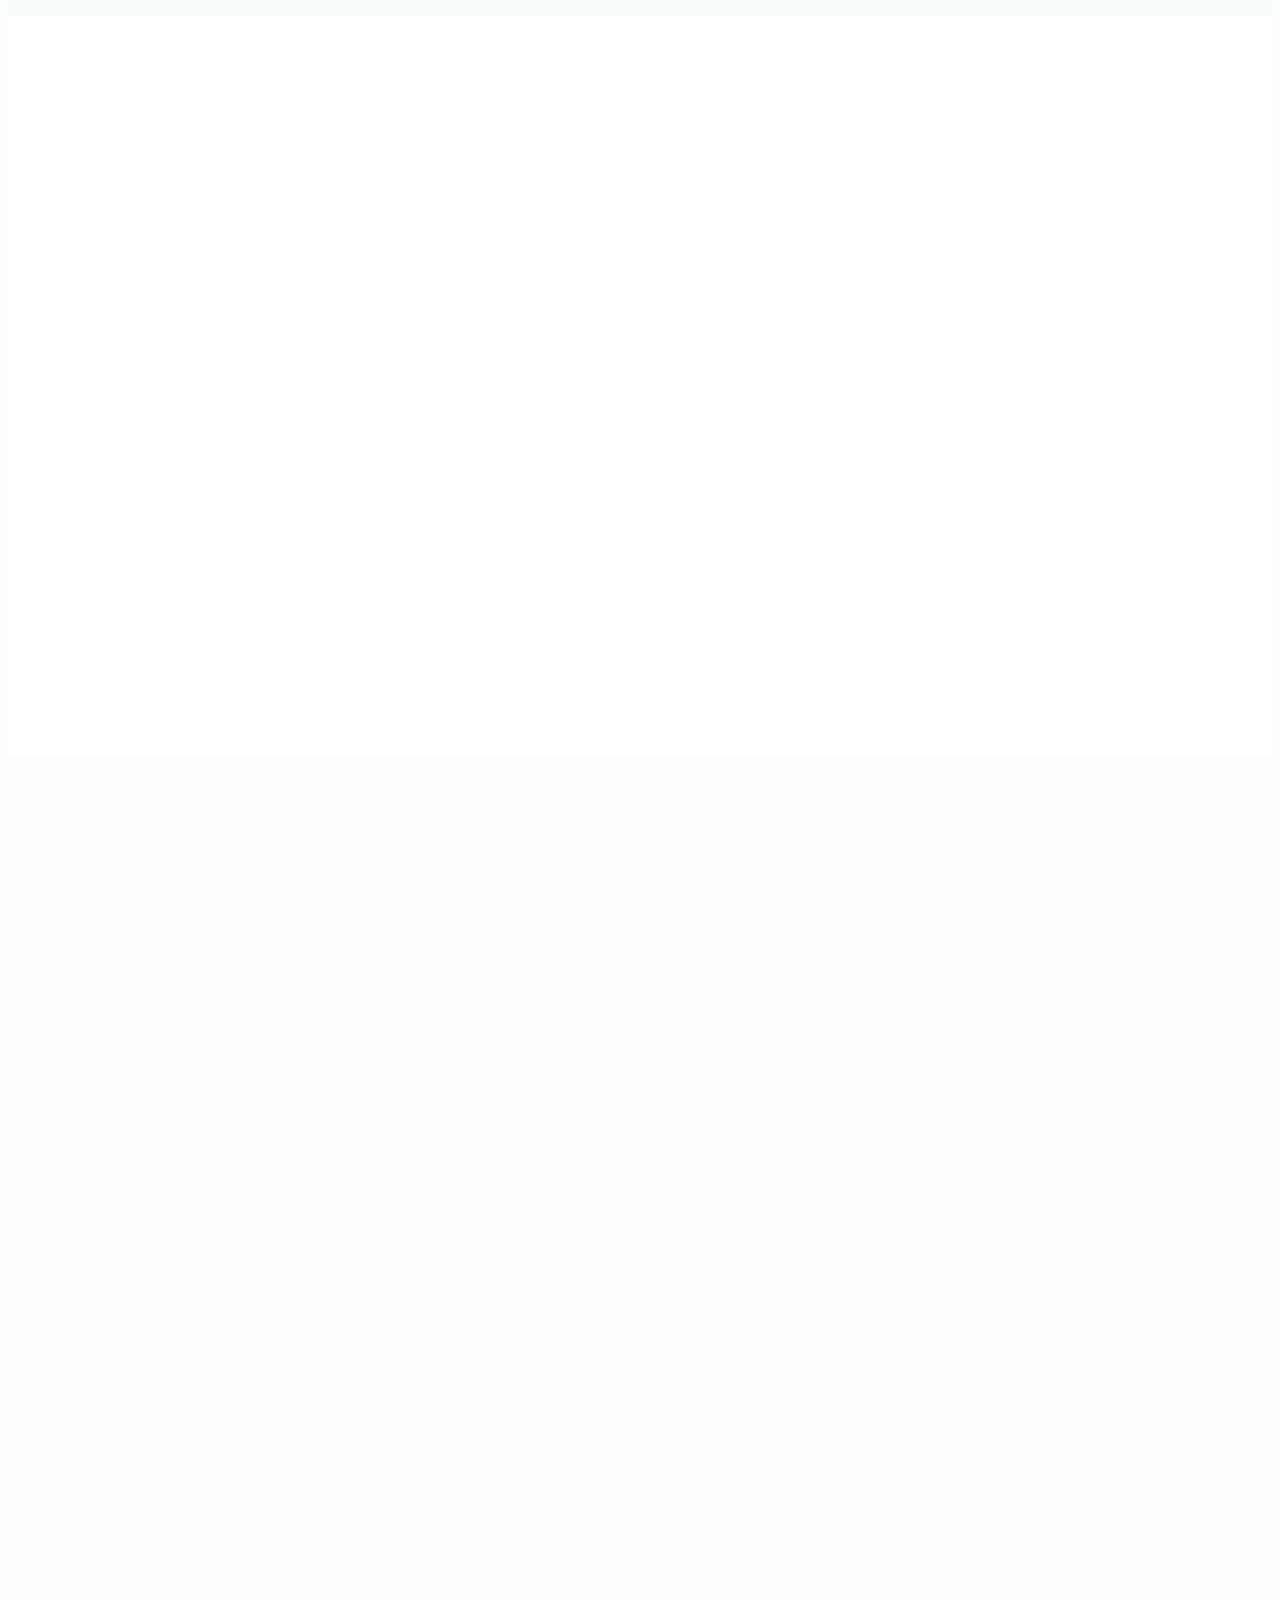
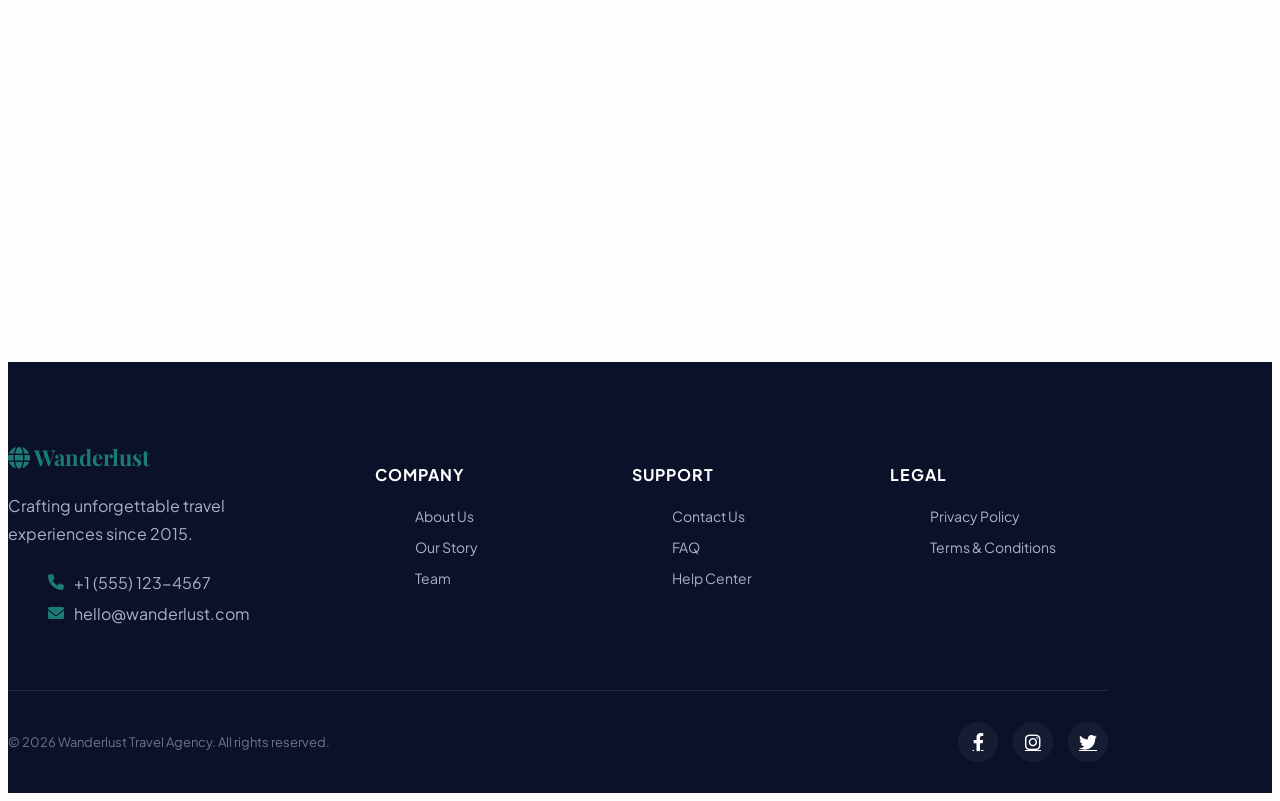
==== commit a9a4cf44: "logo" ====
--- a/Code/index.html
+++ b/Code/index.html
@@ -3,24 +3,18 @@
 <head>
     <meta charset="UTF-8">
     <meta name="viewport" content="width=device-width, initial-scale=1.0">
-<<<<<<< HEAD
     <title>Wanderlust Travel | Premium Experiences</title>
-=======
-    <title>Wanderlust Travel</title>
->>>>>>> 31512d5037d72c92d914150322d250cb770b07dd
     <link rel="stylesheet" href="https://cdnjs.cloudflare.com/ajax/libs/font-awesome/6.0.0/css/all.min.css">
     <link rel="stylesheet" href="style.css">
 </head>
 <body>
 
-<<<<<<< HEAD
     <nav class="navbar" id="navbar">
         <div class="container">
             <!-- ✅ UPDATED LOGO WITH ICON -->
             <div class="logo">
                 <i class="fas fa-globe"></i>
                 Wanderlust
-            </div>
             <ul class="nav-links">
                 <li><a href="index.html">Home</a></li>
                 <li><a href="destinations.html">Destinations</a></li>
@@ -80,106 +74,50 @@
     <section class="destinations" id="destinations-preview">
         <div class="container">
             <div class="section-header fade-up">
-=======
-    <nav class="navbar">
-        <div class="container">
-            <div class="logo">🌍 Wanderlust</div>
-            <ul class="nav-links">
-                <li><a href="#">Home</a></li>
-                <li><a href="#">Destinations</a></li>
-                <li><a href="#">Packages</a></li>
-                <li><a href="#">About</a></li>
-                <li><a href="#">Contact</a></li>
-            </ul>
-            <button class="book-btn">Book Now</button>
-        </div>
-    </nav>
-
-    <header class="hero">
-        <div class="container">
-            <p class="tagline">Your journey starts here</p>
-            <h1>Explore the World<br>With Us</h1>
-            <p>Discover breathtaking destinations, curated travel packages, and unforgettable experiences crafted just for you.</p>
-            <a href="#" class="explore-btn">Explore Destinations <i class="fas fa-arrow-right"></i></a>
-        </div>
-    </header>
-
-    <section class="destinations">
-        <div class="container">
-            <div class="section-header">
->>>>>>> 31512d5037d72c92d914150322d250cb770b07dd
                 <p class="subtitle">WHERE TO NEXT?</p>
                 <h2>Top Destinations</h2>
                 <p class="desc">Handpicked locations loved by our travelers from around the globe.</p>
             </div>
 
             <div class="grid">
-<<<<<<< HEAD
                 <div class="card hover-reveal fade-up">
                     <div class="card-img">
                         <img src="https://images.unsplash.com/photo-1537996194471-e657df975ab4?auto=format&fit=crop&w=500&q=80" alt="Bali">
                         <div class="badge"><i class="fas fa-map-marker-alt"></i> Bali</div>
                         <div class="card-overlay"><span class="view-btn">View Details</span></div>
-=======
-                <div class="card">
-                    <div class="card-img">
-                        <img src="https://images.unsplash.com/photo-1537996194471-e657df975ab4?auto=format&fit=crop&w=500&q=80" alt="Bali">
-                        <div class="badge"><i class="fas fa-map-marker-alt"></i> Bali</div>
->>>>>>> 31512d5037d72c92d914150322d250cb770b07dd
                     </div>
                     <div class="card-info">
                         <h3>Bali — <span>Island of the Gods</span></h3>
                         <p>Immerse yourself in ancient temples and lush rice terraces.</p>
                     </div>
                 </div>
-<<<<<<< HEAD
                 <div class="card hover-reveal fade-up delay-1">
                     <div class="card-img">
                         <img src="https://images.unsplash.com/photo-1527668752968-14dc70a27c95?auto=format&fit=crop&w=500&q=80" alt="Switzerland">
                         <div class="badge"><i class="fas fa-map-marker-alt"></i> Switzerland</div>
                         <div class="card-overlay"><span class="view-btn">View Details</span></div>
-=======
-                <div class="card">
-                    <div class="card-img">
-                        <img src="https://images.unsplash.com/photo-1527668752968-14dc70a27c95?auto=format&fit=crop&w=500&q=80" alt="Switzerland">
-                        <div class="badge"><i class="fas fa-map-marker-alt"></i> Switzerland</div>
->>>>>>> 31512d5037d72c92d914150322d250cb770b07dd
                     </div>
                     <div class="card-info">
                         <h3>Switzerland — <span>Alpine Paradise</span></h3>
                         <p>Experience majestic peaks and charming villages.</p>
                     </div>
                 </div>
-<<<<<<< HEAD
                 <div class="card hover-reveal fade-up delay-2">
                     <div class="card-img">
                         <img src="https://images.unsplash.com/photo-1512453979798-5ea266f8880c?auto=format&fit=crop&w=500&q=80" alt="Dubai">
                         <div class="badge"><i class="fas fa-map-marker-alt"></i> Dubai</div>
                         <div class="card-overlay"><span class="view-btn">View Details</span></div>
-=======
-                <div class="card">
-                    <div class="card-img">
-                        <img src="https://images.unsplash.com/photo-1512453979798-5ea266f8880c?auto=format&fit=crop&w=500&q=80" alt="Dubai">
-                        <div class="badge"><i class="fas fa-map-marker-alt"></i> Dubai</div>
->>>>>>> 31512d5037d72c92d914150322d250cb770b07dd
                     </div>
                     <div class="card-info">
                         <h3>Dubai — <span>Luxury & Adventure</span></h3>
                         <p>From skyscrapers to golden desert dunes.</p>
                     </div>
                 </div>
-<<<<<<< HEAD
                 <div class="card hover-reveal fade-up delay-3">
                     <div class="card-img">
                         <img src="https://images.unsplash.com/photo-1512343879784-a960bf40e7f2?auto=format&fit=crop&w=500&q=80" alt="Goa">
                         <div class="badge"><i class="fas fa-map-marker-alt"></i> Goa</div>
                         <div class="card-overlay"><span class="view-btn">View Details</span></div>
-=======
-                <div class="card">
-                    <div class="card-img">
-                        <img src="https://images.unsplash.com/photo-1512343879784-a960bf40e7f2?auto=format&fit=crop&w=500&q=80" alt="Goa">
-                        <div class="badge"><i class="fas fa-map-marker-alt"></i> Goa</div>
->>>>>>> 31512d5037d72c92d914150322d250cb770b07dd
                     </div>
                     <div class="card-info">
                         <h3>Goa — <span>Beaches & Nightlife</span></h3>
@@ -187,7 +125,6 @@
                     </div>
                 </div>
             </div>
-<<<<<<< HEAD
 
             <div style="text-align: center; margin-top: 50px;" class="fade-up">
                 <a href="destinations.html" class="explore-btn magnetic-btn" style="background: var(--dark-navy); color: var(--white);">View All Destinations <i class="fas fa-arrow-right"></i></a>
@@ -198,14 +135,6 @@
     <section class="about" id="about">
         <div class="container">
             <div class="about-img fade-up">
-=======
-        </div>
-    </section>
-
-    <section class="about">
-        <div class="container">
-            <div class="about-img">
->>>>>>> 31512d5037d72c92d914150322d250cb770b07dd
                 <img src="https://images.unsplash.com/photo-1488646953014-85cb44e25828?auto=format&fit=crop&w=800&q=80" alt="Travel">
                 <div class="exp-box"> 
                     <h4>10+</h4>
@@ -213,11 +142,7 @@
                 </div>
             </div>
 
-<<<<<<< HEAD
             <div class="about-text fade-up delay-1">
-=======
-            <div class="about-text">
->>>>>>> 31512d5037d72c92d914150322d250cb770b07dd
                 <p class="section-tag">ABOUT US</p>
                 <h2>We Make Your Travel Dreams <br> Come True</h2>
                 <p>At Wanderlust, we believe travel is more than just visiting new places—it's about creating memories that last a lifetime. Our passionate team curates unforgettable journeys tailored to your unique preferences and budget.</p>
@@ -226,26 +151,16 @@
         </div>
     </section>
 
-<<<<<<< HEAD
     <section class="packages" id="packages">
         <div class="container">
             <div class="section-header fade-up">
-=======
-    <section class="packages">
-        <div class="container">
-            <div class="section-header">
->>>>>>> 31512d5037d72c92d914150322d250cb770b07dd
                 <p class="subtitle">CURATED FOR YOU</p>
                 <h2>Featured Travel Packages</h2>
                 <p class="desc">All-inclusive packages designed for a hassle-free travel experience.</p>
             </div>
 
             <div class="package-grid">
-<<<<<<< HEAD
                 <div class="package-card fade-up">
-=======
-                <div class="package-card">
->>>>>>> 31512d5037d72c92d914150322d250cb770b07dd
                     <div class="package-img">
                         <img src="https://images.unsplash.com/photo-1514282401047-d79a71a590e8?auto=format&fit=crop&w=600&q=80" alt="Maldives">
                         <div class="price-badge">$2,499</div>
@@ -257,19 +172,11 @@
                             <span><i class="fas fa-map-marker-alt"></i> Maldives</span>
                         </div>
                         <p>Crystal-clear waters, overwater villas, and world-class dining in the ultimate island paradise.</p>
-<<<<<<< HEAD
                         <button class="contact-btn magnetic-btn">Contact Us</button>
                     </div>
                 </div>
 
                 <div class="package-card fade-up delay-1">
-=======
-                        <button class="contact-btn">Contact Us</button>
-                    </div>
-                </div>
-
-                <div class="package-card">
->>>>>>> 31512d5037d72c92d914150322d250cb770b07dd
                     <div class="package-img">
                         <img src="https://images.unsplash.com/photo-1502602898657-3e91760cbb34?auto=format&fit=crop&w=600&q=80" alt="Paris">
                         <div class="price-badge">$1,899</div>
@@ -281,19 +188,11 @@
                             <span><i class="fas fa-map-marker-alt"></i> Paris, France</span>
                         </div>
                         <p>Stroll the Champs-Élysées, admire the Eiffel Tower, and indulge in authentic French cuisine.</p>
-<<<<<<< HEAD
                         <button class="contact-btn magnetic-btn">Contact Us</button>
                     </div>
                 </div>
 
                 <div class="package-card fade-up delay-2">
-=======
-                        <button class="contact-btn">Contact Us</button>
-                    </div>
-                </div>
-
-                <div class="package-card">
->>>>>>> 31512d5037d72c92d914150322d250cb770b07dd
                     <div class="package-img">
                         <img src="https://images.unsplash.com/photo-1493976040374-85c8e12f0c0e?auto=format&fit=crop&w=600&q=80" alt="Japan">
                         <div class="price-badge">$3,199</div>
@@ -305,33 +204,22 @@
                             <span><i class="fas fa-map-marker-alt"></i> Tokyo & Kyoto</span>
                         </div>
                         <p>Experience the magic of sakura season with guided temple tours, tea ceremonies, and bullet train rides.</p>
-<<<<<<< HEAD
                         <button class="contact-btn magnetic-btn">Contact Us</button>
-=======
-                        <button class="contact-btn">Contact Us</button>
->>>>>>> 31512d5037d72c92d914150322d250cb770b07dd
-                    </div>
-                </div>
-            </div>
-        </div>
-    </section>
-
-<<<<<<< HEAD
+                    </div>
+                </div>
+            </div>
+        </div>
+    </section>
+
    <section class="why-us">
         <div class="container">
             <div class="section-header fade-up">
-=======
-    <section class="why-us">
-        <div class="container">
-            <div class="section-header">
->>>>>>> 31512d5037d72c92d914150322d250cb770b07dd
                 <p class="subtitle">WHY US</p>
                 <h2>Why Choose Us</h2>
                 <p class="desc">Here's what makes Wanderlust your ideal travel partner.</p>
             </div>
 
             <div class="features-grid">
-<<<<<<< HEAD
                 <div class="feature-item fade-up">
                     <div class="icon-box">
                         <i class="fas fa-hand-holding-usd"></i>
@@ -360,25 +248,6 @@
                     <div class="icon-box">
                         <i class="fas fa-map-marked-alt"></i>
                     </div>
-=======
-                <div class="feature-item">
-                    <div class="icon-box"><i class="fas fa-hand-holding-usd"></i></div>
-                    <h3>Best Price Guarantee</h3>
-                    <p>We match or beat any comparable price so you always get the best deal on your dream vacation.</p>
-                </div>
-                <div class="feature-item">
-                    <div class="icon-box"><i class="fas fa-compass"></i></div>
-                    <h3>Expert Travel Guides</h3>
-                    <p>Our certified local guides bring each destination to life with insider knowledge and passion.</p>
-                </div>
-                <div class="feature-item">
-                    <div class="icon-box"><i class="fas fa-headset"></i></div>
-                    <h3>24/7 Customer Support</h3>
-                    <p>Day or night, our dedicated support team is just a call away to help with anything you need.</p>
-                </div>
-                <div class="feature-item">
-                    <div class="icon-box"><i class="fas fa-map-marked-alt"></i></div>
->>>>>>> 31512d5037d72c92d914150322d250cb770b07dd
                     <h3>Handpicked Destinations</h3>
                     <p>Every destination in our portfolio is carefully vetted for quality, safety, and unforgettable experiences.</p>
                 </div>
@@ -388,18 +257,13 @@
 
     <section class="testimonials">
         <div class="container">
-<<<<<<< HEAD
             <div class="section-header fade-up">
-=======
-            <div class="section-header">
->>>>>>> 31512d5037d72c92d914150322d250cb770b07dd
                 <p class="subtitle">TESTIMONIALS</p>
                 <h2>What Our Travelers Say</h2>
                 <p class="desc">Real stories from real adventurers who trusted us with their journeys.</p>
             </div>
 
             <div class="testimonials-grid">
-<<<<<<< HEAD
                 <div class="testimonial-card fade-up">
                     <div class="stars">
                         <i class="fas fa-star"></i><i class="fas fa-star"></i><i class="fas fa-star"></i><i class="fas fa-star"></i><i class="fas fa-star"></i>
@@ -407,22 +271,12 @@
                     <p class="quote">"Wanderlust made our honeymoon absolutely magical! Every detail was perfectly planned, from the overwater villa to the sunset dinner."</p>
                     <div class="user-info">
                         <img src="https://images.unsplash.com/photo-1494790108377-be9c29b29330?auto=format&fit=crop&w=100&q=80" alt="Sarah Mitchell">
-=======
-                <div class="testimonial-card">
-                    <div class="stars">
-                        <i class="fas fa-star"></i><i class="fas fa-star"></i><i class="fas fa-star"></i><i class="fas fa-star"></i><i class="fas fa-star"></i>
-                    </div>
-                    <p class="quote">"Wanderlust made our honeymoon absolutely magical! Every detail was perfectly planned."</p>
-                    <div class="user-info">
-                        <img src="https://images.unsplash.com/photo-1494790108377-be9c29b29330?auto=format&fit=crop&w=100&q=80" alt="Sarah">
->>>>>>> 31512d5037d72c92d914150322d250cb770b07dd
                         <div class="user-details">
                             <h4>Sarah Mitchell</h4>
                             <span>New York, USA</span>
                         </div>
                     </div>
                 </div>
-<<<<<<< HEAD
 
                 <div class="testimonial-card fade-up delay-1">
                     <div class="stars">
@@ -464,21 +318,6 @@
     </section>
 
     <footer class="main-footer" id="contact">
-=======
-                </div>
-        </div>
-    </section>
-
-    <section class="cta-section">
-        <div class="container">
-            <h2>Ready to Start Your Next Adventure?</h2>
-            <p>Let us plan your perfect trip. Get in touch today and we'll craft an unforgettable journey just for you.</p>
-            <a href="#" class="cta-btn">Contact Us <i class="fas fa-arrow-right"></i></a>
-        </div>
-    </section>
-
-    <footer class="main-footer">
->>>>>>> 31512d5037d72c92d914150322d250cb770b07dd
         <div class="container">
             <div class="footer-grid">
                 <div class="footer-col">
@@ -492,11 +331,7 @@
                 <div class="footer-col">
                     <h4>COMPANY</h4>
                     <ul>
-<<<<<<< HEAD
                         <li><a href="index.html#about">About Us</a></li>
-=======
-                        <li><a href="#">About Us</a></li>
->>>>>>> 31512d5037d72c92d914150322d250cb770b07dd
                         <li><a href="#">Our Story</a></li>
                         <li><a href="#">Team</a></li>
                     </ul>
@@ -504,11 +339,7 @@
                 <div class="footer-col">
                     <h4>SUPPORT</h4>
                     <ul>
-<<<<<<< HEAD
                         <li><a href="contact.html">Contact Us</a></li>
-=======
-                        <li><a href="#">Contact Us</a></li>
->>>>>>> 31512d5037d72c92d914150322d250cb770b07dd
                         <li><a href="#">FAQ</a></li>
                         <li><a href="#">Help Center</a></li>
                     </ul>
@@ -524,23 +355,14 @@
             <div class="footer-bottom">
                 <p>© 2026 Wanderlust Travel Agency. All rights reserved.</p>
                 <div class="social-links">
-<<<<<<< HEAD
                     <a href="#" aria-label="Facebook"><i class="fab fa-facebook-f"></i></a>
                     <a href="#" aria-label="Instagram"><i class="fab fa-instagram"></i></a>
                     <a href="#" aria-label="Twitter"><i class="fab fa-twitter"></i></a>
-=======
-                    <a href="#"><i class="fab fa-facebook-f"></i></a>
-                    <a href="#"><i class="fab fa-instagram"></i></a>
-                    <a href="#"><i class="fab fa-twitter"></i></a>
->>>>>>> 31512d5037d72c92d914150322d250cb770b07dd
                 </div>
             </div>
         </div>
     </footer>
 
-<<<<<<< HEAD
     <script src="script.js"></script> 
-=======
->>>>>>> 31512d5037d72c92d914150322d250cb770b07dd
 </body>
 </html>
--- a/Code/style.css
+++ b/Code/style.css
@@ -1,4 +1,4 @@
-<<<<<<< HEAD
+
 /* =========================================
    VARIABLES & RESET
 ========================================= */
@@ -31,12 +31,12 @@
 
 =======
 /* GENERAL RESET */
->>>>>>> 31512d5037d72c92d914150322d250cb770b07dd
+
 * { 
     margin: 0; 
     padding: 0; 
     box-sizing: border-box; 
-<<<<<<< HEAD
+
 }
 
 html {
@@ -71,7 +71,7 @@
     width: 90%; 
 }
 
-<<<<<<< HEAD
+
 /* =========================================
    NAVBAR
 ========================================= */
@@ -111,7 +111,7 @@
 }
 
 .logo { 
-<<<<<<< HEAD
+
     font-size: 26px; 
     font-weight: 800; 
     color: var(--white); 
@@ -130,22 +130,20 @@
     display: flex; 
     align-items: center; 
     gap: 10px; 
->>>>>>> 31512d5037d72c92d914150322d250cb770b07dd
 }
 
 .nav-links { 
     display: flex; 
     list-style: none; 
-<<<<<<< HEAD
+
     gap: 35px; 
 =======
     gap: 30px; 
->>>>>>> 31512d5037d72c92d914150322d250cb770b07dd
+
 }
 
 .nav-links a { 
     text-decoration: none; 
-<<<<<<< HEAD
     color: var(--white); 
     font-weight: 500; 
     font-size: 15px;
@@ -920,5 +918,5 @@
 @media (max-width: 600px) {
     .grid, .package-grid, .features-grid, .testimonials-grid, .footer-grid { grid-template-columns: 1fr; }
     .hero h1 { font-size: 40px; }
->>>>>>> 31512d5037d72c92d914150322d250cb770b07dd
+
 }
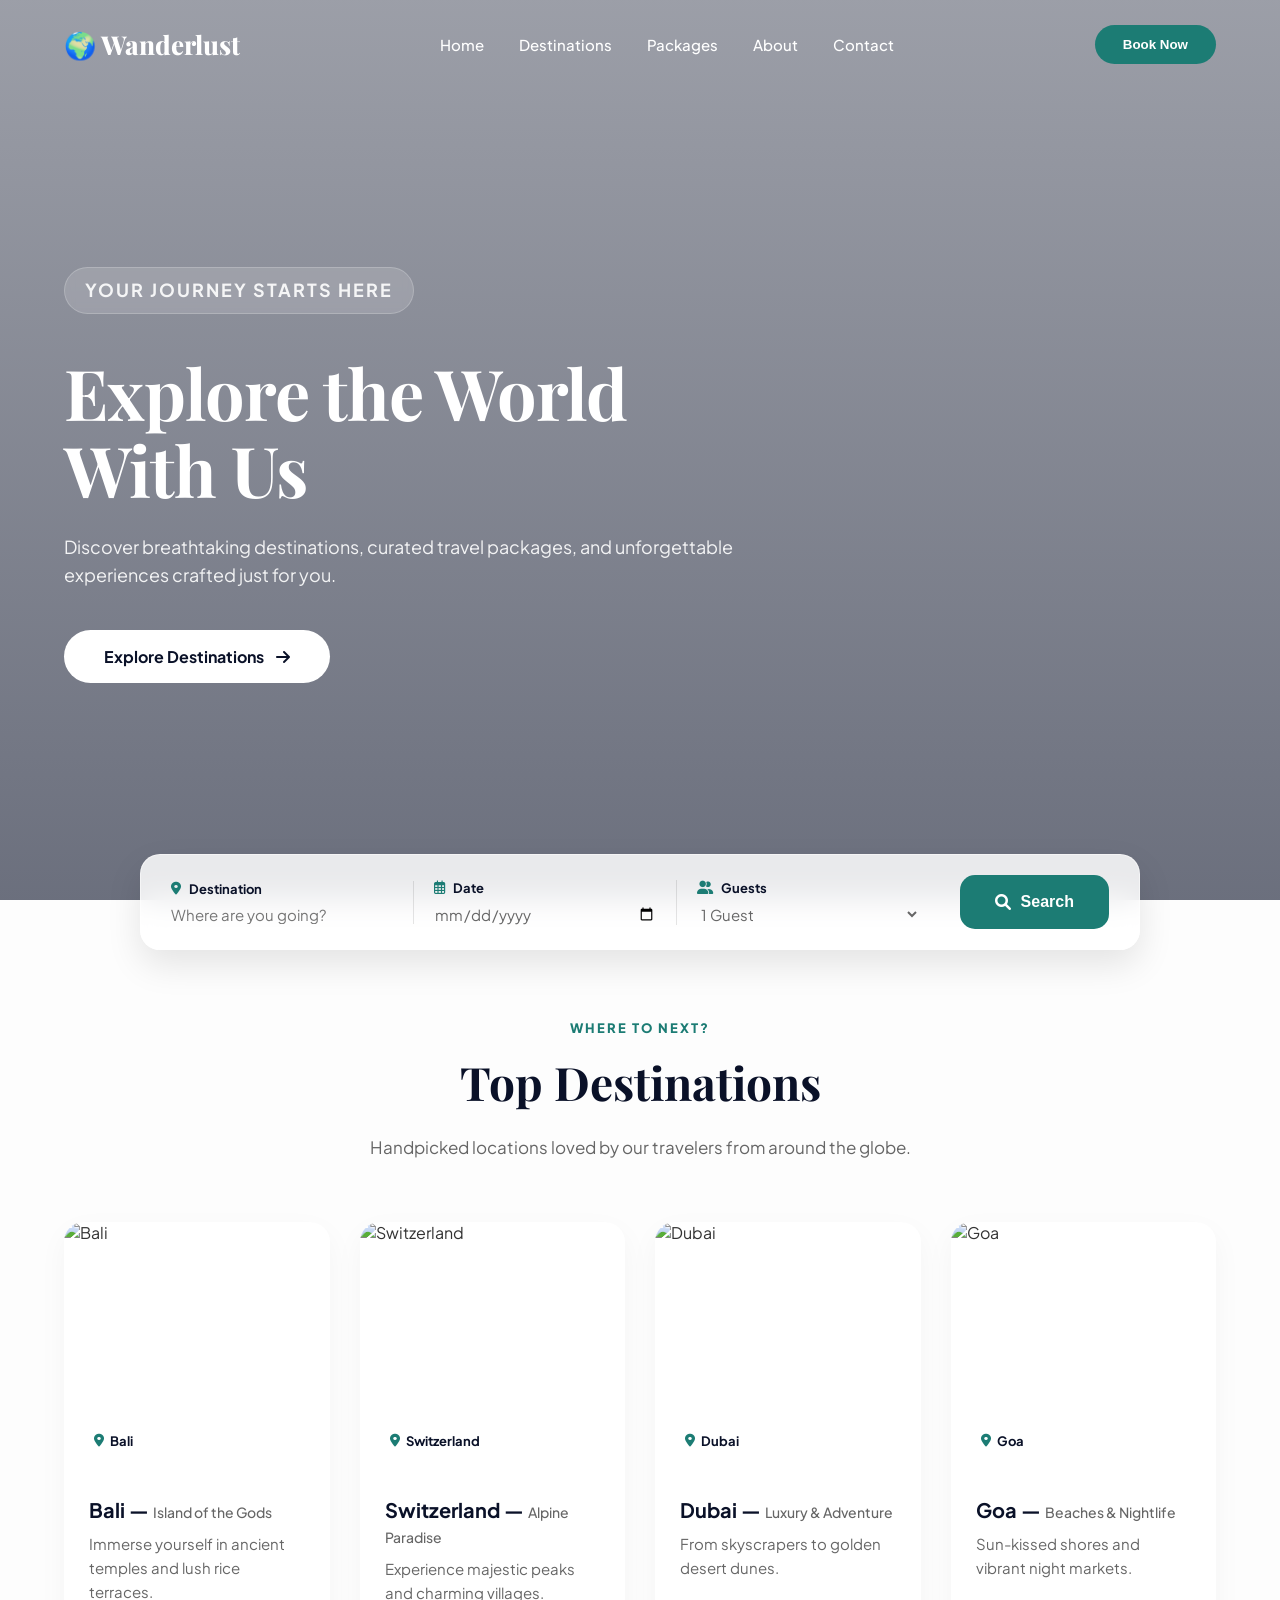
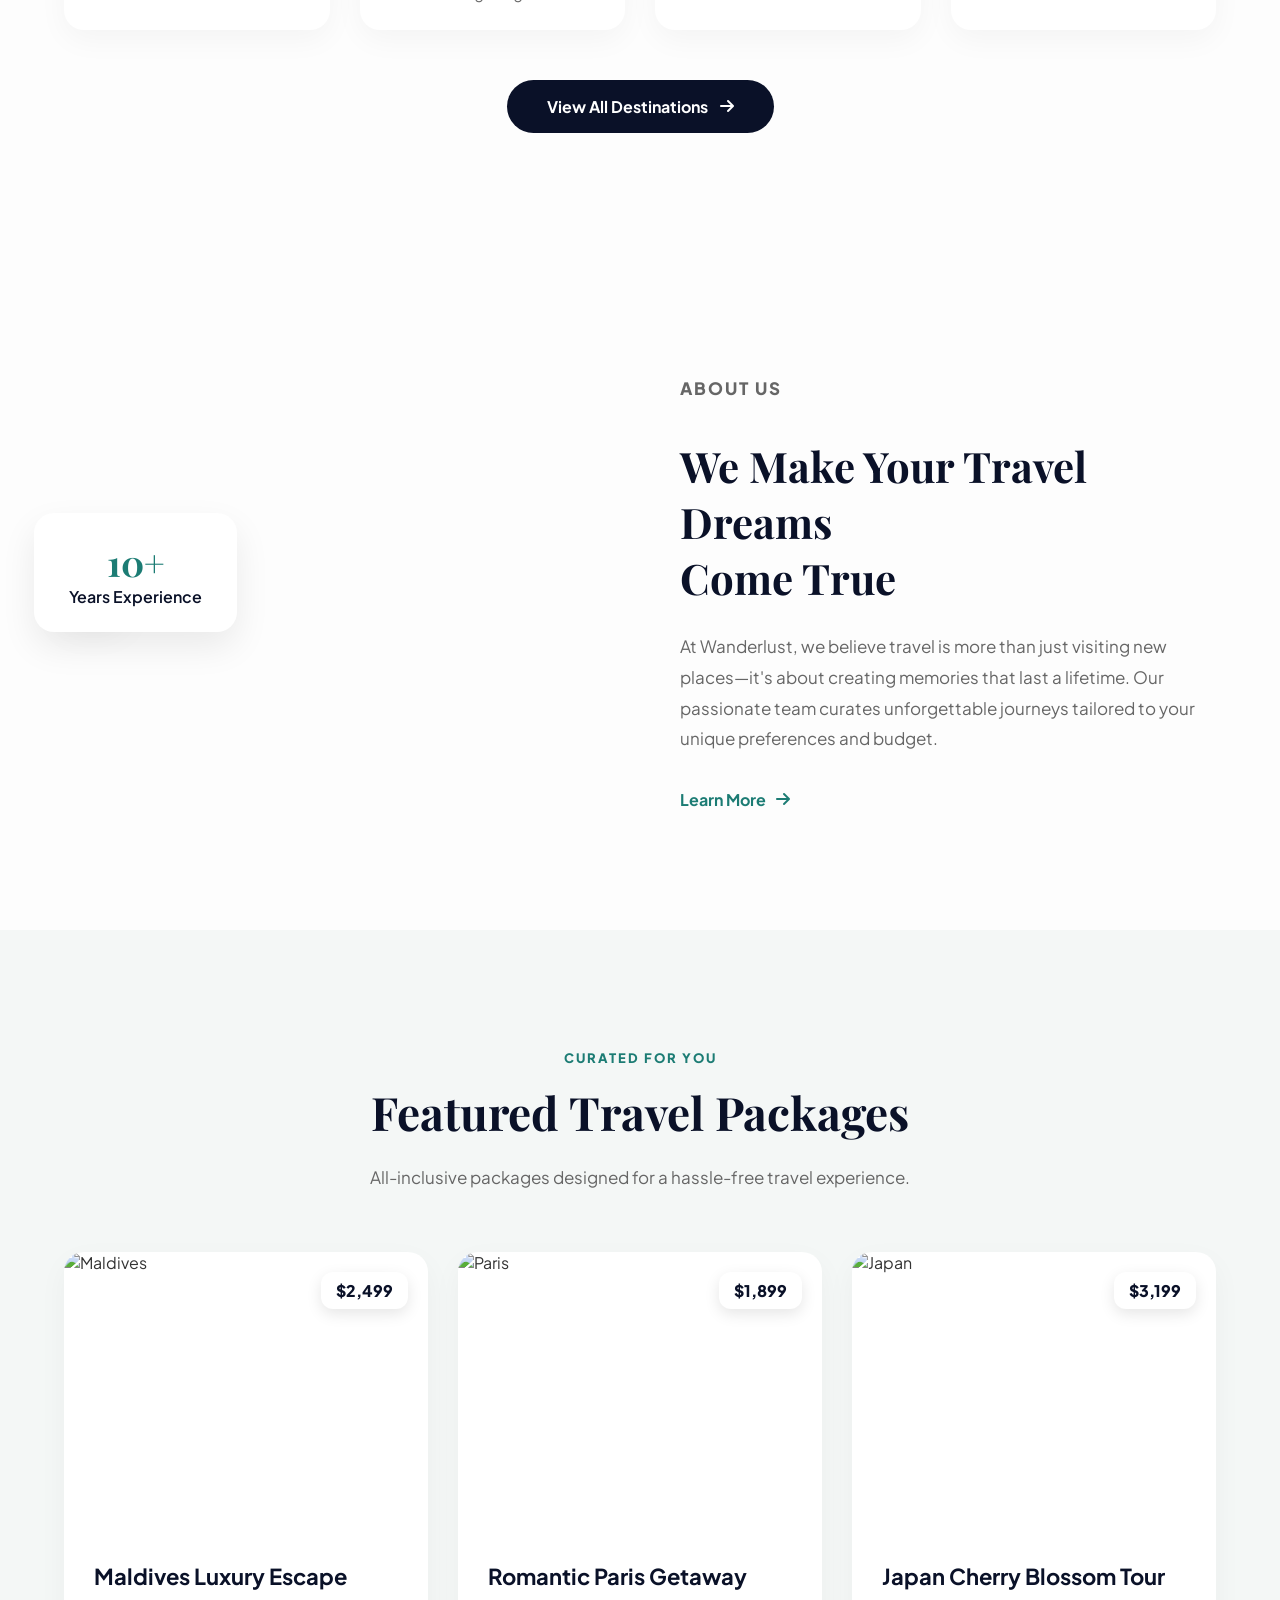
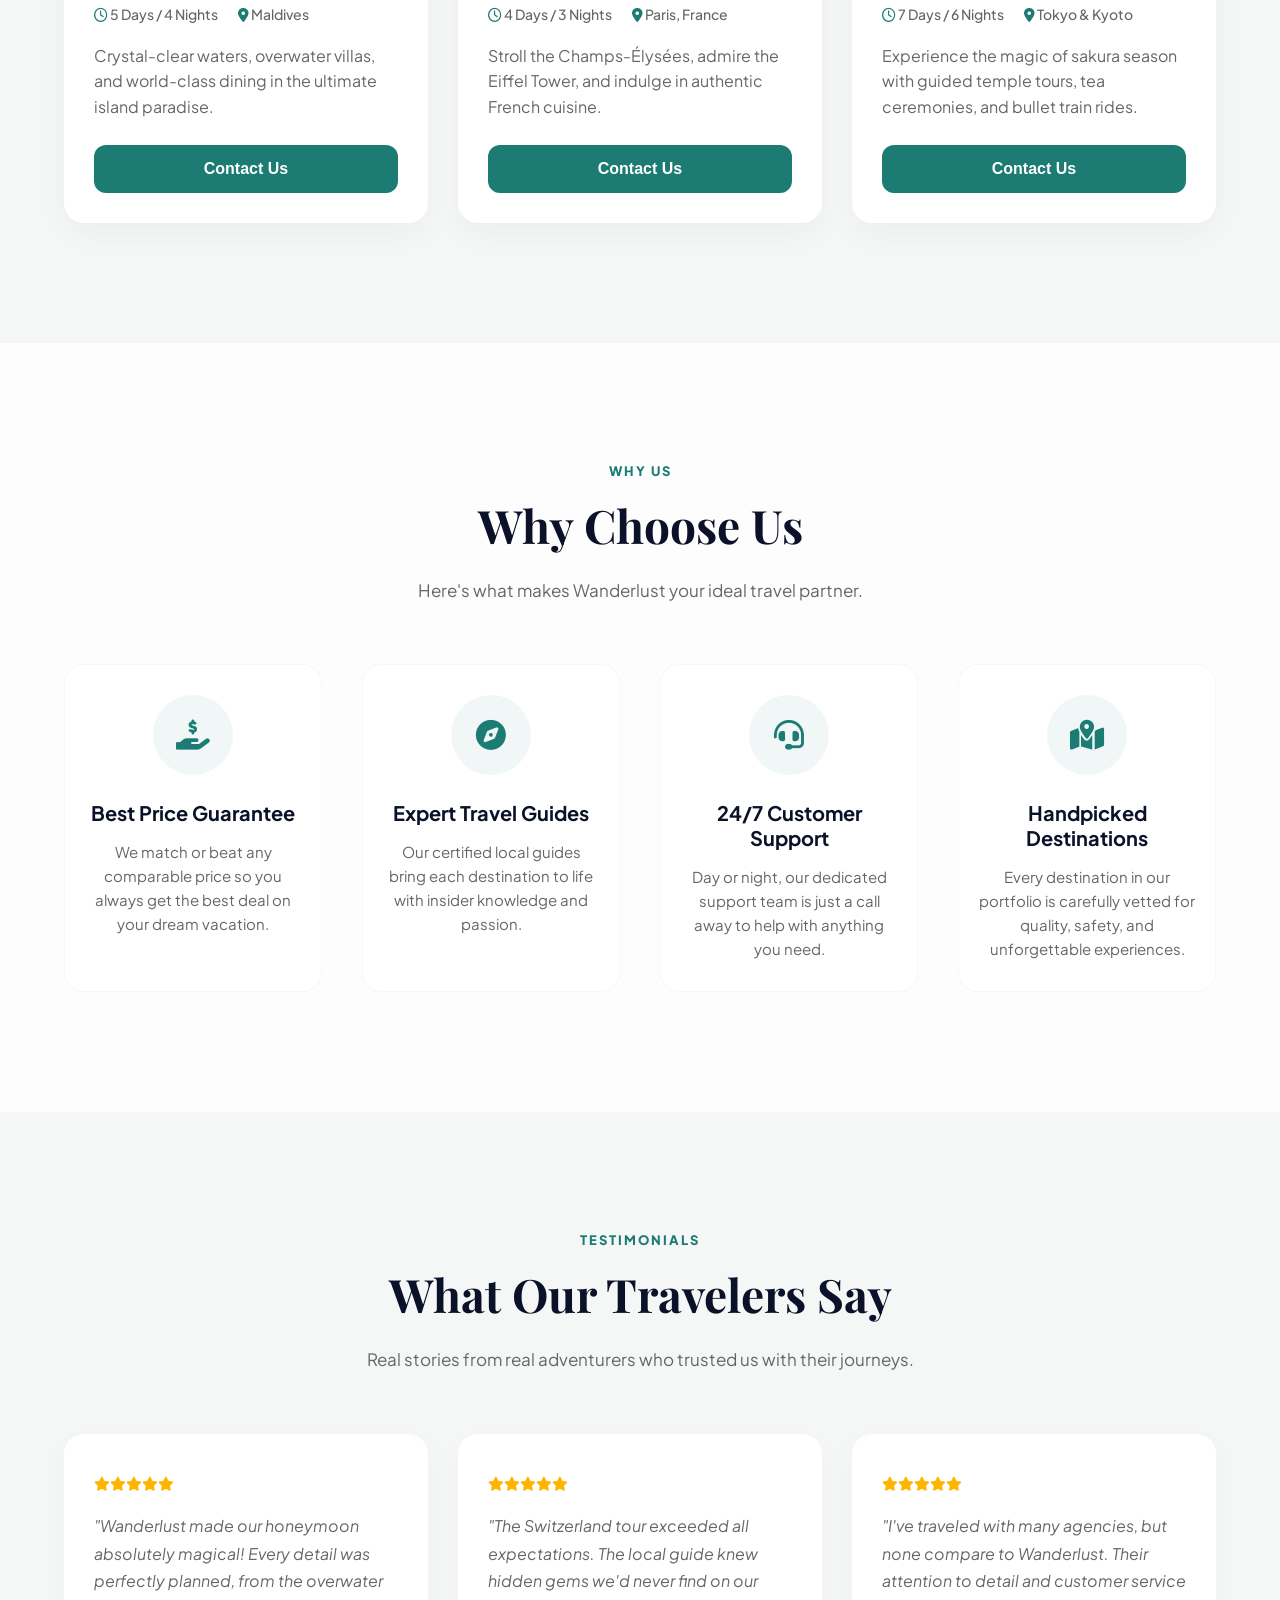
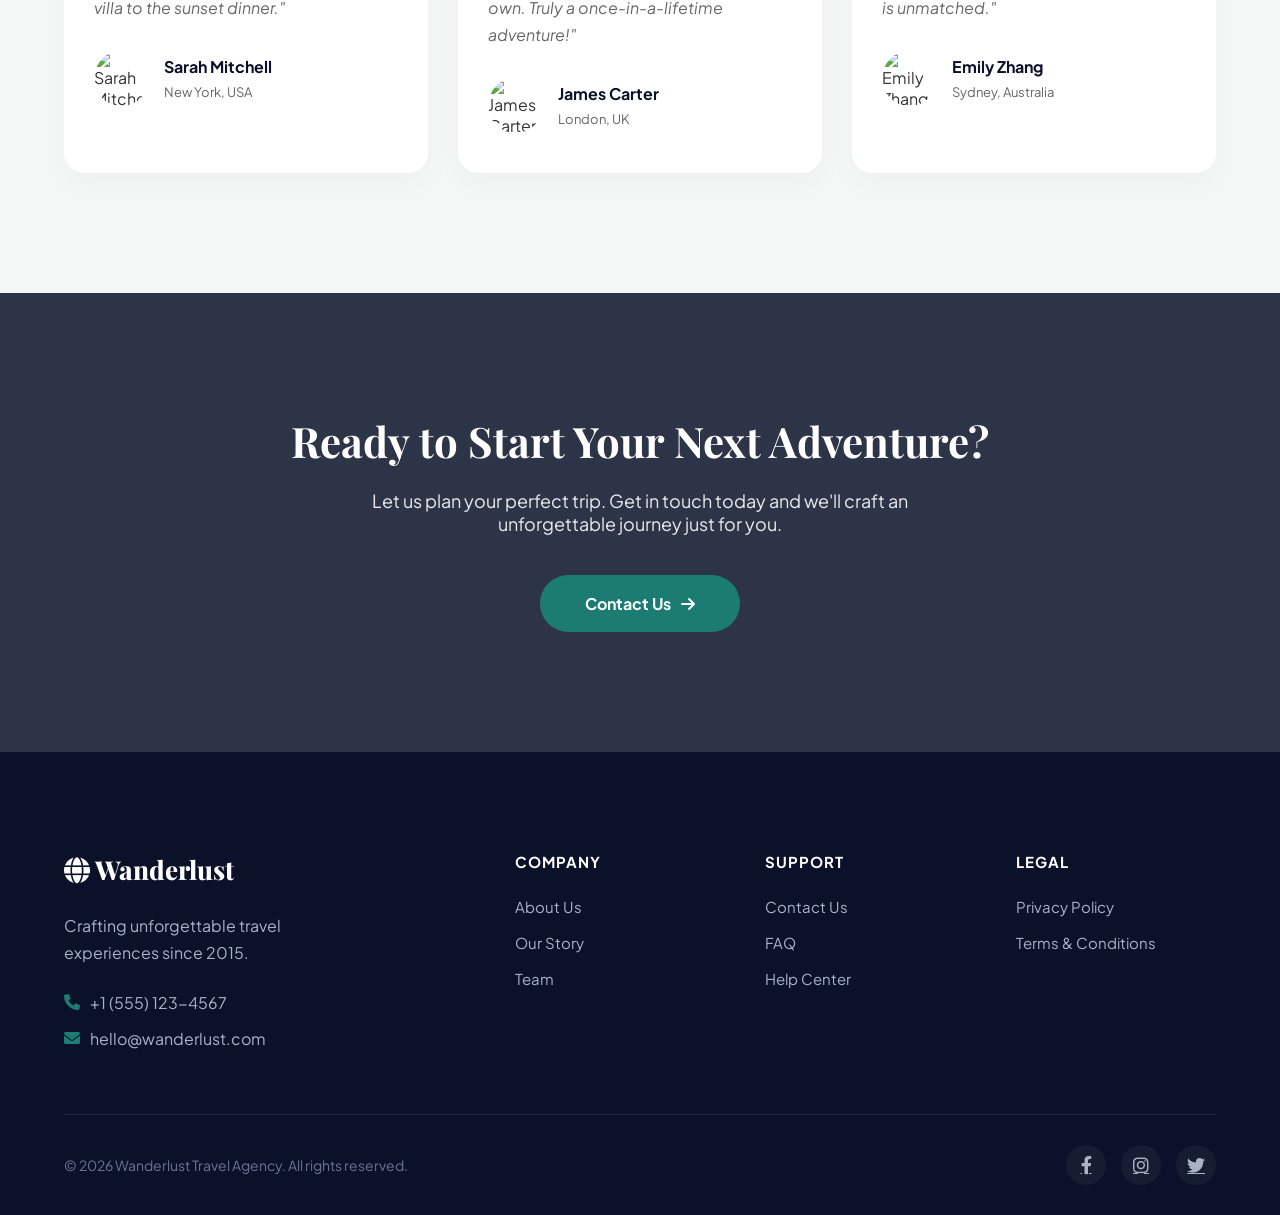
==== commit 2cf25ca8: ":wq" ====
--- a/Code/index.html
+++ b/Code/index.html
@@ -11,10 +11,7 @@
 
     <nav class="navbar" id="navbar">
         <div class="container">
-            <!-- ✅ UPDATED LOGO WITH ICON -->
-            <div class="logo">
-                <i class="fas fa-globe"></i>
-                Wanderlust
+            <div class="logo">🌍 Wanderlust</div>
             <ul class="nav-links">
                 <li><a href="index.html">Home</a></li>
                 <li><a href="destinations.html">Destinations</a></li>
--- a/Code/style.css
+++ b/Code/style.css
@@ -1,20 +1,7 @@
-
 /* =========================================
    VARIABLES & RESET
 ========================================= */
 @import url('https://fonts.googleapis.com/css2?family=Playfair+Display:wght@600;700;800&family=Plus+Jakarta+Sans:wght@400;500;600;700&display=swap');
-.logo {
-    display: flex;
-    align-items: center;
-    gap: 8px;
-    font-size: 1.5rem;
-    font-weight: bold;
-}
-
-.logo-img {
-    width: 30px;
-    height: 30px;
-}
 
 :root {
     --primary-teal: #1c7c74;
@@ -29,14 +16,10 @@
     --transition-smooth: 0.4s cubic-bezier(0.25, 1, 0.5, 1);
 }
 
-=======
-/* GENERAL RESET */
-
 * { 
     margin: 0; 
     padding: 0; 
     box-sizing: border-box; 
-
 }
 
 html {
@@ -56,21 +39,9 @@
 
 .container { 
     max-width: 1200px; 
-=======
-    font-family: 'Segoe UI', Tahoma, Geneva, Verdana, sans-serif; 
-}
-
-body {
-    overflow-x: hidden;
-}
-
-.container { 
-    max-width: 1100px; 
->>>>>>> 31512d5037d72c92d914150322d250cb770b07dd
     margin: 0 auto; 
     width: 90%; 
 }
-
 
 /* =========================================
    NAVBAR
@@ -92,18 +63,6 @@
     box-shadow: 0 4px 20px rgba(0, 0, 0, 0.05);
 }
 
-=======
-/* NAVBAR */
-.navbar { 
-    background: white; 
-    padding: 20px 0; 
-    box-shadow: 0 2px 10px rgba(0,0,0,0.05); 
-    position: sticky; 
-    top: 0; 
-    z-index: 1000; 
-}
-
->>>>>>> 31512d5037d72c92d914150322d250cb770b07dd
 .navbar .container { 
     display: flex; 
     justify-content: space-between; 
@@ -111,7 +70,6 @@
 }
 
 .logo { 
-
     font-size: 26px; 
     font-weight: 800; 
     color: var(--white); 
@@ -123,23 +81,12 @@
 
 .navbar.scrolled .logo {
     color: var(--primary-teal);
-=======
-    font-size: 22px; 
-    font-weight: bold; 
-    color: #1c7c74; 
-    display: flex; 
-    align-items: center; 
-    gap: 10px; 
 }
 
 .nav-links { 
     display: flex; 
     list-style: none; 
-
     gap: 35px; 
-=======
-    gap: 30px; 
-
 }
 
 .nav-links a { 
@@ -743,180 +690,4 @@
     .grid, .features-grid, .footer-grid { grid-template-columns: 1fr; }
     .hero h1, .dest-hero-content h1, .contact-hero h1 { font-size: 36px; }
     .footer-bottom { flex-direction: column; gap: 20px; text-align: center; }
-=======
-    color: #333; 
-    font-weight: 500; 
-    transition: 0.3s;
-}
-
-.nav-links a:hover {
-    color: #1c7c74;
-}
-
-.book-btn { 
-    background: #1c7c74; 
-    color: white; 
-    border: none; 
-    padding: 10px 25px; 
-    border-radius: 25px; 
-    cursor: pointer; 
-    font-weight: bold; 
-}
-
-/* HERO SECTION */
-.hero {
-    height: 90vh; 
-    background: linear-gradient(rgba(0,0,0,0.4), rgba(0,0,0,0.4)), url("https://images.unsplash.com/photo-1507525428034-b723cf961d3e?auto=format&fit=crop&w=1600&q=80");
-    background-size: cover; 
-    background-position: center;
-    display: flex; 
-    justify-content: center; 
-    align-items: center;
-    text-align: center; 
-    color: white;
-}
-
-.tagline { 
-    background: rgba(255, 255, 255, 0.15); 
-    padding: 5px 15px; 
-    border-radius: 20px; 
-    font-size: 11px; 
-    text-transform: uppercase; 
-    letter-spacing: 1.5px; 
-    display: inline-block; 
-    margin-bottom: 20px; 
-    font-weight: 600; 
-}
-
-.hero h1 { font-size: 60px; margin-bottom: 20px; line-height: 1.2; }
-.hero p { font-size: 18px; margin-bottom: 35px; max-width: 700px; margin: 0 auto 35px; }
-
-.explore-btn { 
-    background: #1c7c74; 
-    color: white; 
-    padding: 15px 40px; 
-    border-radius: 30px; 
-    text-decoration: none; 
-    font-weight: bold; 
-    display: inline-flex; 
-    align-items: center; 
-    gap: 10px; 
-}
-
-/* SHARED SECTION HEADER */
-.section-header { 
-    text-align: center;
-    margin-bottom: 50px; 
-}
-
-.section-header .subtitle { 
-    color: #1c7c74; 
-    font-size: 13px; 
-    font-weight: 700; 
-    letter-spacing: 2px; 
-    text-transform: uppercase; 
-    margin-bottom: 10px; 
-}
-
-.section-header h2 { font-size: 42px; color: #111; font-weight: 800; margin-bottom: 15px; }
-.section-header .desc { font-size: 17px; color: #777; max-width: 600px; margin: 0 auto; line-height: 1.6; }
-
-/* DESTINATIONS GRID */
-.destinations { padding: 100px 0; background: white; }
-.grid { display: grid; grid-template-columns: repeat(4, 1fr); gap: 20px; }
-
-.card { border-radius: 15px; overflow: hidden; box-shadow: 0 5px 15px rgba(0,0,0,0.05); background: white; }
-.card-img { height: 220px; position: relative; overflow: hidden; }
-.card-img img { width: 100%; height: 100%; object-fit: cover; transition: 0.6s; }
-.card:hover .card-img img { transform: scale(1.1); }
-
-.badge { 
-    position: absolute; bottom: 15px; left: 15px; 
-    background: rgba(255, 255, 255, 0.9); 
-    padding: 6px 12px; border-radius: 8px; font-size: 12px; 
-    font-weight: bold; display: flex; align-items: center; gap: 5px; 
-}
-
-.card-info { padding: 20px; }
-.card-info h3 { font-size: 17px; margin-bottom: 8px; }
-.card-info span { color: #aaa; font-weight: normal; font-size: 14px; }
-.card-info p { font-size: 14px; color: #777; }
-
-/* ABOUT SECTION */
-.about { padding: 100px 0; background: #fdfdfd; }
-.about .container { display: flex; align-items: center; gap: 60px; }
-.about-img { flex: 1; position: relative; }
-.about-img img { width: 100%; border-radius: 20px; }
-
-.exp-box {
-    position: absolute; bottom: -20px; left: 20px;
-    background: #1c7c74; color: white; padding: 15px 25px;
-    border-radius: 12px; text-align: center;
-}
-
-.about-text { flex: 1; }
-.section-tag { color: #1c7c74; font-weight: bold; letter-spacing: 2px; font-size: 12px; margin-bottom: 10px; }
-.about-text h2 { font-size: 38px; margin-bottom: 20px; color: #111; }
-.about-text p { font-size: 16px; color: #555; line-height: 1.8; margin-bottom: 30px; }
-.learn-more { color:#1c7c74; font-weight:bold; text-decoration:none; display: flex; align-items: center; gap: 8px; }
-
-/* PACKAGES */
-.packages { padding: 100px 0; background-color: #f9fbfb; }
-.package-grid { display: grid; grid-template-columns: repeat(3, 1fr); gap: 30px; }
-.package-card { background: white; border-radius: 20px; overflow: hidden; box-shadow: 0 10px 30px rgba(0,0,0,0.05); transition: 0.3s; }
-.package-card:hover { transform: translateY(-5px); }
-.package-img { position: relative; height: 250px; }
-.package-img img { width: 100%; height: 100%; object-fit: cover; }
-.price-badge { position: absolute; top: 15px; right: 15px; background: white; color: #1c7c74; padding: 5px 12px; border-radius: 8px; font-weight: bold; }
-
-.package-info { padding: 25px; }
-.package-info .meta { display: flex; gap: 15px; font-size: 13px; color: #888; margin-bottom: 15px; }
-.contact-btn { width: 100%; background: #1c7c74; color: white; border: none; padding: 12px; border-radius: 10px; font-weight: bold; cursor: pointer; }
-
-/* WHY US */
-.why-us { padding: 100px 0; background: white; }
-.features-grid { display: grid; grid-template-columns: repeat(4, 1fr); gap: 30px; text-align: center; }
-.icon-box { width: 70px; height: 70px; background: #f0f7f6; color: #1c7c74; border-radius: 50%; display: flex; align-items: center; justify-content: center; margin: 0 auto 20px; font-size: 24px; }
-
-/* TESTIMONIALS */
-.testimonials { padding: 100px 0; background: #fdfdfd; }
-.testimonials-grid { display: grid; grid-template-columns: repeat(3, 1fr); gap: 30px; }
-.testimonial-card { background: white; padding: 30px; border-radius: 15px; box-shadow: 0 5px 20px rgba(0,0,0,0.03); }
-.stars { color: #ffb400; margin-bottom: 15px; }
-.quote { font-style: italic; color: #555; margin-bottom: 20px; }
-.user-info { display: flex; align-items: center; gap: 15px; }
-.user-info img { width: 50px; height: 50px; border-radius: 50%; object-fit: cover; }
-
-/* CTA SECTION */
-.cta-section { 
-    padding: 100px 0; text-align: center; color: white;
-    background: linear-gradient(rgba(28, 124, 116, 0.9), rgba(28, 124, 116, 0.9)), 
-                url('https://images.unsplash.com/photo-1464822759023-fed622ff2c3b?auto=format&fit=crop&w=1600&q=80');
-    background-size: cover; background-position: center;
-}
-.cta-btn { background: white; color: #1c7c74; padding: 15px 40px; border-radius: 30px; text-decoration: none; font-weight: bold; display: inline-block; margin-top: 30px; }
-
-/* FOOTER */
-.main-footer { background: #0a1128; color: white; padding: 80px 0 30px; }
-.footer-grid { display: grid; grid-template-columns: 1.5fr 1fr 1fr 1fr; gap: 40px; border-bottom: 1px solid rgba(255,255,255,0.1); padding-bottom: 50px; }
-.footer-logo { font-size: 22px; font-weight: bold; color: #1c7c74; margin-bottom: 20px; }
-.footer-col h4 { margin-bottom: 20px; font-size: 16px; }
-.footer-col ul { list-style: none; }
-.footer-col ul li { margin-bottom: 10px; }
-.footer-col a { color: #aab2c8; text-decoration: none; font-size: 14px; }
-.footer-bottom { display: flex; justify-content: space-between; padding-top: 30px; color: #6a7691; font-size: 13px; }
-.social-links { display: flex; gap: 15px; }
-.social-links a { color: white; font-size: 18px; }
-
-/* RESPONSIVE */
-@media (max-width: 992px) {
-    .grid, .package-grid, .features-grid, .testimonials-grid { grid-template-columns: repeat(2, 1fr); }
-    .about .container { flex-direction: column; text-align: center; }
-    .footer-grid { grid-template-columns: repeat(2, 1fr); }
-}
-
-@media (max-width: 600px) {
-    .grid, .package-grid, .features-grid, .testimonials-grid, .footer-grid { grid-template-columns: 1fr; }
-    .hero h1 { font-size: 40px; }
-
 }
